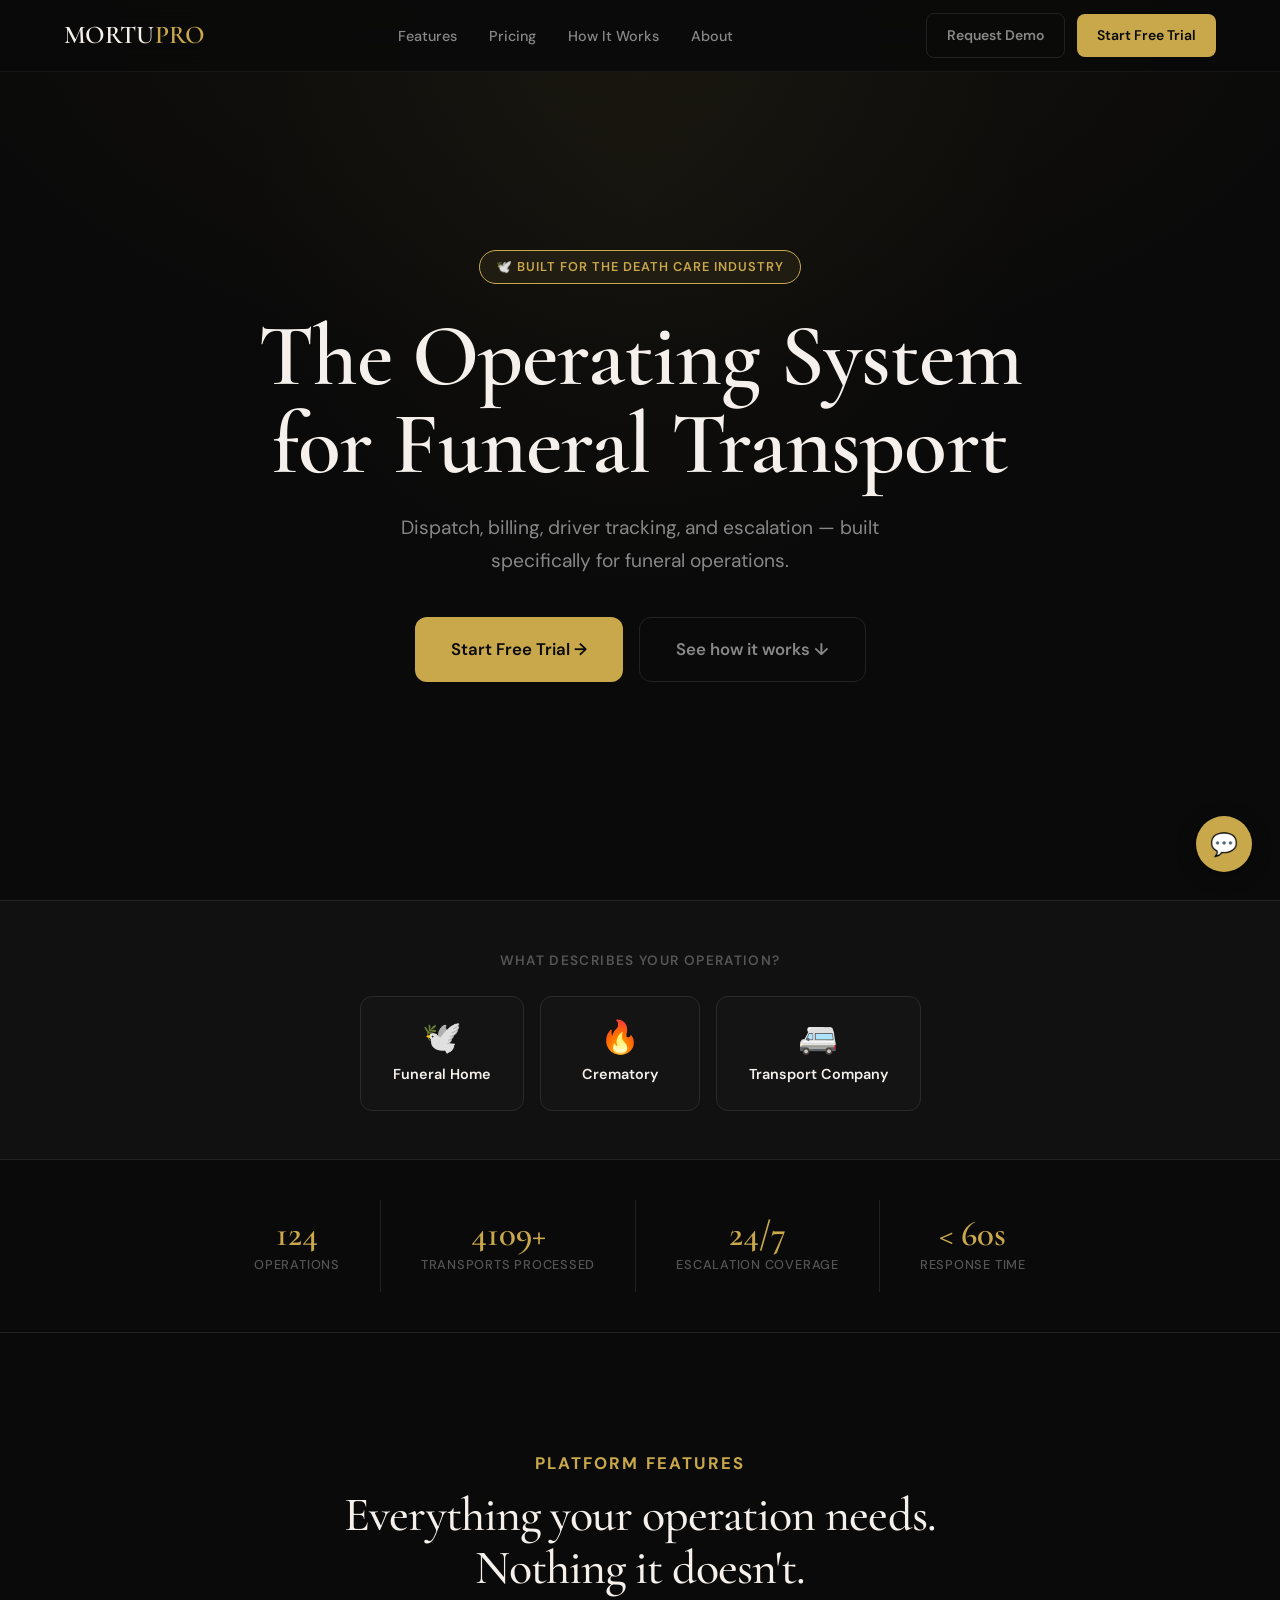
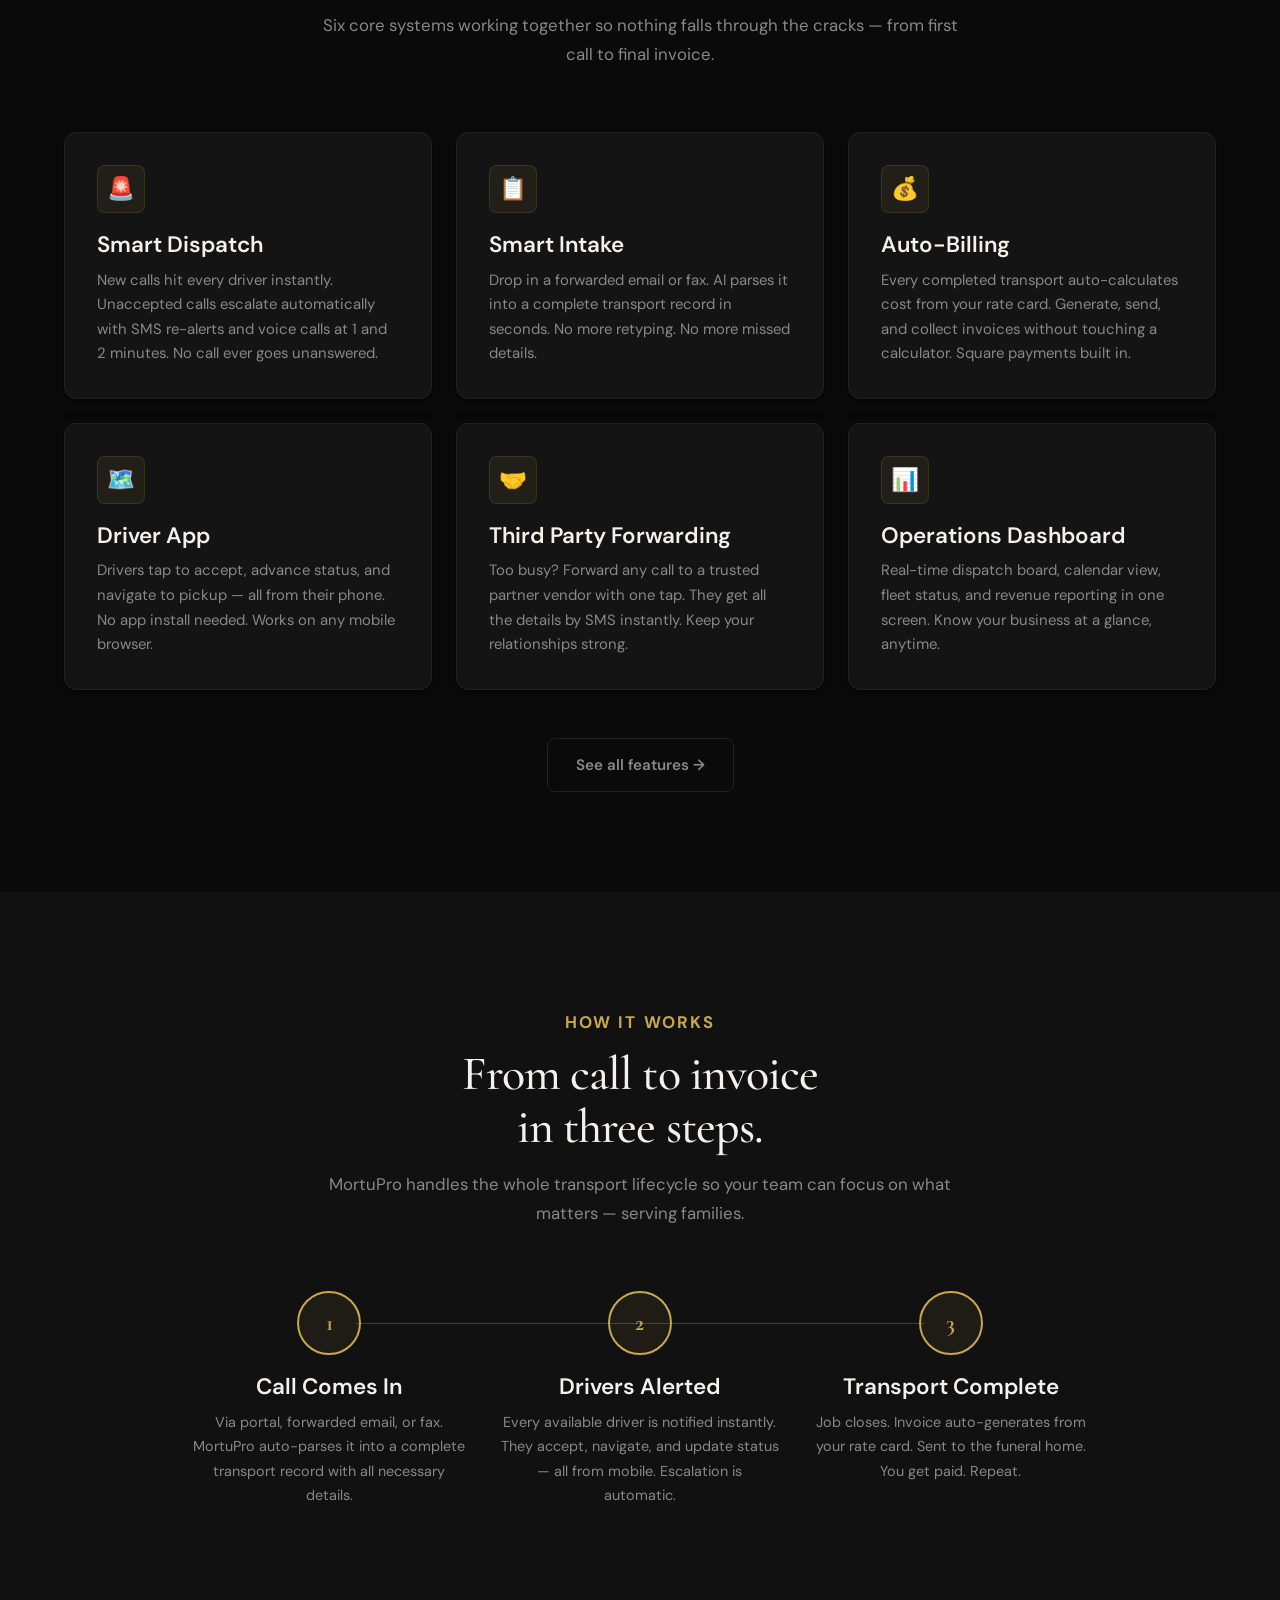
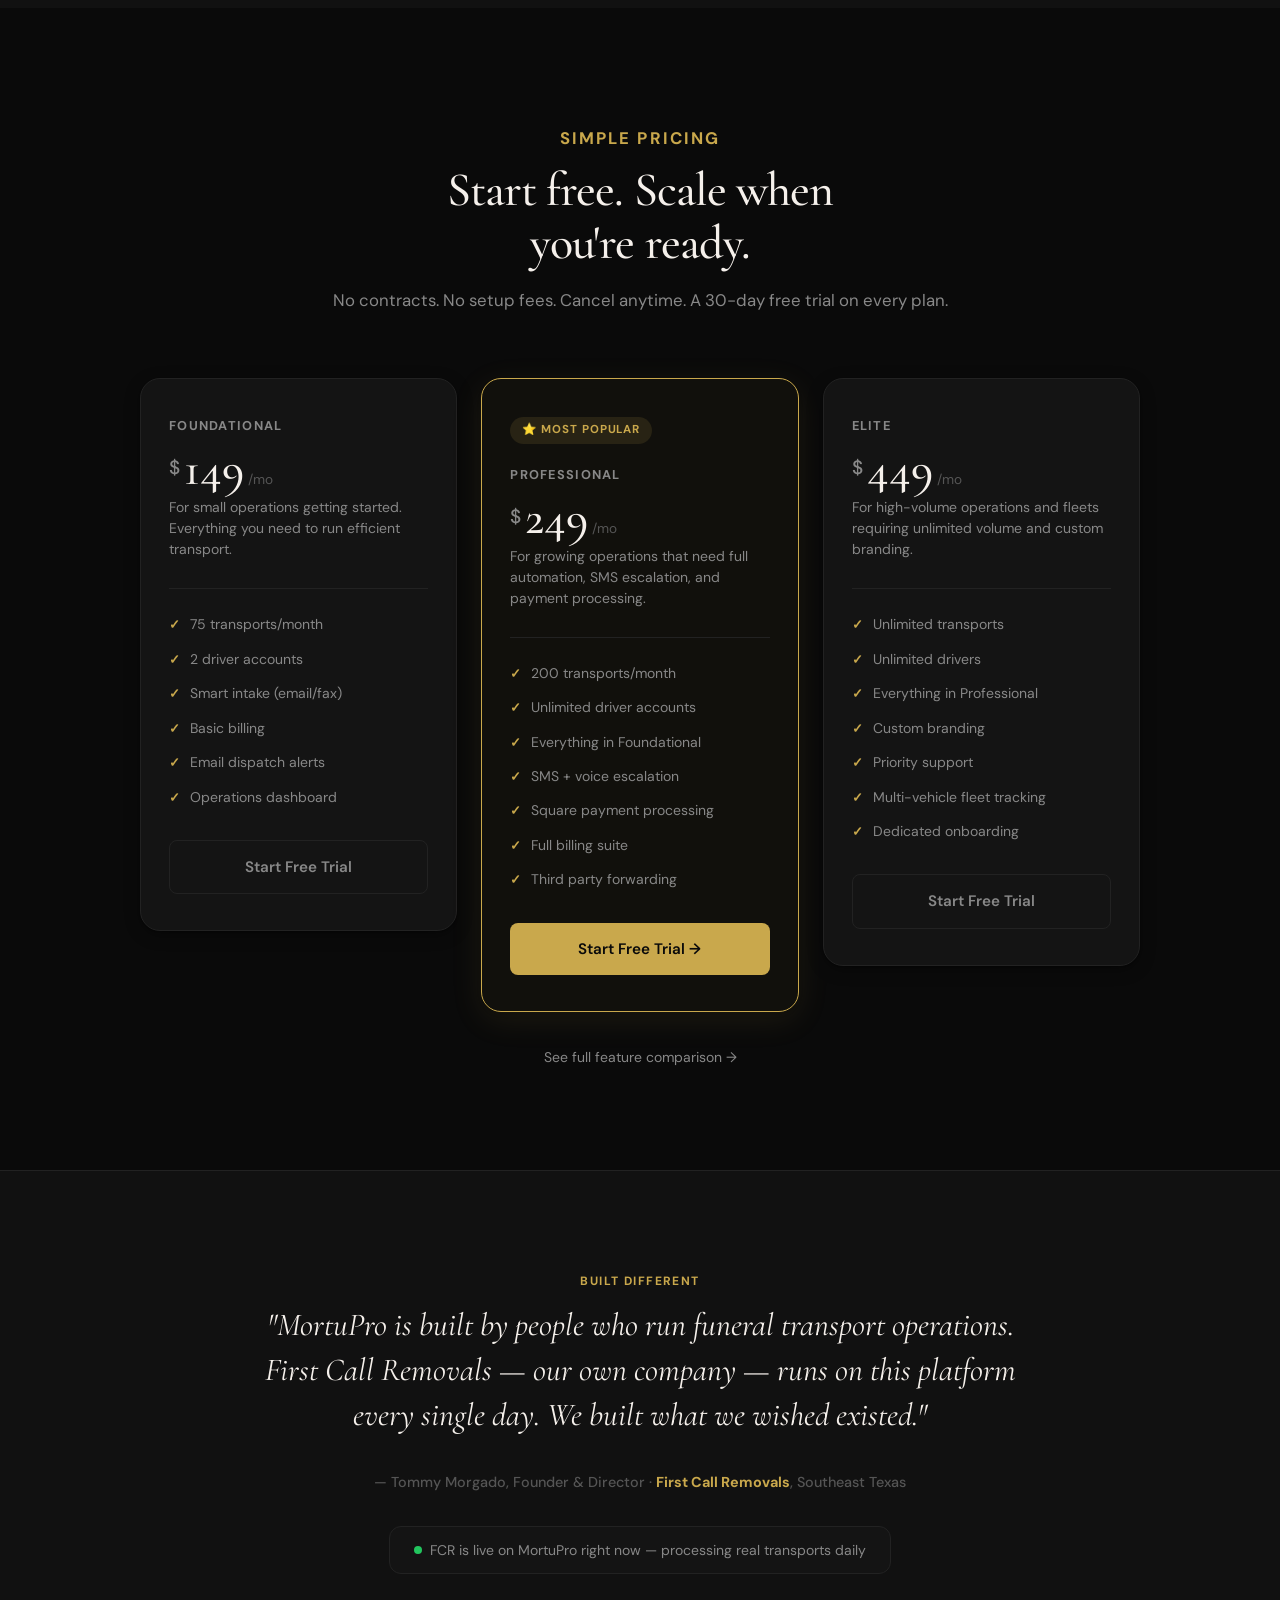
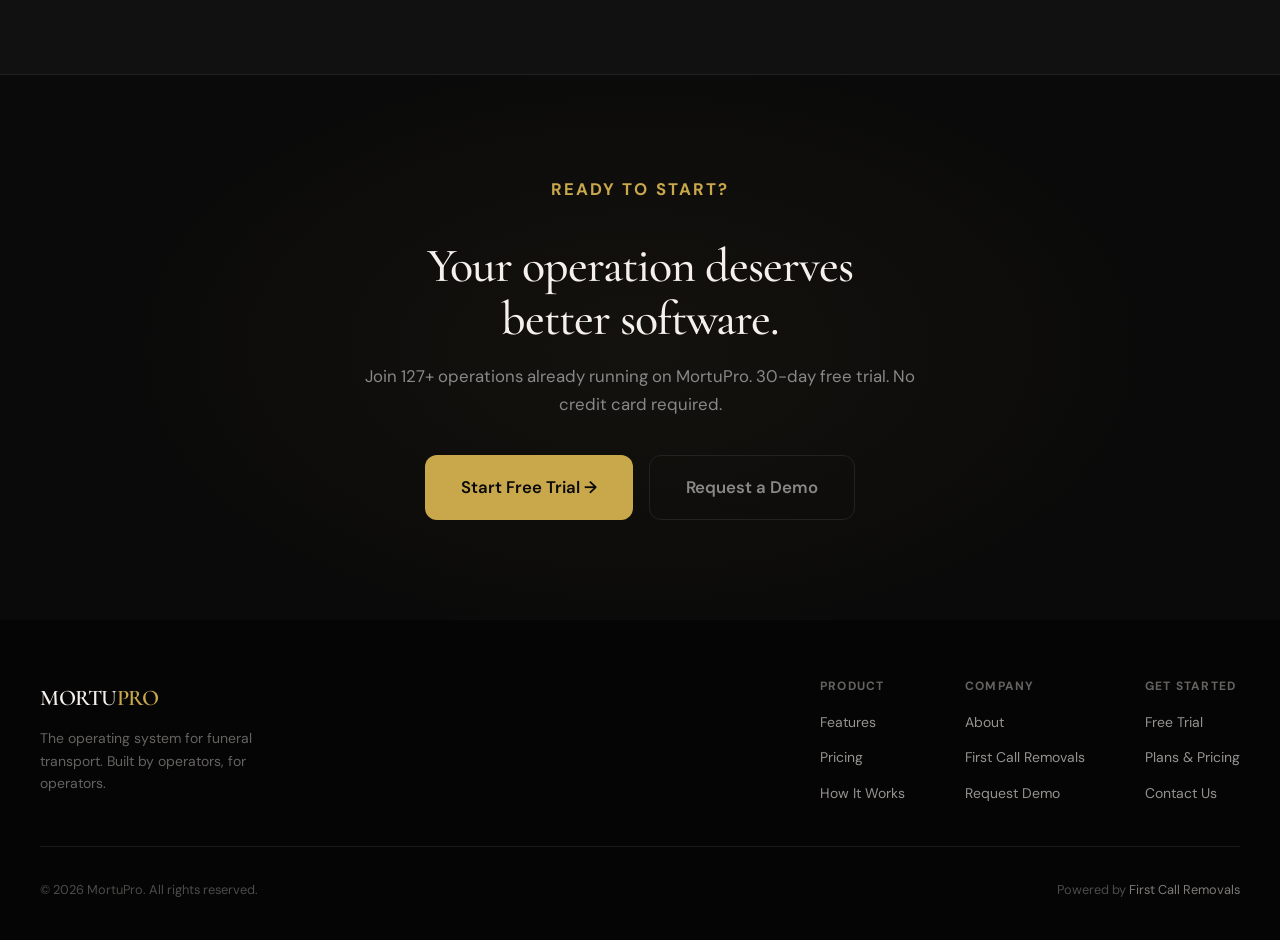
==== index.html @ d4161ab3 "initial: MortuPro dual-theme site — light (mortupro.com) + dark (mortu.pro)" ====
<!DOCTYPE html>
<html lang="en" data-theme="dark">
<head>
  <meta charset="UTF-8">
  <meta name="viewport" content="width=device-width, initial-scale=1.0">
  <title>MortuPro — The Operating System for Funeral Transport</title>
  <meta name="description" content="Dispatch, billing, driver tracking, and escalation — built specifically for funeral homes, crematories, and transport companies. Start your free trial today.">
  <meta property="og:title" content="MortuPro — The Operating System for Funeral Transport">
  <meta property="og:description" content="Built by people who run funeral transport. Smart dispatch, auto-billing, and driver tracking for modern funeral operations.">
  <meta property="og:type" content="website">
  <link rel="icon" type="image/x-icon" href="assets/favicon.ico">
  <link rel="apple-touch-icon" href="assets/apple-touch-icon.png">
  <link rel="stylesheet" href="assets/styles.css">
</head>
<body>

<!-- ── Nav ── -->
<nav class="nav">
  <div class="nav-inner">
    <a href="index.html" class="nav-logo">MORTU<span class="pro">PRO</span></a>
    <ul class="nav-links">
      <li><a href="features.html">Features</a></li>
      <li><a href="pricing.html">Pricing</a></li>
      <li><a href="index.html#how-it-works">How It Works</a></li>
      <li><a href="about.html">About</a></li>
    </ul>
    <div class="nav-cta">
      <a href="#" class="btn btn-ghost btn-sm" data-demo-trigger>Request Demo</a>
      <a href="https://firstcallremovals.com/onboard" class="btn btn-primary btn-sm" target="_blank">Start Free Trial</a>
    </div>
    <button class="nav-hamburger" id="nav-hamburger" aria-label="Menu" aria-expanded="false">
      <span></span><span></span><span></span>
    </button>
  </div>
</nav>

<div class="nav-mobile" id="nav-mobile">
  <a href="features.html">Features</a>
  <a href="pricing.html">Pricing</a>
  <a href="index.html#how-it-works">How It Works</a>
  <a href="about.html">About</a>
  <a href="#" data-demo-trigger>Request Demo</a>
  <a href="https://firstcallremovals.com/onboard" target="_blank" style="color:var(--accent)">Start Free Trial →</a>
</div>

<!-- ── Hero ── -->
<section class="hero">
  <div class="hero-content">
    <span class="hero-eyebrow">🕊️ Built for the Death Care Industry</span>
    <h1>The Operating System<br>for Funeral Transport</h1>
    <p class="hero-sub" id="hero-subline">
      Dispatch, billing, driver tracking, and escalation — built specifically for funeral operations.
    </p>
    <div class="hero-cta">
      <a href="https://firstcallremovals.com/onboard" class="btn btn-primary btn-lg" target="_blank">Start Free Trial →</a>
      <a href="index.html#how-it-works" class="btn btn-ghost btn-lg">See how it works ↓</a>
    </div>
  </div>
</section>

<!-- ── Quiz ── -->
<section class="quiz-section">
  <div class="quiz-inner">
    <p class="quiz-label">What describes your operation?</p>
    <div class="quiz-tiles">
      <div class="quiz-tile" data-type="funeral-home" role="button" tabindex="0" aria-label="Funeral Home">
        <span class="emoji">🕊️</span>
        <span class="label">Funeral Home</span>
      </div>
      <div class="quiz-tile" data-type="crematory" role="button" tabindex="0" aria-label="Crematory">
        <span class="emoji">🔥</span>
        <span class="label">Crematory</span>
      </div>
      <div class="quiz-tile" data-type="transport" role="button" tabindex="0" aria-label="Transport Company">
        <span class="emoji">🚐</span>
        <span class="label">Transport Company</span>
      </div>
    </div>
  </div>
</section>

<!-- ── Stats Bar ── -->
<section class="stats-bar">
  <div class="stats-inner">
    <div class="stat-item fade-up">
      <span class="stat-value" data-count="127">127</span>
      <span class="stat-label">Operations</span>
    </div>
    <div class="stat-item fade-up">
      <span class="stat-value" data-count="4200" data-suffix="+">4,200+</span>
      <span class="stat-label">Transports Processed</span>
    </div>
    <div class="stat-item fade-up">
      <span class="stat-value">24/7</span>
      <span class="stat-label">Escalation Coverage</span>
    </div>
    <div class="stat-item fade-up">
      <span class="stat-value">&lt; 60s</span>
      <span class="stat-label">Response Time</span>
    </div>
  </div>
</section>

<!-- ── Features ── -->
<section class="section" id="features">
  <div class="container">
    <div class="section-header">
      <p class="section-label">Platform Features</p>
      <h2>Everything your operation needs.<br>Nothing it doesn't.</h2>
      <p>Six core systems working together so nothing falls through the cracks — from first call to final invoice.</p>
    </div>
    <div class="features-grid">

      <div class="feature-card fade-up">
        <div class="feature-icon">🚨</div>
        <h3>Smart Dispatch</h3>
        <p>New calls hit every driver instantly. Unaccepted calls escalate automatically with SMS re-alerts and voice calls at 1 and 2 minutes. No call ever goes unanswered.</p>
      </div>

      <div class="feature-card fade-up">
        <div class="feature-icon">📋</div>
        <h3>Smart Intake</h3>
        <p>Drop in a forwarded email or fax. AI parses it into a complete transport record in seconds. No more retyping. No more missed details.</p>
      </div>

      <div class="feature-card fade-up">
        <div class="feature-icon">💰</div>
        <h3>Auto-Billing</h3>
        <p>Every completed transport auto-calculates cost from your rate card. Generate, send, and collect invoices without touching a calculator. Square payments built in.</p>
      </div>

      <div class="feature-card fade-up">
        <div class="feature-icon">🗺️</div>
        <h3>Driver App</h3>
        <p>Drivers tap to accept, advance status, and navigate to pickup — all from their phone. No app install needed. Works on any mobile browser.</p>
      </div>

      <div class="feature-card fade-up">
        <div class="feature-icon">🤝</div>
        <h3>Third Party Forwarding</h3>
        <p>Too busy? Forward any call to a trusted partner vendor with one tap. They get all the details by SMS instantly. Keep your relationships strong.</p>
      </div>

      <div class="feature-card fade-up">
        <div class="feature-icon">📊</div>
        <h3>Operations Dashboard</h3>
        <p>Real-time dispatch board, calendar view, fleet status, and revenue reporting in one screen. Know your business at a glance, anytime.</p>
      </div>

    </div>
    <div style="text-align:center; margin-top:48px">
      <a href="features.html" class="btn btn-ghost">See all features →</a>
    </div>
  </div>
</section>

<!-- ── How It Works ── -->
<section class="section section-alt" id="how-it-works">
  <div class="container">
    <div class="section-header">
      <p class="section-label">How It Works</p>
      <h2>From call to invoice<br>in three steps.</h2>
      <p>MortuPro handles the whole transport lifecycle so your team can focus on what matters — serving families.</p>
    </div>
    <div class="steps-grid">
      <div class="step fade-up">
        <div class="step-num">1</div>
        <h3>Call Comes In</h3>
        <p>Via portal, forwarded email, or fax. MortuPro auto-parses it into a complete transport record with all necessary details.</p>
      </div>
      <div class="step fade-up">
        <div class="step-num">2</div>
        <h3>Drivers Alerted</h3>
        <p>Every available driver is notified instantly. They accept, navigate, and update status — all from mobile. Escalation is automatic.</p>
      </div>
      <div class="step fade-up">
        <div class="step-num">3</div>
        <h3>Transport Complete</h3>
        <p>Job closes. Invoice auto-generates from your rate card. Sent to the funeral home. You get paid. Repeat.</p>
      </div>
    </div>
  </div>
</section>

<!-- ── Pricing Preview ── -->
<section class="section" id="pricing">
  <div class="container">
    <div class="section-header">
      <p class="section-label">Simple Pricing</p>
      <h2>Start free. Scale when<br>you're ready.</h2>
      <p>No contracts. No setup fees. Cancel anytime. A 30-day free trial on every plan.</p>
    </div>
    <div class="pricing-grid">

      <!-- Foundational -->
      <div class="pricing-card fade-up">
        <p class="pricing-tier">Foundational</p>
        <div class="pricing-price">
          <span class="currency">$</span>
          <span class="amount">149</span>
          <span class="period">/mo</span>
        </div>
        <p class="pricing-desc">For small operations getting started. Everything you need to run efficient transport.</p>
        <ul class="pricing-features">
          <li class="pricing-feature"><span class="check">✓</span> 75 transports/month</li>
          <li class="pricing-feature"><span class="check">✓</span> 2 driver accounts</li>
          <li class="pricing-feature"><span class="check">✓</span> Smart intake (email/fax)</li>
          <li class="pricing-feature"><span class="check">✓</span> Basic billing</li>
          <li class="pricing-feature"><span class="check">✓</span> Email dispatch alerts</li>
          <li class="pricing-feature"><span class="check">✓</span> Operations dashboard</li>
        </ul>
        <a href="https://firstcallremovals.com/onboard?plan=foundational" class="btn btn-ghost" target="_blank">Start Free Trial</a>
      </div>

      <!-- Professional -->
      <div class="pricing-card featured fade-up">
        <span class="pricing-badge">⭐ Most Popular</span>
        <p class="pricing-tier">Professional</p>
        <div class="pricing-price">
          <span class="currency">$</span>
          <span class="amount">249</span>
          <span class="period">/mo</span>
        </div>
        <p class="pricing-desc">For growing operations that need full automation, SMS escalation, and payment processing.</p>
        <ul class="pricing-features">
          <li class="pricing-feature"><span class="check">✓</span> 200 transports/month</li>
          <li class="pricing-feature"><span class="check">✓</span> Unlimited driver accounts</li>
          <li class="pricing-feature"><span class="check">✓</span> Everything in Foundational</li>
          <li class="pricing-feature"><span class="check">✓</span> SMS + voice escalation</li>
          <li class="pricing-feature"><span class="check">✓</span> Square payment processing</li>
          <li class="pricing-feature"><span class="check">✓</span> Full billing suite</li>
          <li class="pricing-feature"><span class="check">✓</span> Third party forwarding</li>
        </ul>
        <a href="https://firstcallremovals.com/onboard?plan=professional" class="btn btn-primary" target="_blank">Start Free Trial →</a>
      </div>

      <!-- Elite -->
      <div class="pricing-card fade-up">
        <p class="pricing-tier">Elite</p>
        <div class="pricing-price">
          <span class="currency">$</span>
          <span class="amount">449</span>
          <span class="period">/mo</span>
        </div>
        <p class="pricing-desc">For high-volume operations and fleets requiring unlimited volume and custom branding.</p>
        <ul class="pricing-features">
          <li class="pricing-feature"><span class="check">✓</span> Unlimited transports</li>
          <li class="pricing-feature"><span class="check">✓</span> Unlimited drivers</li>
          <li class="pricing-feature"><span class="check">✓</span> Everything in Professional</li>
          <li class="pricing-feature"><span class="check">✓</span> Custom branding</li>
          <li class="pricing-feature"><span class="check">✓</span> Priority support</li>
          <li class="pricing-feature"><span class="check">✓</span> Multi-vehicle fleet tracking</li>
          <li class="pricing-feature"><span class="check">✓</span> Dedicated onboarding</li>
        </ul>
        <a href="https://firstcallremovals.com/onboard?plan=elite" class="btn btn-ghost" target="_blank">Start Free Trial</a>
      </div>

    </div>
    <div style="text-align:center; margin-top:32px">
      <a href="pricing.html" style="color:var(--text-muted); font-size:0.875rem; font-family:var(--body-font)">See full feature comparison →</a>
    </div>
  </div>
</section>

<!-- ── Trust Section ── -->
<section class="section trust-section">
  <div class="container">
    <div class="trust-inner">
      <p class="section-label">Built Different</p>
      <blockquote class="trust-quote">
        "MortuPro is built by people who run funeral transport operations. First Call Removals — our own company — runs on this platform every single day. We built what we wished existed."
      </blockquote>
      <p class="trust-byline">— Tommy Morgado, Founder &amp; Director · <strong>First Call Removals</strong>, Southeast Texas</p>
      <div class="trust-badge">
        <span class="dot"></span>
        FCR is live on MortuPro right now — processing real transports daily
      </div>
    </div>
  </div>
</section>

<!-- ── Final CTA ── -->
<section class="cta-banner">
  <div class="cta-banner-inner">
    <p class="section-label">Ready to Start?</p>
    <h2>Your operation deserves<br>better software.</h2>
    <p>Join 127+ operations already running on MortuPro. 30-day free trial. No credit card required.</p>
    <div class="hero-cta">
      <a href="https://firstcallremovals.com/onboard" class="btn btn-primary btn-lg" target="_blank">Start Free Trial →</a>
      <a href="#" class="btn btn-ghost btn-lg" data-demo-trigger>Request a Demo</a>
    </div>
  </div>
</section>

<!-- ── Footer ── -->
<footer class="footer">
  <div class="footer-inner">
    <div class="footer-top">
      <div class="footer-brand">
        <a href="index.html" class="nav-logo">MORTU<span class="pro">PRO</span></a>
        <p class="footer-tagline">The operating system for funeral transport. Built by operators, for operators.</p>
      </div>
      <div class="footer-links">
        <div class="footer-col">
          <h4>Product</h4>
          <ul>
            <li><a href="features.html">Features</a></li>
            <li><a href="pricing.html">Pricing</a></li>
            <li><a href="index.html#how-it-works">How It Works</a></li>
          </ul>
        </div>
        <div class="footer-col">
          <h4>Company</h4>
          <ul>
            <li><a href="about.html">About</a></li>
            <li><a href="https://firstcallremovals.com" target="_blank">First Call Removals</a></li>
            <li><a href="#" data-demo-trigger>Request Demo</a></li>
          </ul>
        </div>
        <div class="footer-col">
          <h4>Get Started</h4>
          <ul>
            <li><a href="https://firstcallremovals.com/onboard" target="_blank">Free Trial</a></li>
            <li><a href="pricing.html">Plans &amp; Pricing</a></li>
            <li><a href="about.html#contact">Contact Us</a></li>
          </ul>
        </div>
      </div>
    </div>
    <div class="footer-bottom">
      <p class="footer-copy">© 2026 MortuPro. All rights reserved.</p>
      <p class="footer-powered">Powered by <a href="https://firstcallremovals.com" target="_blank">First Call Removals</a></p>
    </div>
  </div>
</footer>

<!-- ── Chat Bubble ── -->
<button class="chat-bubble-trigger" id="chat-trigger" aria-label="Chat with us">💬</button>
<div class="chat-window" id="chat-window" role="dialog" aria-label="Chat support">
  <div class="chat-header">
    <div class="chat-avatar">🕊️</div>
    <div class="chat-header-info">
      <div class="name">MortuPro Support</div>
      <div class="status">● Online now</div>
    </div>
  </div>
  <div class="chat-messages" id="chat-messages"></div>
  <div class="chat-options" id="chat-options"></div>
</div>

<!-- ── Demo Modal ── -->
<div class="modal-overlay" id="demo-modal">
  <div class="modal">
    <button class="modal-close" id="demo-modal-close" aria-label="Close">✕</button>
    <p class="section-label">Request a Demo</p>
    <h3>See MortuPro in action</h3>
    <p>Tell us about your operation and we'll reach out within a few hours to schedule a personalized walkthrough.</p>
    <form id="demo-form" action="https://formspree.io/f/xlgodrwr" method="POST">
      <div class="form-group">
        <label class="form-label" for="demo-name">Your Name</label>
        <input type="text" id="demo-name" name="name" class="form-control" placeholder="Tommy Morgado" required>
      </div>
      <div class="form-group">
        <label class="form-label" for="demo-email">Email Address</label>
        <input type="email" id="demo-email" name="email" class="form-control" placeholder="tommy@example.com" required>
      </div>
      <div class="form-group">
        <label class="form-label" for="demo-type">Operation Type</label>
        <select id="demo-type" name="operation_type" class="form-control form-select">
          <option value="">Select your operation type</option>
          <option value="funeral-home">Funeral Home</option>
          <option value="crematory">Crematory</option>
          <option value="transport">Transport Company</option>
        </select>
      </div>
      <div class="form-group">
        <label class="form-label" for="demo-company">Company Name</label>
        <input type="text" id="demo-company" name="company" class="form-control" placeholder="First Call Removals" required>
      </div>
      <button type="submit" class="btn btn-primary" style="width:100%;justify-content:center">Request Demo →</button>
    </form>
  </div>
</div>

<script src="assets/app.js"></script>
</body>
</html>
---- assets/styles.css ----
/* ============================================================
   MortuPro — Dual-Theme Stylesheet
   mortupro.com → data-theme="light"
   mortu.pro    → data-theme="dark"
   Zero hardcoded colors. 100% CSS variables.
   ============================================================ */

/* ── Google Fonts ── */
@import url('https://fonts.googleapis.com/css2?family=Cormorant+Garamond:ital,wght@0,300;0,400;0,500;0,600;0,700;1,400;1,600&family=Plus+Jakarta+Sans:wght@400;500;600;700;800&family=Inter:wght@400;500;600;700&family=DM+Sans:ital,opsz,wght@0,9..40,400;0,9..40,500;0,9..40,600;0,9..40,700;1,9..40,400&display=swap');

/* ── Theme Tokens ── */
:root {
  --radius: 12px;
  --radius-sm: 8px;
  --radius-lg: 20px;
  --transition: 0.3s ease;
  --shadow-sm: 0 1px 3px rgba(0,0,0,0.08), 0 1px 2px rgba(0,0,0,0.06);
  --shadow-md: 0 4px 16px rgba(0,0,0,0.1), 0 2px 8px rgba(0,0,0,0.06);
  --shadow-lg: 0 20px 60px rgba(0,0,0,0.15);
  --max-width: 1200px;
  --nav-height: 72px;
}

[data-theme="light"] {
  --bg: #ffffff;
  --bg-alt: #f8f9fa;
  --bg-alt2: #f1f3f5;
  --text: #0a0a0a;
  --text-muted: #6b7280;
  --text-faint: #9ca3af;
  --accent: #2563eb;
  --accent-hover: #1d4ed8;
  --accent-subtle: rgba(37,99,235,0.08);
  --card-bg: #ffffff;
  --card-border: #e5e7eb;
  --nav-bg: rgba(255,255,255,0.92);
  --nav-border: rgba(0,0,0,0.06);
  --headline-font: 'Plus Jakarta Sans', sans-serif;
  --body-font: 'Inter', sans-serif;
  --logo-mortu: #0a0a0a;
  --logo-pro: #2563eb;
  --grain-opacity: 0;
  --hero-overlay: none;
  --stat-border: #e5e7eb;
  --input-bg: #f8f9fa;
  --input-border: #d1d5db;
  --shadow-card: 0 1px 3px rgba(0,0,0,0.06), 0 4px 16px rgba(0,0,0,0.04);
  --shadow-card-hover: 0 8px 32px rgba(37,99,235,0.12), 0 2px 8px rgba(0,0,0,0.06);
  --quiz-tile-bg: #ffffff;
  --quiz-tile-border: #e5e7eb;
  --quiz-tile-active: #2563eb;
  --chat-bg: #ffffff;
  --chat-shadow: 0 8px 40px rgba(0,0,0,0.14);
  --footer-bg: #0a0a0a;
  --footer-text: #f5f0eb;
  --pricing-highlight: rgba(37,99,235,0.05);
  --pricing-highlight-border: #2563eb;
  --badge-bg: #dbeafe;
  --badge-text: #1d4ed8;
}

[data-theme="dark"] {
  --bg: #0a0a0a;
  --bg-alt: #111111;
  --bg-alt2: #161616;
  --text: #f5f0eb;
  --text-muted: #888888;
  --text-faint: #555555;
  --accent: #c9a84c;
  --accent-hover: #b8963d;
  --accent-subtle: rgba(201,168,76,0.08);
  --card-bg: #141414;
  --card-border: #222222;
  --nav-bg: rgba(10,10,10,0.92);
  --nav-border: rgba(255,255,255,0.06);
  --headline-font: 'Cormorant Garamond', serif;
  --body-font: 'DM Sans', sans-serif;
  --logo-mortu: #f5f0eb;
  --logo-pro: #c9a84c;
  --grain-opacity: 0.035;
  --hero-overlay: radial-gradient(ellipse 80% 60% at 50% 0%, rgba(201,168,76,0.06) 0%, transparent 70%);
  --stat-border: #222222;
  --input-bg: #141414;
  --input-border: #333333;
  --shadow-card: 0 1px 3px rgba(0,0,0,0.4), 0 4px 16px rgba(0,0,0,0.3);
  --shadow-card-hover: 0 8px 32px rgba(201,168,76,0.1), 0 2px 8px rgba(0,0,0,0.4);
  --quiz-tile-bg: #141414;
  --quiz-tile-border: #2a2a2a;
  --quiz-tile-active: #c9a84c;
  --chat-bg: #141414;
  --chat-shadow: 0 8px 40px rgba(0,0,0,0.6);
  --footer-bg: #050505;
  --footer-text: #888888;
  --pricing-highlight: rgba(201,168,76,0.04);
  --pricing-highlight-border: #c9a84c;
  --badge-bg: rgba(201,168,76,0.12);
  --badge-text: #c9a84c;
}

/* ── Reset ── */
*, *::before, *::after { box-sizing: border-box; margin: 0; padding: 0; }
html { scroll-behavior: smooth; -webkit-font-smoothing: antialiased; }
body {
  font-family: var(--body-font);
  background: var(--bg);
  color: var(--text);
  line-height: 1.6;
  overflow-x: hidden;
}

/* ── Dark theme grain texture ── */
[data-theme="dark"] body::before {
  content: '';
  position: fixed;
  inset: 0;
  background-image: url("data:image/svg+xml,%3Csvg viewBox='0 0 256 256' xmlns='http://www.w3.org/2000/svg'%3E%3Cfilter id='noise'%3E%3CfeTurbulence type='fractalNoise' baseFrequency='0.9' numOctaves='4' stitchTiles='stitch'/%3E%3C/filter%3E%3Crect width='100%25' height='100%25' filter='url(%23noise)' opacity='1'/%3E%3C/svg%3E");
  opacity: var(--grain-opacity);
  pointer-events: none;
  z-index: 0;
}

/* ── Typography ── */
h1, h2, h3, h4 {
  font-family: var(--headline-font);
  color: var(--text);
  line-height: 1.1;
}
h1 { font-size: clamp(2.4rem, 6vw, 5rem); font-weight: 700; letter-spacing: -0.02em; }
h2 { font-size: clamp(1.8rem, 4vw, 3rem); font-weight: 700; letter-spacing: -0.02em; }
h3 { font-size: clamp(1.1rem, 2vw, 1.4rem); font-weight: 600; }
p { color: var(--text-muted); font-size: 1rem; line-height: 1.7; }

[data-theme="dark"] h1 { font-weight: 600; letter-spacing: -0.01em; }
[data-theme="dark"] h2 { font-weight: 500; }
[data-theme="dark"] h3 { font-family: var(--body-font); font-weight: 600; }

a { color: var(--accent); text-decoration: none; transition: color var(--transition); }
a:hover { color: var(--accent-hover); }
img { max-width: 100%; }
ul { list-style: none; }

/* ── Container ── */
.container {
  max-width: var(--max-width);
  margin: 0 auto;
  padding: 0 24px;
}

/* ── Buttons ── */
.btn {
  display: inline-flex;
  align-items: center;
  gap: 8px;
  padding: 14px 28px;
  border-radius: var(--radius-sm);
  font-family: var(--body-font);
  font-size: 0.95rem;
  font-weight: 600;
  cursor: pointer;
  border: none;
  transition: all var(--transition);
  text-decoration: none;
  white-space: nowrap;
}
.btn-primary {
  background: var(--accent);
  color: #fff;
}
[data-theme="dark"] .btn-primary { color: #0a0a0a; }
.btn-primary:hover {
  background: var(--accent-hover);
  transform: translateY(-1px);
  box-shadow: 0 8px 24px rgba(0,0,0,0.2);
  color: #fff;
}
[data-theme="dark"] .btn-primary:hover { color: #0a0a0a; }
.btn-ghost {
  background: transparent;
  color: var(--text-muted);
  border: 1px solid var(--card-border);
}
.btn-ghost:hover {
  background: var(--bg-alt);
  color: var(--text);
  border-color: var(--text-muted);
}
.btn-lg { padding: 18px 36px; font-size: 1.05rem; border-radius: var(--radius); }
.btn-sm { padding: 10px 20px; font-size: 0.875rem; }

/* ── Nav ── */
.nav {
  position: fixed;
  top: 0;
  left: 0;
  right: 0;
  height: var(--nav-height);
  background: var(--nav-bg);
  border-bottom: 1px solid var(--nav-border);
  backdrop-filter: blur(16px);
  -webkit-backdrop-filter: blur(16px);
  z-index: 1000;
  transition: all var(--transition);
}
.nav-inner {
  max-width: var(--max-width);
  margin: 0 auto;
  padding: 0 24px;
  height: 100%;
  display: flex;
  align-items: center;
  justify-content: space-between;
}
.nav-logo {
  font-family: var(--headline-font);
  font-size: 1.5rem;
  font-weight: 700;
  letter-spacing: -0.02em;
  color: var(--logo-mortu);
  text-decoration: none;
  display: flex;
  align-items: center;
  gap: 2px;
}
[data-theme="dark"] .nav-logo { font-size: 1.6rem; font-weight: 600; }
.nav-logo .pro { color: var(--logo-pro); }
.nav-links {
  display: flex;
  align-items: center;
  gap: 32px;
}
.nav-links a {
  color: var(--text-muted);
  font-size: 0.9rem;
  font-weight: 500;
  transition: color var(--transition);
  font-family: var(--body-font);
}
.nav-links a:hover { color: var(--text); }
.nav-cta { display: flex; align-items: center; gap: 12px; }
.nav-hamburger {
  display: none;
  flex-direction: column;
  gap: 5px;
  cursor: pointer;
  padding: 8px;
  background: none;
  border: none;
}
.nav-hamburger span {
  display: block;
  width: 22px;
  height: 2px;
  background: var(--text);
  border-radius: 2px;
  transition: all var(--transition);
}
.nav-mobile {
  display: none;
  position: fixed;
  top: var(--nav-height);
  left: 0;
  right: 0;
  background: var(--bg);
  border-bottom: 1px solid var(--card-border);
  padding: 20px 24px;
  flex-direction: column;
  gap: 16px;
  z-index: 999;
}
.nav-mobile.open { display: flex; }
.nav-mobile a {
  color: var(--text);
  font-size: 1rem;
  font-weight: 500;
  font-family: var(--body-font);
  padding: 8px 0;
  border-bottom: 1px solid var(--card-border);
}
.nav-mobile a:last-child { border-bottom: none; }

/* ── Hero ── */
.hero {
  min-height: 100vh;
  display: flex;
  flex-direction: column;
  justify-content: center;
  padding-top: var(--nav-height);
  position: relative;
  overflow: hidden;
  background: var(--bg);
}
.hero::before {
  content: '';
  position: absolute;
  inset: 0;
  background: var(--hero-overlay);
  pointer-events: none;
}

/* Light theme: subtle grid */
[data-theme="light"] .hero::after {
  content: '';
  position: absolute;
  inset: 0;
  background-image:
    linear-gradient(rgba(37,99,235,0.04) 1px, transparent 1px),
    linear-gradient(90deg, rgba(37,99,235,0.04) 1px, transparent 1px);
  background-size: 60px 60px;
  pointer-events: none;
  mask-image: linear-gradient(to bottom, transparent 0%, rgba(0,0,0,0.5) 30%, rgba(0,0,0,0.5) 70%, transparent 100%);
}

/* Dark theme: glow orb */
[data-theme="dark"] .hero::after {
  content: '';
  position: absolute;
  top: -200px;
  left: 50%;
  transform: translateX(-50%);
  width: 800px;
  height: 800px;
  background: radial-gradient(circle, rgba(201,168,76,0.04) 0%, transparent 70%);
  pointer-events: none;
}

.hero-content {
  position: relative;
  z-index: 1;
  max-width: var(--max-width);
  margin: 0 auto;
  padding: 80px 24px 60px;
  text-align: center;
}
.hero-eyebrow {
  display: inline-flex;
  align-items: center;
  gap: 8px;
  background: var(--accent-subtle);
  color: var(--accent);
  border: 1px solid;
  border-color: var(--accent);
  border-opacity: 0.2;
  padding: 6px 16px;
  border-radius: 100px;
  font-size: 0.8rem;
  font-weight: 600;
  letter-spacing: 0.08em;
  text-transform: uppercase;
  margin-bottom: 28px;
  font-family: var(--body-font);
}
.hero h1 {
  max-width: 800px;
  margin: 0 auto 24px;
}
[data-theme="dark"] .hero h1 {
  font-size: clamp(3rem, 7vw, 5.5rem);
  line-height: 1.0;
}
.hero-sub {
  font-size: clamp(1rem, 2vw, 1.2rem);
  color: var(--text-muted);
  max-width: 560px;
  margin: 0 auto 40px;
  line-height: 1.7;
  font-family: var(--body-font);
}
.hero-cta {
  display: flex;
  gap: 16px;
  justify-content: center;
  flex-wrap: wrap;
  margin-bottom: 60px;
}

/* ── Quiz ── */
.quiz-section {
  background: var(--bg-alt);
  border-top: 1px solid var(--card-border);
  border-bottom: 1px solid var(--card-border);
  padding: 48px 24px;
}
.quiz-inner {
  max-width: var(--max-width);
  margin: 0 auto;
  text-align: center;
}
.quiz-label {
  font-size: 0.85rem;
  font-weight: 600;
  letter-spacing: 0.1em;
  text-transform: uppercase;
  color: var(--text-faint);
  margin-bottom: 24px;
  font-family: var(--body-font);
}
.quiz-tiles {
  display: flex;
  gap: 16px;
  justify-content: center;
  flex-wrap: wrap;
}
.quiz-tile {
  display: flex;
  flex-direction: column;
  align-items: center;
  gap: 10px;
  padding: 24px 32px;
  background: var(--quiz-tile-bg);
  border: 1.5px solid var(--quiz-tile-border);
  border-radius: var(--radius);
  cursor: pointer;
  transition: all 0.2s ease;
  min-width: 160px;
  user-select: none;
  -webkit-tap-highlight-color: transparent;
}
.quiz-tile:hover {
  border-color: var(--quiz-tile-active);
  background: var(--accent-subtle);
  transform: translateY(-2px);
  box-shadow: var(--shadow-card-hover);
}
.quiz-tile.active {
  border-color: var(--quiz-tile-active);
  background: var(--accent-subtle);
  box-shadow: var(--shadow-card-hover);
}
.quiz-tile .emoji { font-size: 2rem; line-height: 1; }
.quiz-tile .label {
  font-size: 0.9rem;
  font-weight: 600;
  color: var(--text);
  font-family: var(--body-font);
}
.quiz-tile.active .label { color: var(--accent); }

/* ── Stats Bar ── */
.stats-bar {
  padding: 40px 24px;
  border-bottom: 1px solid var(--stat-border);
}
.stats-inner {
  max-width: var(--max-width);
  margin: 0 auto;
  display: flex;
  justify-content: center;
  align-items: center;
  gap: 0;
  flex-wrap: wrap;
}
.stat-item {
  display: flex;
  flex-direction: column;
  align-items: center;
  padding: 16px 40px;
  border-right: 1px solid var(--stat-border);
}
.stat-item:last-child { border-right: none; }
.stat-value {
  font-family: var(--headline-font);
  font-size: clamp(1.6rem, 3vw, 2.2rem);
  font-weight: 700;
  color: var(--accent);
  line-height: 1;
  margin-bottom: 4px;
}
[data-theme="dark"] .stat-value { font-weight: 600; }
.stat-label {
  font-size: 0.8rem;
  color: var(--text-faint);
  font-weight: 500;
  text-transform: uppercase;
  letter-spacing: 0.06em;
  font-family: var(--body-font);
}

/* ── Section ── */
.section {
  padding: 100px 24px;
}
.section-alt { background: var(--bg-alt); }
.section-header {
  text-align: center;
  max-width: 640px;
  margin: 0 auto 64px;
}
.section-header p { font-size: 1.05rem; margin-top: 16px; }
.section-label {
  font-size: 0.75rem;
  font-weight: 700;
  letter-spacing: 0.12em;
  text-transform: uppercase;
  color: var(--accent);
  margin-bottom: 12px;
  font-family: var(--body-font);
}

/* ── Feature Grid ── */
.features-grid {
  max-width: var(--max-width);
  margin: 0 auto;
  display: grid;
  grid-template-columns: repeat(auto-fit, minmax(320px, 1fr));
  gap: 24px;
}
.feature-card {
  background: var(--card-bg);
  border: 1px solid var(--card-border);
  border-radius: var(--radius);
  padding: 32px;
  transition: all var(--transition);
  box-shadow: var(--shadow-card);
}
.feature-card:hover {
  border-color: var(--accent);
  box-shadow: var(--shadow-card-hover);
  transform: translateY(-3px);
}
.feature-icon {
  width: 48px;
  height: 48px;
  border-radius: var(--radius-sm);
  background: var(--accent-subtle);
  display: flex;
  align-items: center;
  justify-content: center;
  font-size: 1.4rem;
  margin-bottom: 20px;
  border: 1px solid;
  border-color: rgba(0,0,0,0.06);
}
[data-theme="dark"] .feature-icon {
  border-color: rgba(201,168,76,0.15);
}
.feature-card h3 { margin-bottom: 10px; color: var(--text); }
.feature-card p { font-size: 0.93rem; line-height: 1.65; }

/* ── How It Works ── */
.steps-grid {
  max-width: 900px;
  margin: 0 auto;
  display: grid;
  grid-template-columns: repeat(3, 1fr);
  gap: 32px;
  position: relative;
}
.steps-grid::before {
  content: '';
  position: absolute;
  top: 32px;
  left: calc(16.66% + 16px);
  right: calc(16.66% + 16px);
  height: 1px;
  background: linear-gradient(to right, var(--accent), var(--accent));
  opacity: 0.3;
}
.step {
  text-align: center;
  position: relative;
  z-index: 1;
}
.step-num {
  width: 64px;
  height: 64px;
  border-radius: 50%;
  background: var(--accent-subtle);
  border: 2px solid var(--accent);
  display: flex;
  align-items: center;
  justify-content: center;
  font-family: var(--headline-font);
  font-size: 1.4rem;
  font-weight: 700;
  color: var(--accent);
  margin: 0 auto 20px;
}
.step h3 { margin-bottom: 10px; }
.step p { font-size: 0.9rem; }

/* ── Pricing ── */
.pricing-grid {
  max-width: 1000px;
  margin: 0 auto;
  display: grid;
  grid-template-columns: repeat(3, 1fr);
  gap: 24px;
  align-items: start;
}
.pricing-card {
  background: var(--card-bg);
  border: 1px solid var(--card-border);
  border-radius: var(--radius-lg);
  padding: 36px 28px;
  position: relative;
  transition: all var(--transition);
  box-shadow: var(--shadow-card);
}
.pricing-card:hover {
  box-shadow: var(--shadow-card-hover);
  transform: translateY(-2px);
}
.pricing-card.featured {
  border-color: var(--pricing-highlight-border);
  background: var(--pricing-highlight);
  transform: scale(1.03);
  box-shadow: var(--shadow-card-hover);
}
.pricing-card.featured:hover { transform: scale(1.03) translateY(-2px); }
.pricing-badge {
  display: inline-flex;
  align-items: center;
  gap: 4px;
  background: var(--badge-bg);
  color: var(--badge-text);
  font-size: 0.72rem;
  font-weight: 700;
  letter-spacing: 0.08em;
  text-transform: uppercase;
  padding: 4px 12px;
  border-radius: 100px;
  margin-bottom: 20px;
  font-family: var(--body-font);
}
.pricing-tier {
  font-size: 0.8rem;
  font-weight: 700;
  letter-spacing: 0.1em;
  text-transform: uppercase;
  color: var(--text-muted);
  margin-bottom: 8px;
  font-family: var(--body-font);
}
.pricing-price {
  display: flex;
  align-items: baseline;
  gap: 4px;
  margin-bottom: 4px;
}
.pricing-price .amount {
  font-family: var(--headline-font);
  font-size: 3rem;
  font-weight: 700;
  color: var(--text);
  line-height: 1;
}
[data-theme="dark"] .pricing-price .amount { font-weight: 500; }
.pricing-price .currency {
  font-size: 1.2rem;
  color: var(--text-muted);
  font-weight: 500;
  align-self: flex-start;
  padding-top: 8px;
  font-family: var(--body-font);
}
.pricing-price .period {
  font-size: 0.85rem;
  color: var(--text-faint);
  font-family: var(--body-font);
}
.pricing-desc {
  font-size: 0.875rem;
  color: var(--text-muted);
  margin-bottom: 28px;
  line-height: 1.5;
  font-family: var(--body-font);
}
.pricing-features {
  border-top: 1px solid var(--card-border);
  padding-top: 24px;
  display: flex;
  flex-direction: column;
  gap: 12px;
  margin-bottom: 32px;
}
.pricing-feature {
  display: flex;
  align-items: flex-start;
  gap: 10px;
  font-size: 0.875rem;
  color: var(--text-muted);
  font-family: var(--body-font);
}
.pricing-feature .check {
  color: var(--accent);
  font-size: 0.8rem;
  flex-shrink: 0;
  margin-top: 2px;
  font-weight: 700;
}
.pricing-card .btn { width: 100%; justify-content: center; }

/* ── Trust Section ── */
.trust-section {
  background: var(--bg-alt);
  border-top: 1px solid var(--card-border);
  border-bottom: 1px solid var(--card-border);
}
.trust-inner {
  max-width: 800px;
  margin: 0 auto;
  text-align: center;
}
.trust-quote {
  font-family: var(--headline-font);
  font-size: clamp(1.3rem, 3vw, 2rem);
  color: var(--text);
  line-height: 1.4;
  margin-bottom: 32px;
}
[data-theme="dark"] .trust-quote { font-style: italic; font-weight: 400; }
.trust-byline {
  font-size: 0.9rem;
  color: var(--text-faint);
  font-family: var(--body-font);
  font-weight: 500;
}
.trust-byline strong { color: var(--accent); }
.trust-badge {
  display: inline-flex;
  align-items: center;
  gap: 8px;
  margin-top: 32px;
  padding: 12px 24px;
  background: var(--card-bg);
  border: 1px solid var(--card-border);
  border-radius: var(--radius);
  font-size: 0.875rem;
  color: var(--text-muted);
  font-family: var(--body-font);
}
.trust-badge .dot {
  width: 8px;
  height: 8px;
  border-radius: 50%;
  background: #22c55e;
  animation: pulse 2s infinite;
}
@keyframes pulse {
  0%, 100% { opacity: 1; transform: scale(1); }
  50% { opacity: 0.6; transform: scale(0.8); }
}

/* ── CTA Banner ── */
.cta-banner {
  padding: 100px 24px;
  text-align: center;
  background: var(--bg);
  position: relative;
  overflow: hidden;
}
[data-theme="dark"] .cta-banner::before {
  content: '';
  position: absolute;
  inset: 0;
  background: radial-gradient(ellipse 60% 80% at 50% 50%, rgba(201,168,76,0.05) 0%, transparent 70%);
  pointer-events: none;
}
.cta-banner-inner { position: relative; z-index: 1; max-width: 600px; margin: 0 auto; }
.cta-banner h2 { margin-bottom: 16px; }
.cta-banner p { font-size: 1.05rem; margin-bottom: 36px; }
.cta-banner .hero-cta { margin-bottom: 0; }

/* ── Footer ── */
.footer {
  background: var(--footer-bg);
  padding: 60px 24px 40px;
}
.footer-inner {
  max-width: var(--max-width);
  margin: 0 auto;
}
.footer-top {
  display: flex;
  justify-content: space-between;
  align-items: flex-start;
  gap: 40px;
  padding-bottom: 40px;
  border-bottom: 1px solid rgba(255,255,255,0.08);
  flex-wrap: wrap;
}
.footer-brand .nav-logo {
  color: #f5f0eb;
  font-size: 1.4rem;
  display: inline-block;
  margin-bottom: 12px;
}
.footer-brand .nav-logo .pro { color: #c9a84c; }
.footer-tagline {
  font-size: 0.875rem;
  color: rgba(245,240,235,0.4);
  max-width: 260px;
  line-height: 1.6;
  font-family: var(--body-font);
}
.footer-links {
  display: flex;
  gap: 60px;
  flex-wrap: wrap;
}
.footer-col h4 {
  font-family: var(--body-font);
  font-size: 0.75rem;
  font-weight: 700;
  letter-spacing: 0.1em;
  text-transform: uppercase;
  color: rgba(245,240,235,0.4);
  margin-bottom: 16px;
}
.footer-col ul { display: flex; flex-direction: column; gap: 10px; }
.footer-col a {
  color: rgba(245,240,235,0.6);
  font-size: 0.875rem;
  font-family: var(--body-font);
  transition: color var(--transition);
}
.footer-col a:hover { color: #f5f0eb; }
.footer-bottom {
  display: flex;
  justify-content: space-between;
  align-items: center;
  padding-top: 32px;
  flex-wrap: wrap;
  gap: 12px;
}
.footer-copy {
  font-size: 0.8rem;
  color: rgba(245,240,235,0.3);
  font-family: var(--body-font);
}
.footer-powered {
  font-size: 0.8rem;
  color: rgba(245,240,235,0.3);
  font-family: var(--body-font);
}
.footer-powered a { color: rgba(245,240,235,0.5); }
.footer-powered a:hover { color: rgba(245,240,235,0.8); }

/* ── Chat Bubble ── */
.chat-bubble-trigger {
  position: fixed;
  bottom: 28px;
  right: 28px;
  width: 56px;
  height: 56px;
  border-radius: 50%;
  background: var(--accent);
  border: none;
  cursor: pointer;
  display: flex;
  align-items: center;
  justify-content: center;
  font-size: 1.4rem;
  z-index: 900;
  box-shadow: 0 4px 20px rgba(0,0,0,0.3);
  transition: all var(--transition);
  opacity: 0;
  transform: translateY(20px) scale(0.8);
}
.chat-bubble-trigger.visible {
  opacity: 1;
  transform: translateY(0) scale(1);
}
.chat-bubble-trigger:hover {
  transform: translateY(-2px) scale(1.05);
  box-shadow: 0 8px 32px rgba(0,0,0,0.4);
}
.chat-bubble-trigger.open { font-size: 1.1rem; }
.chat-window {
  position: fixed;
  bottom: 96px;
  right: 28px;
  width: 340px;
  max-height: 500px;
  background: var(--chat-bg);
  border: 1px solid var(--card-border);
  border-radius: var(--radius-lg);
  box-shadow: var(--chat-shadow);
  z-index: 900;
  display: flex;
  flex-direction: column;
  opacity: 0;
  transform: translateY(20px) scale(0.95);
  pointer-events: none;
  transition: all 0.25s cubic-bezier(0.34, 1.56, 0.64, 1);
}
.chat-window.open {
  opacity: 1;
  transform: translateY(0) scale(1);
  pointer-events: all;
}
.chat-header {
  padding: 16px 20px;
  border-bottom: 1px solid var(--card-border);
  display: flex;
  align-items: center;
  gap: 10px;
}
.chat-avatar {
  width: 36px;
  height: 36px;
  border-radius: 50%;
  background: var(--accent-subtle);
  border: 1px solid var(--accent);
  display: flex;
  align-items: center;
  justify-content: center;
  font-size: 1rem;
}
.chat-header-info .name {
  font-size: 0.875rem;
  font-weight: 600;
  color: var(--text);
  font-family: var(--body-font);
}
.chat-header-info .status {
  font-size: 0.72rem;
  color: #22c55e;
  font-family: var(--body-font);
}
.chat-messages {
  flex: 1;
  overflow-y: auto;
  padding: 16px;
  display: flex;
  flex-direction: column;
  gap: 10px;
  scroll-behavior: smooth;
}
.chat-msg {
  font-size: 0.875rem;
  line-height: 1.5;
  animation: msgIn 0.2s ease;
  font-family: var(--body-font);
}
@keyframes msgIn {
  from { opacity: 0; transform: translateY(8px); }
  to { opacity: 1; transform: translateY(0); }
}
.chat-msg.bot {
  background: var(--bg-alt);
  border: 1px solid var(--card-border);
  border-radius: 12px 12px 12px 4px;
  padding: 10px 14px;
  max-width: 90%;
  color: var(--text);
  align-self: flex-start;
}
.chat-options {
  display: flex;
  flex-direction: column;
  gap: 8px;
  padding: 0 16px 16px;
}
.chat-option {
  background: var(--bg-alt);
  border: 1px solid var(--card-border);
  border-radius: var(--radius-sm);
  padding: 10px 14px;
  font-size: 0.85rem;
  color: var(--text);
  cursor: pointer;
  text-align: left;
  transition: all 0.15s ease;
  font-family: var(--body-font);
  font-weight: 500;
}
.chat-option:hover {
  border-color: var(--accent);
  color: var(--accent);
  background: var(--accent-subtle);
}
.chat-demo-form {
  padding: 12px 16px 16px;
  display: flex;
  flex-direction: column;
  gap: 8px;
}
.chat-input {
  background: var(--input-bg);
  border: 1px solid var(--input-border);
  border-radius: var(--radius-sm);
  padding: 10px 14px;
  font-size: 0.85rem;
  color: var(--text);
  font-family: var(--body-font);
  width: 100%;
  outline: none;
  transition: border-color var(--transition);
}
.chat-input:focus { border-color: var(--accent); }
.chat-input::placeholder { color: var(--text-faint); }
.chat-submit {
  background: var(--accent);
  color: #fff;
  border: none;
  border-radius: var(--radius-sm);
  padding: 11px 16px;
  font-size: 0.875rem;
  font-weight: 600;
  cursor: pointer;
  font-family: var(--body-font);
  transition: background var(--transition);
}
[data-theme="dark"] .chat-submit { color: #0a0a0a; }
.chat-submit:hover { background: var(--accent-hover); }

/* ── Scroll Animation ── */
.fade-up {
  opacity: 0;
  transform: translateY(32px);
  transition: opacity 0.6s ease, transform 0.6s ease;
}
.fade-up.visible {
  opacity: 1;
  transform: translateY(0);
}
[data-theme="dark"] .fade-up {
  transition: opacity 0.8s ease, transform 0.8s ease;
}
.fade-up:nth-child(2) { transition-delay: 0.1s; }
.fade-up:nth-child(3) { transition-delay: 0.2s; }
.fade-up:nth-child(4) { transition-delay: 0.3s; }
.fade-up:nth-child(5) { transition-delay: 0.4s; }
.fade-up:nth-child(6) { transition-delay: 0.5s; }

/* ── Page Header (inner pages) ── */
.page-hero {
  padding: 140px 24px 80px;
  text-align: center;
  background: var(--bg);
  border-bottom: 1px solid var(--card-border);
  position: relative;
  overflow: hidden;
}
[data-theme="dark"] .page-hero::after {
  content: '';
  position: absolute;
  top: -100px;
  left: 50%;
  transform: translateX(-50%);
  width: 600px;
  height: 400px;
  background: radial-gradient(circle, rgba(201,168,76,0.05) 0%, transparent 70%);
  pointer-events: none;
}
.page-hero-inner { position: relative; z-index: 1; max-width: 640px; margin: 0 auto; }
.page-hero h1 { font-size: clamp(2rem, 5vw, 3.5rem); margin-bottom: 16px; }
.page-hero p { font-size: 1.05rem; }

/* ── About page ── */
.about-grid {
  max-width: var(--max-width);
  margin: 0 auto;
  display: grid;
  grid-template-columns: 1fr 1fr;
  gap: 80px;
  align-items: center;
}
.about-text h2 { margin-bottom: 20px; }
.about-text p { margin-bottom: 16px; }
.about-text p:last-child { margin-bottom: 0; }
.about-visual {
  background: var(--card-bg);
  border: 1px solid var(--card-border);
  border-radius: var(--radius-lg);
  padding: 40px;
  text-align: center;
}
.about-stat { margin-bottom: 32px; }
.about-stat .num {
  font-family: var(--headline-font);
  font-size: 3.5rem;
  font-weight: 700;
  color: var(--accent);
  display: block;
}
[data-theme="dark"] .about-stat .num { font-weight: 500; }
.about-stat .desc {
  font-size: 0.875rem;
  color: var(--text-muted);
  font-family: var(--body-font);
}

/* ── 404 ── */
.not-found {
  min-height: 100vh;
  display: flex;
  align-items: center;
  justify-content: center;
  text-align: center;
  padding: 40px 24px;
}
.not-found-code {
  font-family: var(--headline-font);
  font-size: clamp(6rem, 20vw, 14rem);
  font-weight: 700;
  color: var(--accent);
  line-height: 0.85;
  margin-bottom: 24px;
  opacity: 0.15;
}
.not-found-inner h1 { font-size: clamp(1.8rem, 4vw, 3rem); margin-bottom: 16px; }
.not-found-inner p { max-width: 400px; margin: 0 auto 36px; }

/* ── Form ── */
.form-group { margin-bottom: 20px; }
.form-label {
  display: block;
  font-size: 0.85rem;
  font-weight: 600;
  color: var(--text);
  margin-bottom: 8px;
  font-family: var(--body-font);
}
.form-control {
  width: 100%;
  background: var(--input-bg);
  border: 1px solid var(--input-border);
  border-radius: var(--radius-sm);
  padding: 12px 16px;
  font-size: 0.95rem;
  color: var(--text);
  font-family: var(--body-font);
  outline: none;
  transition: border-color var(--transition);
}
.form-control:focus { border-color: var(--accent); }
.form-control::placeholder { color: var(--text-faint); }
.form-select { appearance: none; cursor: pointer; }

/* ── Demo Modal ── */
.modal-overlay {
  position: fixed;
  inset: 0;
  background: rgba(0,0,0,0.7);
  backdrop-filter: blur(4px);
  z-index: 2000;
  display: flex;
  align-items: center;
  justify-content: center;
  padding: 24px;
  opacity: 0;
  pointer-events: none;
  transition: opacity var(--transition);
}
.modal-overlay.open { opacity: 1; pointer-events: all; }
.modal {
  background: var(--bg);
  border: 1px solid var(--card-border);
  border-radius: var(--radius-lg);
  padding: 40px;
  max-width: 480px;
  width: 100%;
  position: relative;
  transform: scale(0.95) translateY(20px);
  transition: transform var(--transition);
}
.modal-overlay.open .modal { transform: scale(1) translateY(0); }
.modal-close {
  position: absolute;
  top: 16px;
  right: 16px;
  background: none;
  border: none;
  font-size: 1.2rem;
  color: var(--text-muted);
  cursor: pointer;
  padding: 8px;
  border-radius: var(--radius-sm);
  transition: all var(--transition);
}
.modal-close:hover { background: var(--bg-alt); color: var(--text); }
.modal h3 { margin-bottom: 8px; }
.modal > p { font-size: 0.9rem; margin-bottom: 24px; }

/* ── Responsive ── */
@media (max-width: 768px) {
  .nav-links, .nav-cta { display: none; }
  .nav-hamburger { display: flex; }

  h1 { font-size: clamp(2rem, 8vw, 3rem); }
  h2 { font-size: clamp(1.6rem, 6vw, 2.4rem); }
  [data-theme="dark"] .hero h1 { font-size: clamp(2.4rem, 9vw, 4rem); }

  .hero-cta { flex-direction: column; align-items: center; }
  .stats-inner { flex-direction: column; gap: 0; }
  .stat-item { border-right: none; border-bottom: 1px solid var(--stat-border); width: 100%; padding: 20px 0; }
  .stat-item:last-child { border-bottom: none; }
  .features-grid { grid-template-columns: 1fr; }
  .steps-grid { grid-template-columns: 1fr; gap: 32px; }
  .steps-grid::before { display: none; }
  .pricing-grid { grid-template-columns: 1fr; }
  .pricing-card.featured { transform: none; }
  .about-grid { grid-template-columns: 1fr; gap: 40px; }
  .footer-top { flex-direction: column; }
  .footer-links { gap: 40px; }
  .chat-window { width: calc(100vw - 56px); right: 16px; bottom: 88px; }
  .chat-bubble-trigger { bottom: 20px; right: 16px; }
  .quiz-tiles { gap: 12px; }
  .quiz-tile { min-width: 120px; padding: 18px 20px; }
}

@media (max-width: 480px) {
  .quiz-tiles { flex-direction: column; align-items: center; }
  .quiz-tile { width: 100%; max-width: 280px; flex-direction: row; justify-content: center; }
}
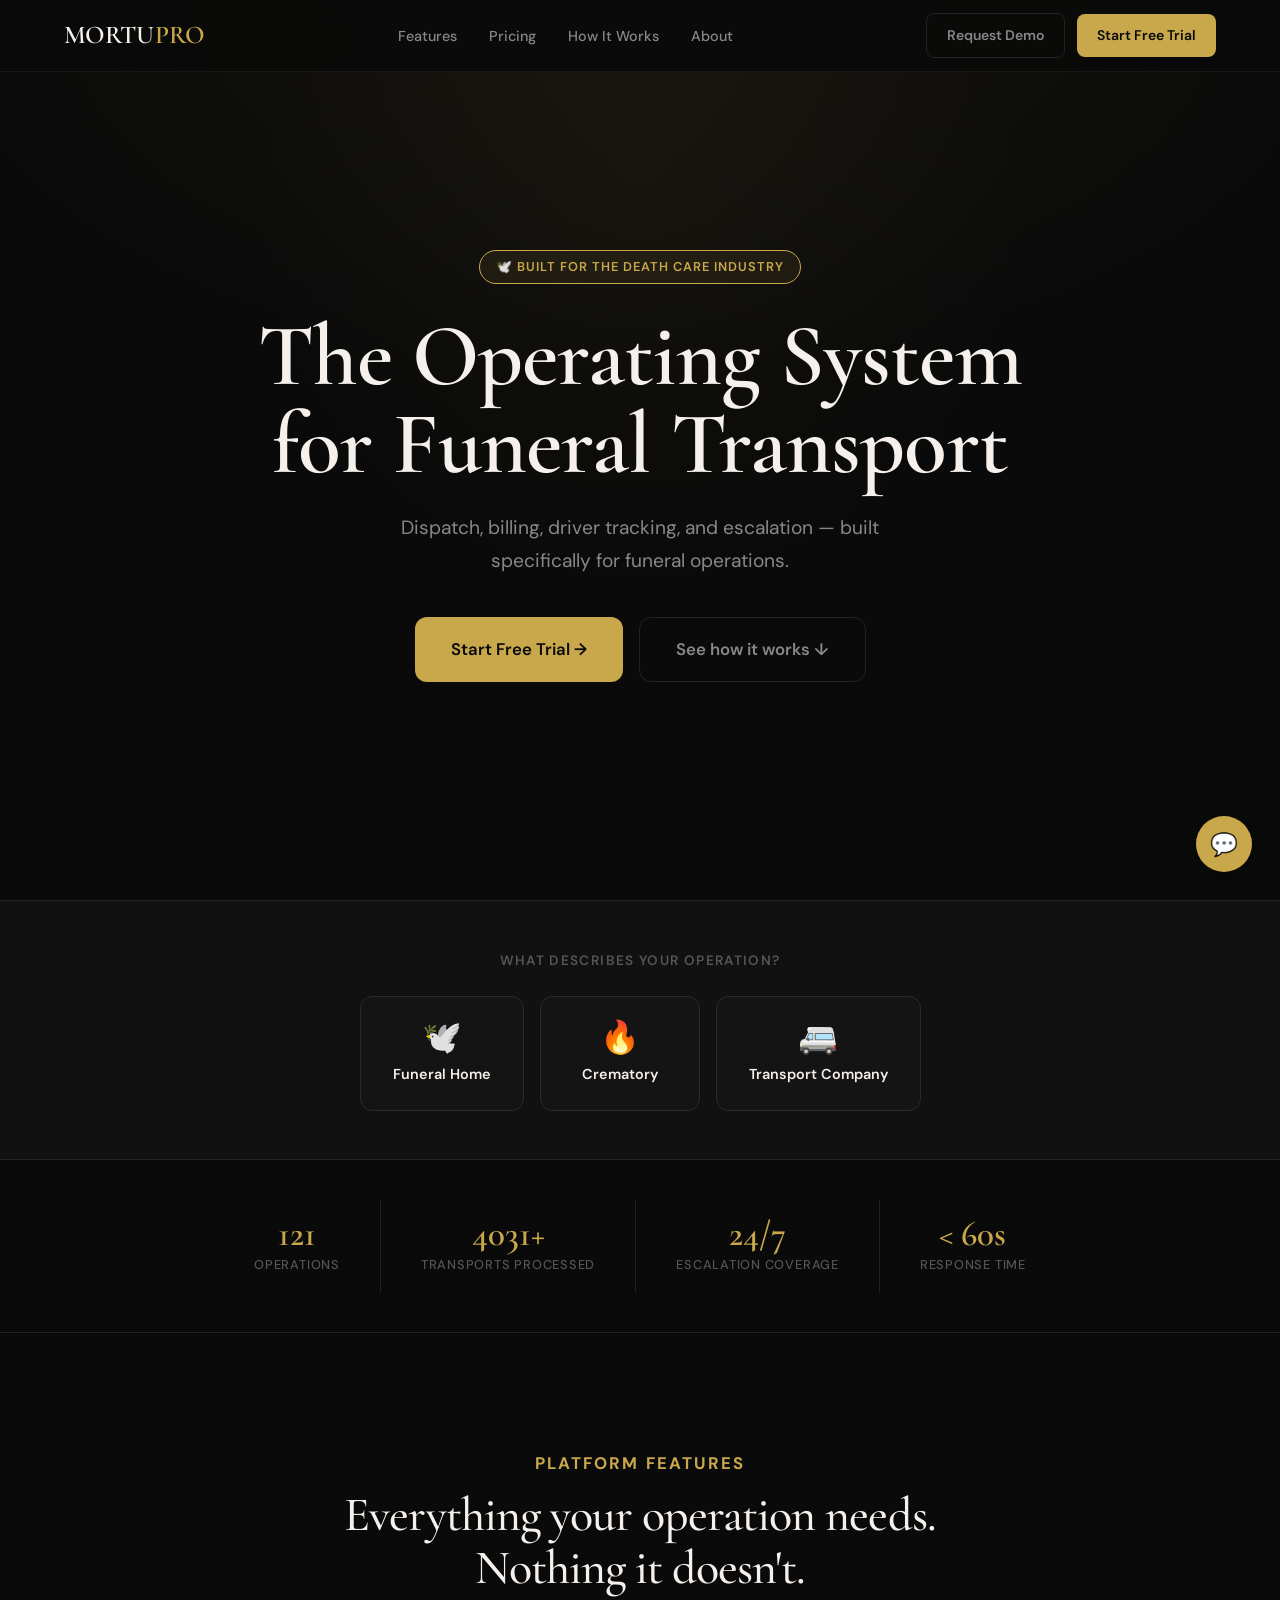
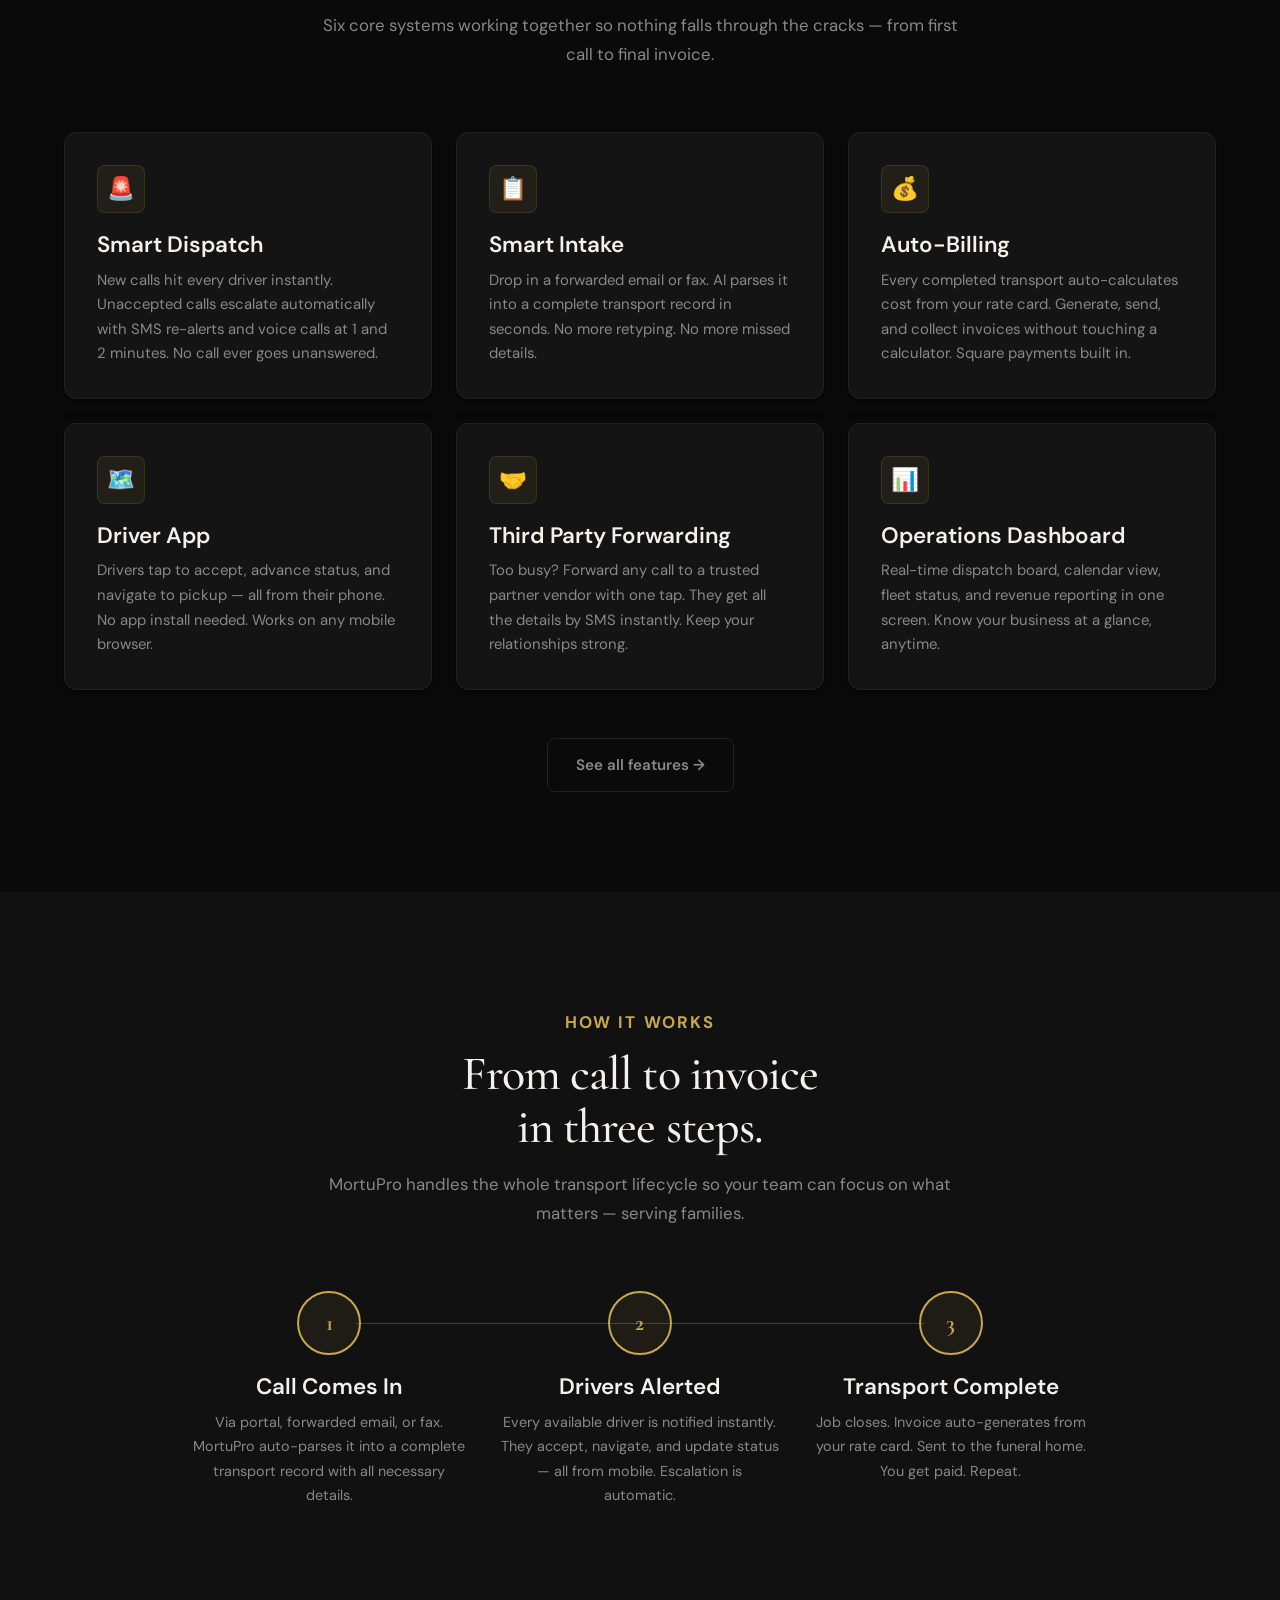
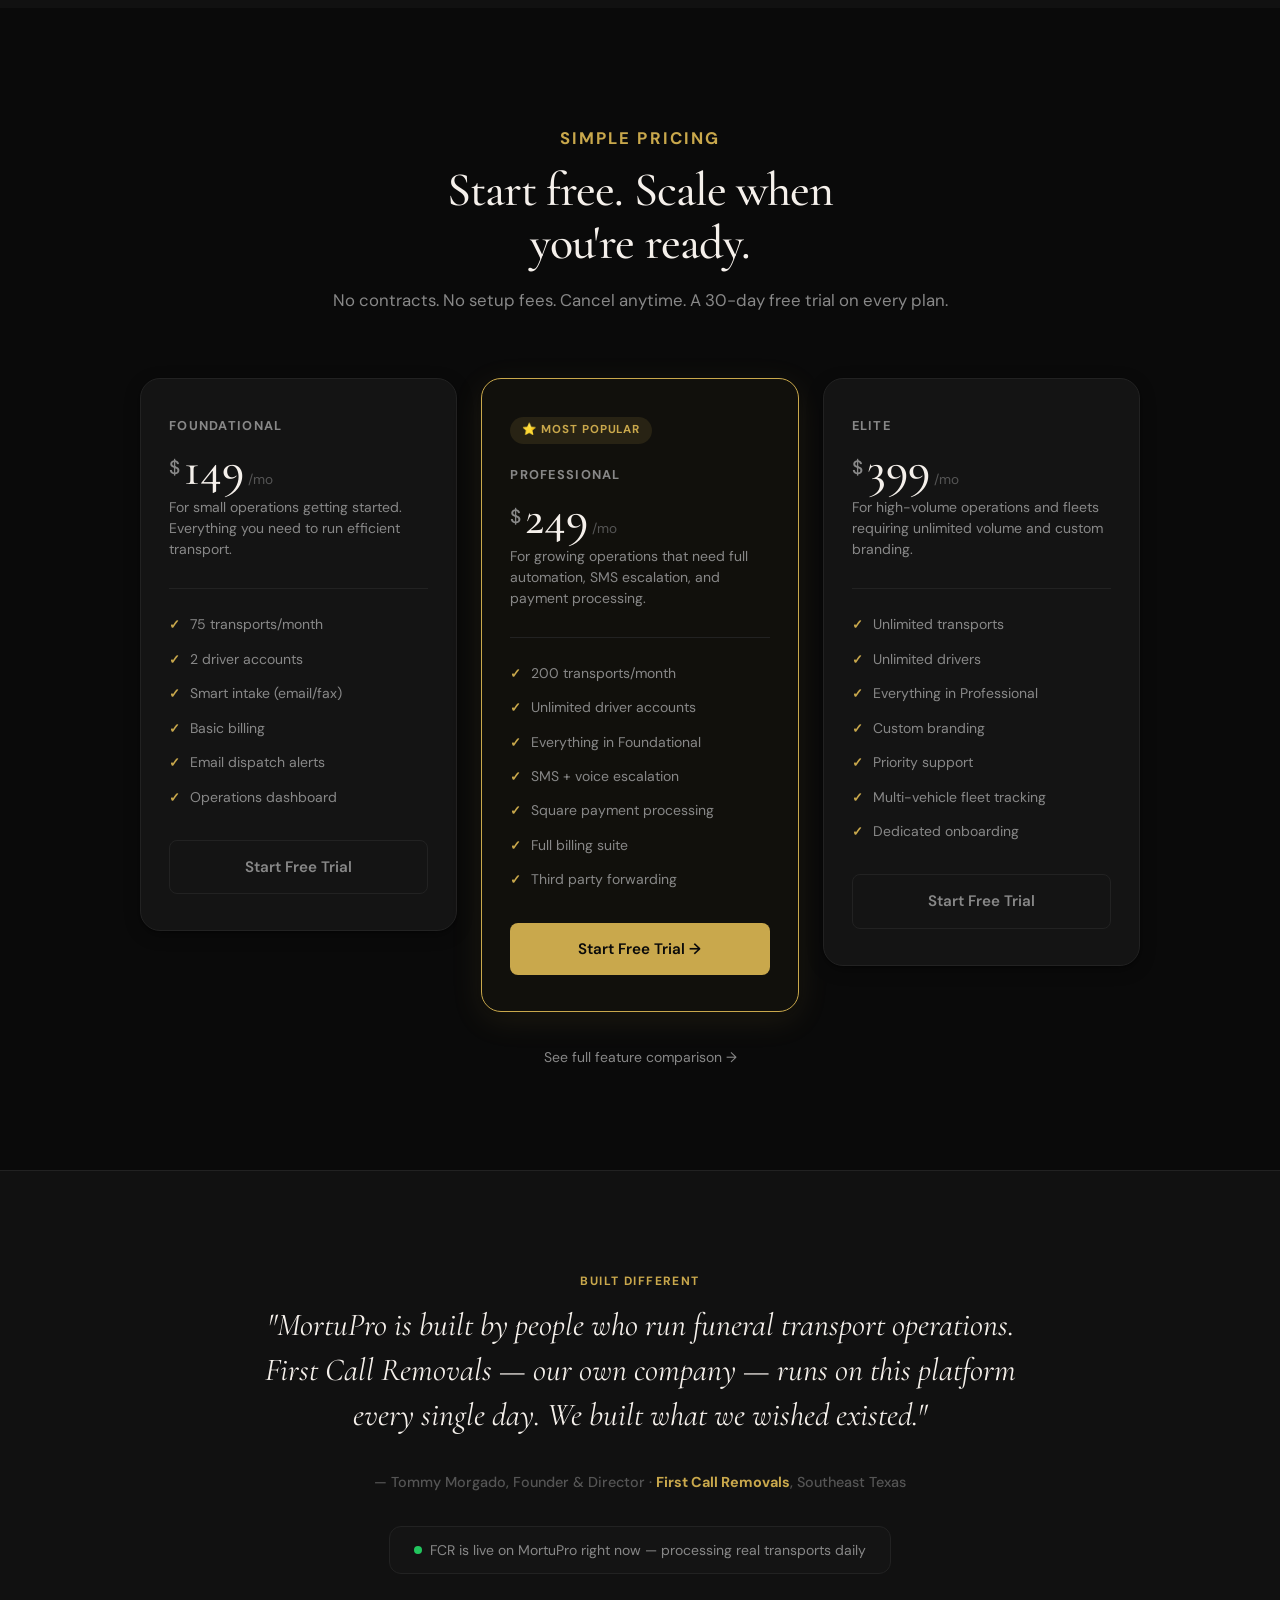
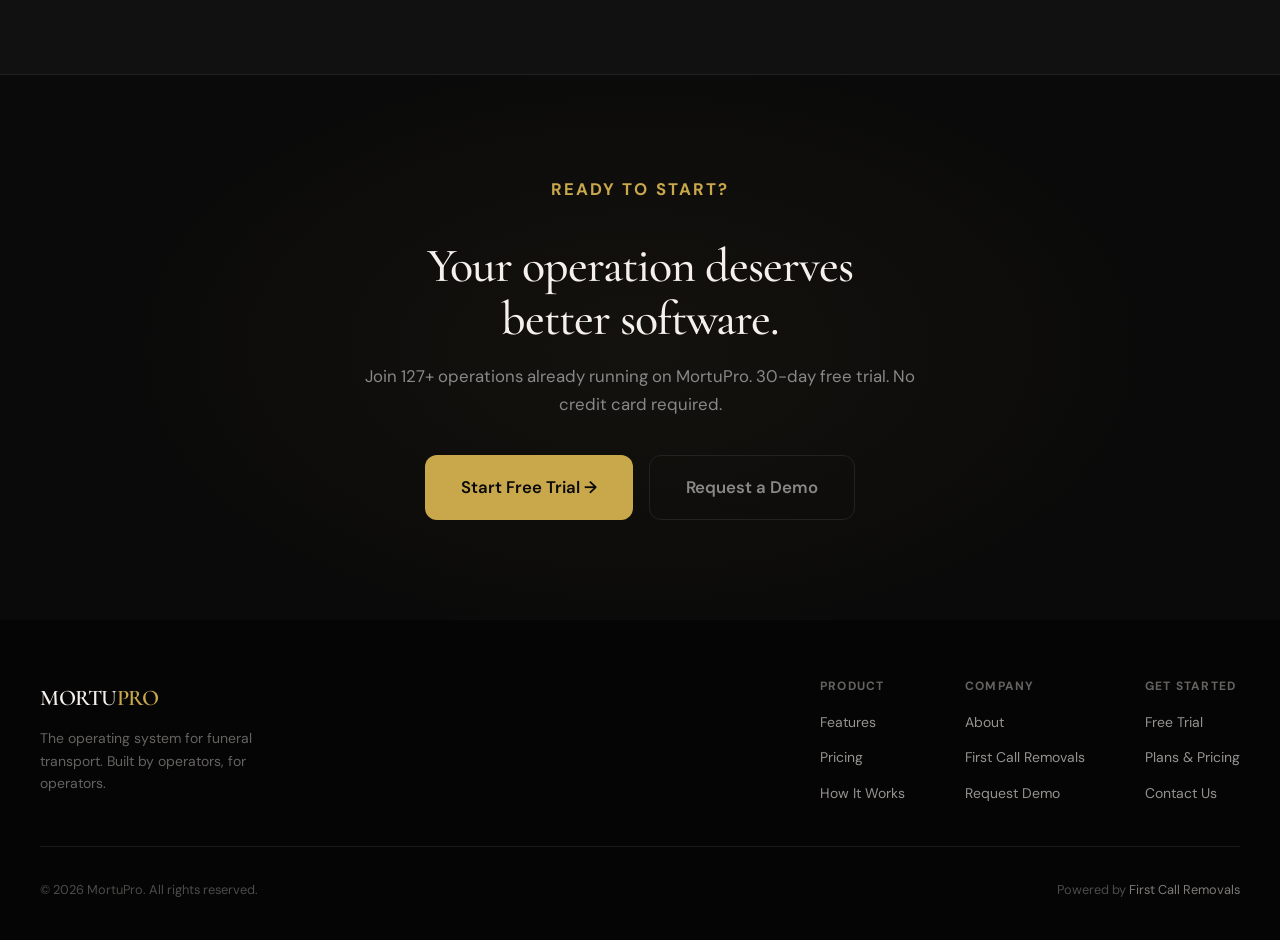
==== commit 7deb9954: "fix: Elite tier price  →" ====
--- a/index.html
+++ b/index.html
@@ -239,7 +239,7 @@
         <p class="pricing-tier">Elite</p>
         <div class="pricing-price">
           <span class="currency">$</span>
-          <span class="amount">449</span>
+          <span class="amount">399</span>
           <span class="period">/mo</span>
         </div>
         <p class="pricing-desc">For high-volume operations and fleets requiring unlimited volume and custom branding.</p>
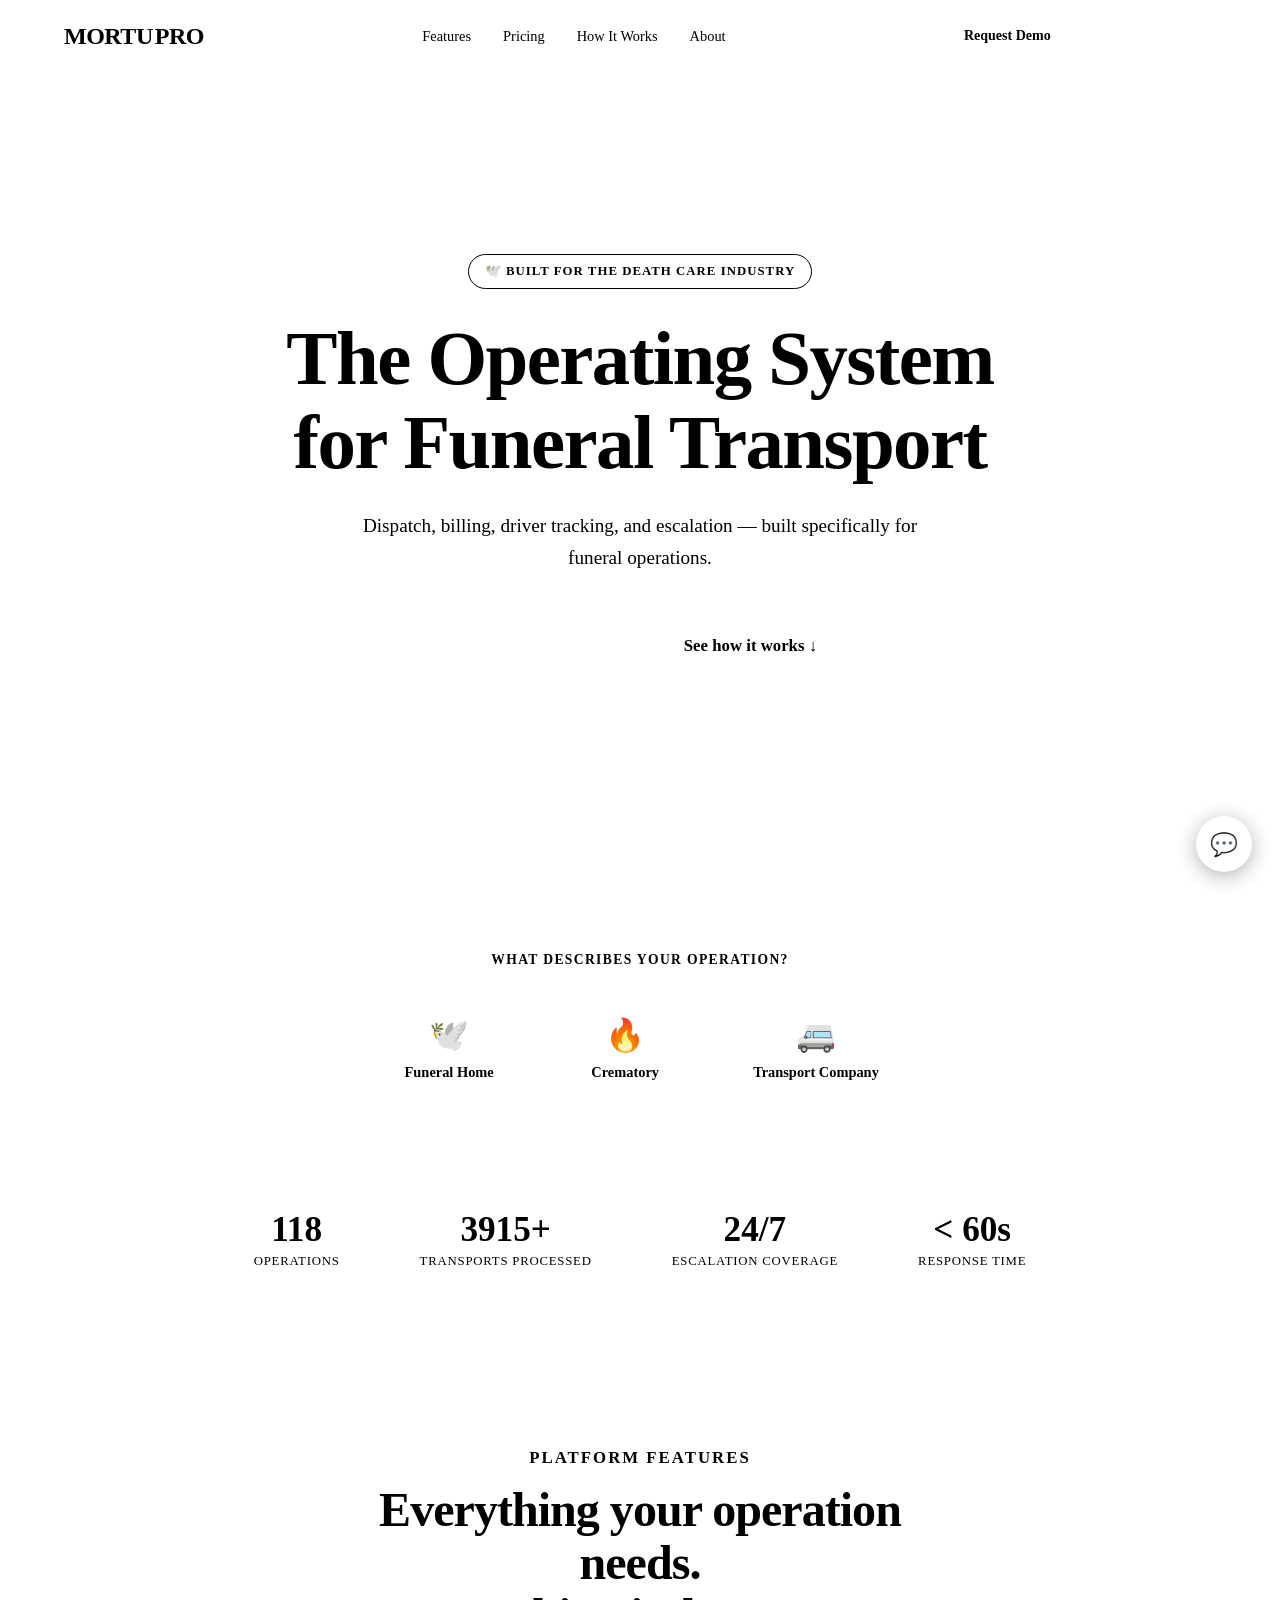
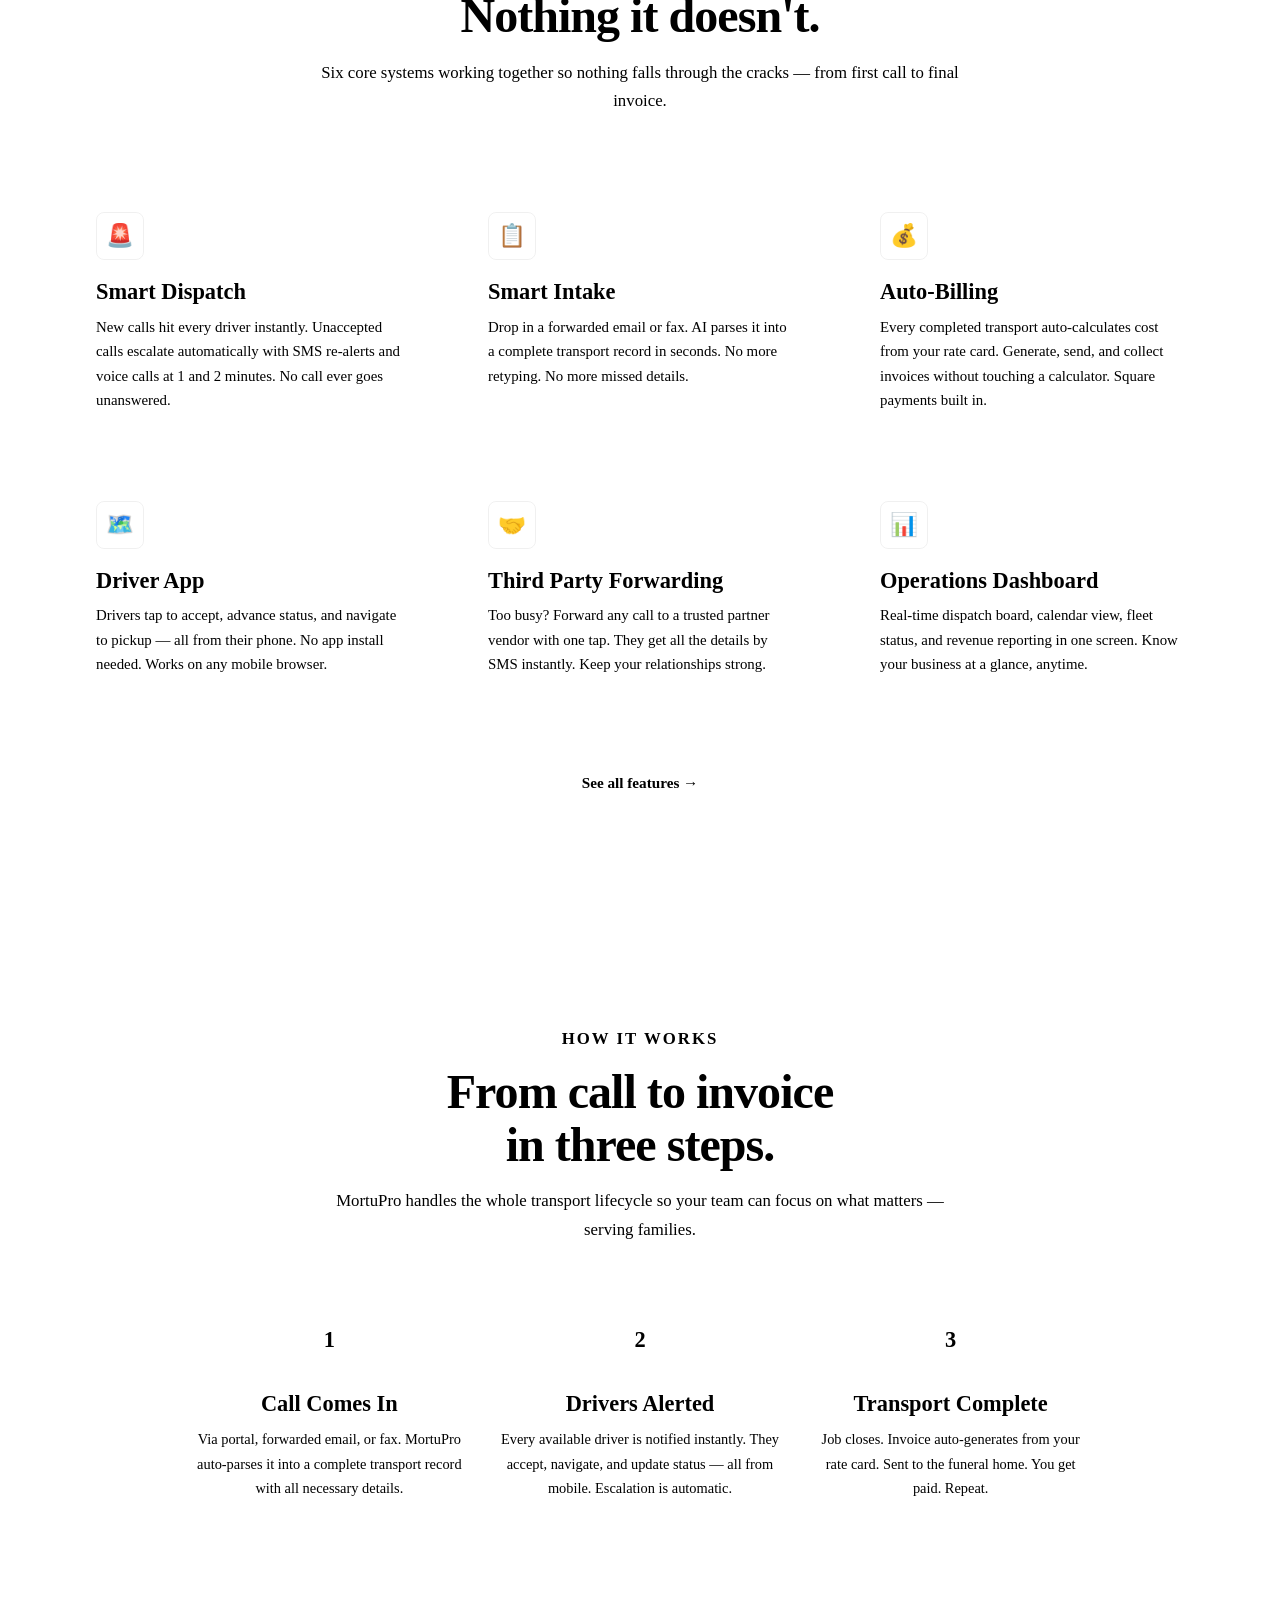
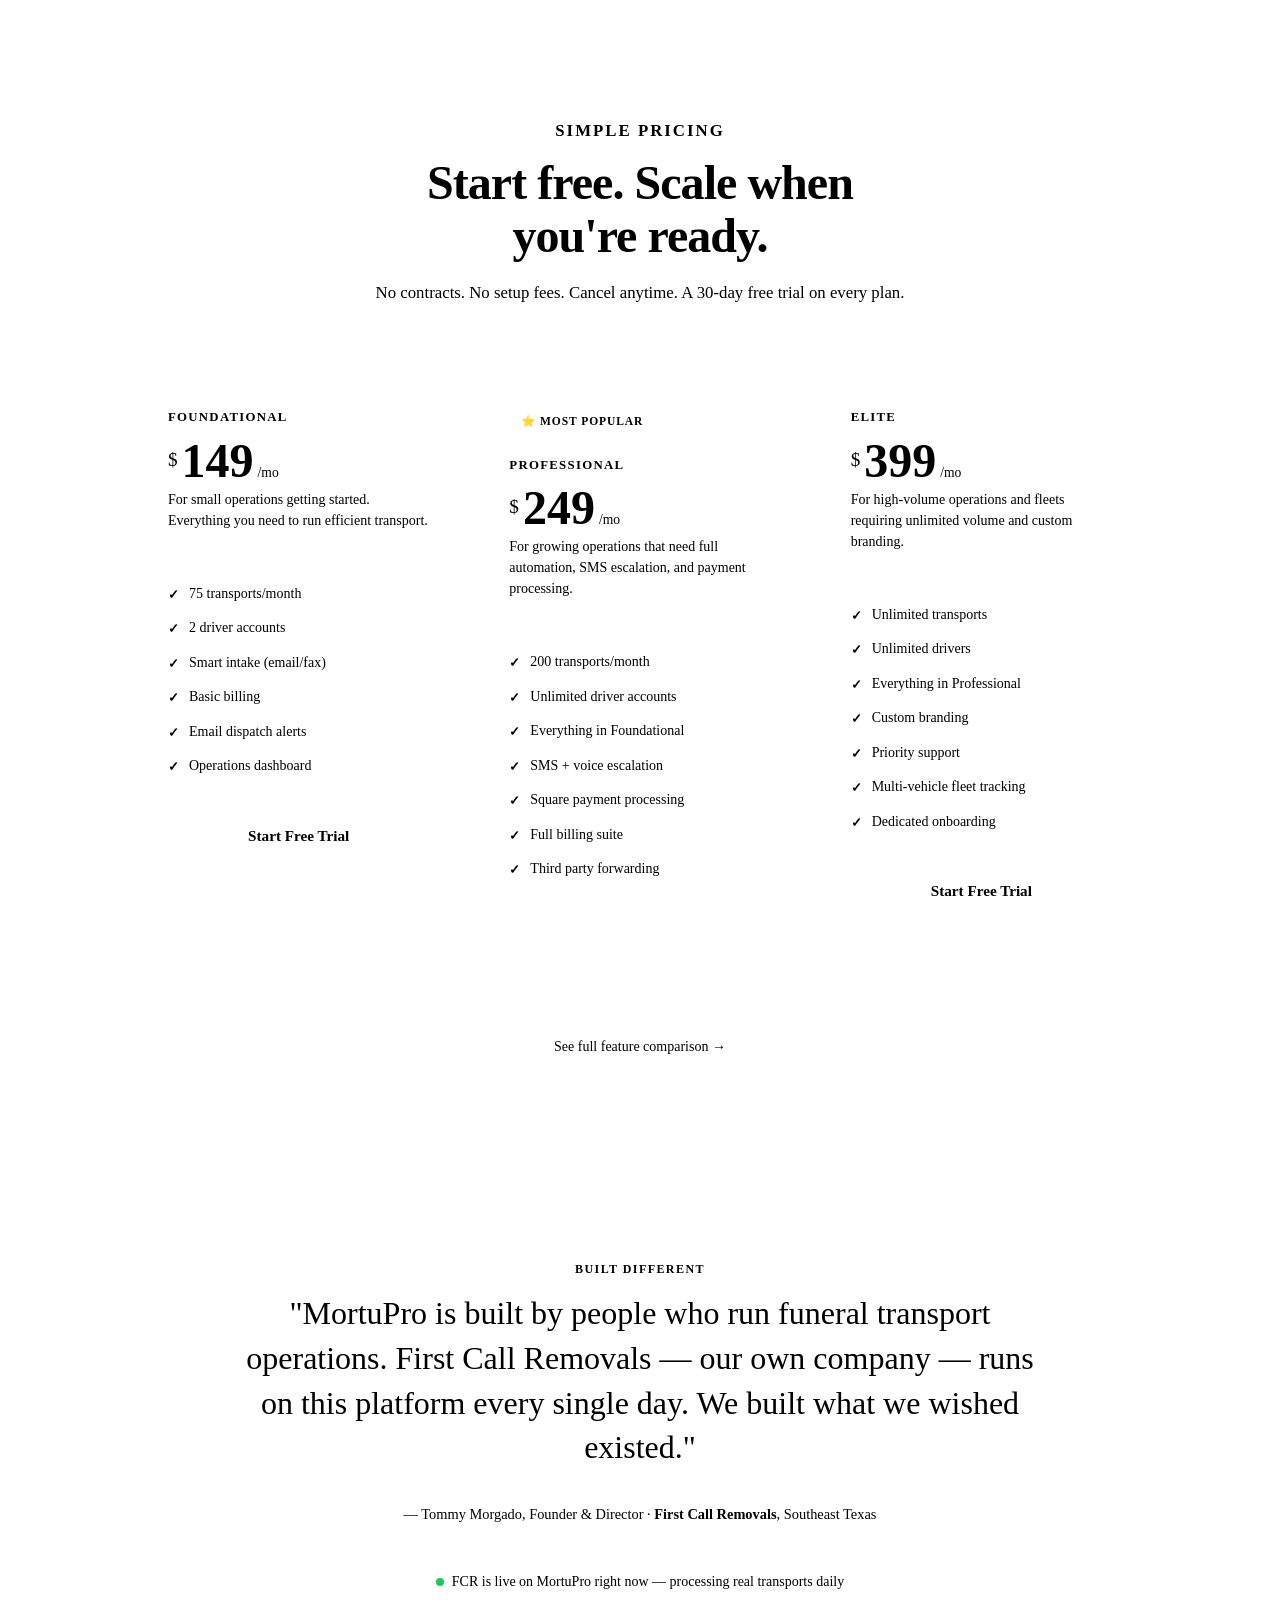
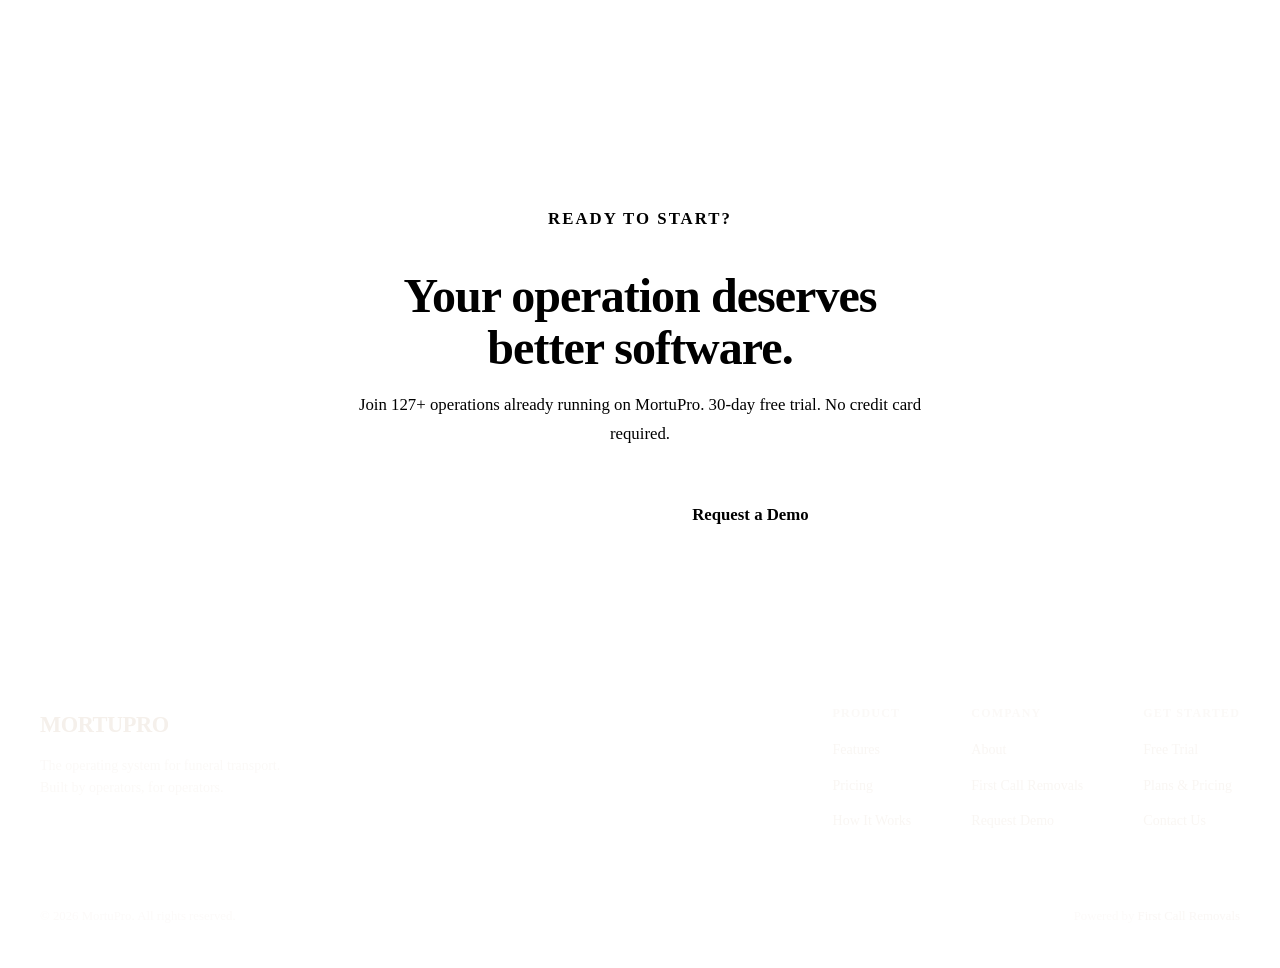
==== commit 02ba6290: "seo: meta tags, schema markup, sitemap, robots.txt, og-image" ====
--- a/index.html
+++ b/index.html
@@ -11,6 +11,15 @@
   <link rel="icon" type="image/x-icon" href="assets/favicon.ico">
   <link rel="apple-touch-icon" href="assets/apple-touch-icon.png">
   <link rel="stylesheet" href="assets/styles.css">
+
+  <meta property="og:site_name" content="MortuPro" />
+  <meta property="og:image" content="https://mortupro.com/assets/og-image.png" />
+  <meta name="robots" content="index, follow" />
+  <meta name="author" content="MortuPro" />
+  <meta name="keywords" content="funeral transport software, mortuary dispatch system, funeral home management software, crematory operations software, first call removal software, funeral transport dispatch, mortuary transport management" />
+  <meta name="twitter:card" content="summary_large_image" />
+  <meta name="twitter:site" content="@mortupro" />
+  <meta name="twitter:image" content="https://mortupro.com/assets/og-image.png" />
 </head>
 <body>
 
@@ -383,5 +392,22 @@
 </div>
 
 <script src="assets/app.js"></script>
+<script type="application/ld+json">
+{
+  "@context": "https://schema.org",
+  "@type": "SoftwareApplication",
+  "name": "MortuPro",
+  "applicationCategory": "BusinessApplication",
+  "operatingSystem": "Web",
+  "description": "The operating system for funeral transport operations. Smart dispatch, auto-billing, driver tracking, and voice escalation built for funeral homes, crematories, and transport companies.",
+  "offers": [
+    {"@type": "Offer", "name": "Foundational", "price": "149", "priceCurrency": "USD"},
+    {"@type": "Offer", "name": "Professional", "price": "249", "priceCurrency": "USD"},
+    {"@type": "Offer", "name": "Elite", "price": "399", "priceCurrency": "USD"}
+  ],
+  "url": "https://mortupro.com",
+  "sameAs": ["https://mortu.pro", "https://firstcallremovals.com"]
+}
+</script>
 </body>
 </html>
--- a/assets/styles.css
+++ b/assets/styles.css
@@ -1,12 +1,12 @@
 /* ============================================================
    MortuPro — Dual-Theme Stylesheet
    mortupro.com → data-theme="light"
-   mortu.pro    → data-theme="dark"
+   mortu.pro    → data-theme="warm"
    Zero hardcoded colors. 100% CSS variables.
    ============================================================ */
 
 /* ── Google Fonts ── */
-@import url('https://fonts.googleapis.com/css2?family=Cormorant+Garamond:ital,wght@0,300;0,400;0,500;0,600;0,700;1,400;1,600&family=Plus+Jakarta+Sans:wght@400;500;600;700;800&family=Inter:wght@400;500;600;700&family=DM+Sans:ital,opsz,wght@0,9..40,400;0,9..40,500;0,9..40,600;0,9..40,700;1,9..40,400&display=swap');
+@import url('https://fonts.googleapis.com/css2?family=Cormorant+Garamond:ital,wght@0,300;0,400;0,500;0,600;0,700;1,400;1,600&family=Plus+Jakarta+Sans:wght@400;500;600;700;800&family=Inter:wght@400;500;600;700&family=DM+Sans:ital,opsz,wght@0,9..40,400;0,9..40,500;0,9..40,600;0,9..40,700;1,9..40,400&family=Playfair+Display:wght@400;600;700;900&family=Lato:wght@300;400;700&display=swap');
 
 /* ── Theme Tokens ── */
 :root {
@@ -59,42 +59,42 @@
   --badge-text: #1d4ed8;
 }
 
-[data-theme="dark"] {
-  --bg: #0a0a0a;
-  --bg-alt: #111111;
-  --bg-alt2: #161616;
-  --text: #f5f0eb;
-  --text-muted: #888888;
-  --text-faint: #555555;
-  --accent: #c9a84c;
-  --accent-hover: #b8963d;
-  --accent-subtle: rgba(201,168,76,0.08);
-  --card-bg: #141414;
-  --card-border: #222222;
-  --nav-bg: rgba(10,10,10,0.92);
-  --nav-border: rgba(255,255,255,0.06);
-  --headline-font: 'Cormorant Garamond', serif;
-  --body-font: 'DM Sans', sans-serif;
-  --logo-mortu: #f5f0eb;
-  --logo-pro: #c9a84c;
-  --grain-opacity: 0.035;
-  --hero-overlay: radial-gradient(ellipse 80% 60% at 50% 0%, rgba(201,168,76,0.06) 0%, transparent 70%);
-  --stat-border: #222222;
-  --input-bg: #141414;
-  --input-border: #333333;
-  --shadow-card: 0 1px 3px rgba(0,0,0,0.4), 0 4px 16px rgba(0,0,0,0.3);
-  --shadow-card-hover: 0 8px 32px rgba(201,168,76,0.1), 0 2px 8px rgba(0,0,0,0.4);
-  --quiz-tile-bg: #141414;
-  --quiz-tile-border: #2a2a2a;
-  --quiz-tile-active: #c9a84c;
-  --chat-bg: #141414;
-  --chat-shadow: 0 8px 40px rgba(0,0,0,0.6);
-  --footer-bg: #050505;
-  --footer-text: #888888;
-  --pricing-highlight: rgba(201,168,76,0.04);
-  --pricing-highlight-border: #c9a84c;
-  --badge-bg: rgba(201,168,76,0.12);
-  --badge-text: #c9a84c;
+[data-theme="warm"] {
+  --bg: #faf7f2;
+  --bg-alt: #f0ebe3;
+  --bg-alt2: #e8e0d5;
+  --text: #2c2420;
+  --text-muted: #8a7060;
+  --text-faint: #b8a090;
+  --accent: #b85c38;
+  --accent-hover: #9e4d2f;
+  --accent-subtle: rgba(184,92,56,0.08);
+  --card-bg: #fdfaf6;
+  --card-border: #e0d6ca;
+  --nav-bg: rgba(250,247,242,0.92);
+  --nav-border: rgba(44,36,32,0.08);
+  --headline-font: 'Playfair Display', serif;
+  --body-font: 'Lato', sans-serif;
+  --logo-mortu: #2c2420;
+  --logo-pro: #b85c38;
+  --grain-opacity: 0.04;
+  --hero-overlay: radial-gradient(ellipse 80% 60% at 50% 0%, rgba(184,92,56,0.05) 0%, transparent 70%);
+  --stat-border: #e0d6ca;
+  --input-bg: #fdfaf6;
+  --input-border: #e0d6ca;
+  --shadow-card: 0 1px 3px rgba(44,36,32,0.06), 0 4px 16px rgba(44,36,32,0.04);
+  --shadow-card-hover: 0 8px 32px rgba(184,92,56,0.12), 0 2px 8px rgba(44,36,32,0.08);
+  --quiz-tile-bg: #fdfaf6;
+  --quiz-tile-border: #e0d6ca;
+  --quiz-tile-active: #b85c38;
+  --chat-bg: #fdfaf6;
+  --chat-shadow: 0 8px 40px rgba(44,36,32,0.12);
+  --footer-bg: #2c2420;
+  --footer-text: #c8b4a0;
+  --pricing-highlight: rgba(184,92,56,0.05);
+  --pricing-highlight-border: #b85c38;
+  --badge-bg: rgba(184,92,56,0.10);
+  --badge-text: #9e4d2f;
 }
 
 /* ── Reset ── */
@@ -108,12 +108,12 @@
   overflow-x: hidden;
 }
 
-/* ── Dark theme grain texture ── */
-[data-theme="dark"] body::before {
+/* ── Warm theme grain texture ── */
+[data-theme="warm"] body::before {
   content: '';
   position: fixed;
   inset: 0;
-  background-image: url("data:image/svg+xml,%3Csvg viewBox='0 0 256 256' xmlns='http://www.w3.org/2000/svg'%3E%3Cfilter id='noise'%3E%3CfeTurbulence type='fractalNoise' baseFrequency='0.9' numOctaves='4' stitchTiles='stitch'/%3E%3C/filter%3E%3Crect width='100%25' height='100%25' filter='url(%23noise)' opacity='1'/%3E%3C/svg%3E");
+  background-image: url("data:image/svg+xml,%3Csvg viewBox='0 0 256 256' xmlns='http://www.w3.org/2000/svg'%3E%3Cfilter id='noise'%3E%3CfeTurbulence type='fractalNoise' baseFrequency='0.9' numOctaves='4' stitchTiles='stitch'/%3E%3CfeColorMatrix type='saturate' values='0.3'/%3E%3C/filter%3E%3Crect width='100%25' height='100%25' filter='url(%23noise)' opacity='1' fill='%23b48c64'/%3E%3C/svg%3E");
   opacity: var(--grain-opacity);
   pointer-events: none;
   z-index: 0;
@@ -130,9 +130,9 @@
 h3 { font-size: clamp(1.1rem, 2vw, 1.4rem); font-weight: 600; }
 p { color: var(--text-muted); font-size: 1rem; line-height: 1.7; }
 
-[data-theme="dark"] h1 { font-weight: 600; letter-spacing: -0.01em; }
-[data-theme="dark"] h2 { font-weight: 500; }
-[data-theme="dark"] h3 { font-family: var(--body-font); font-weight: 600; }
+[data-theme="warm"] h1 { font-weight: 600; letter-spacing: -0.01em; }
+[data-theme="warm"] h2 { font-weight: 500; }
+[data-theme="warm"] h3 { font-family: var(--body-font); font-weight: 600; }
 
 a { color: var(--accent); text-decoration: none; transition: color var(--transition); }
 a:hover { color: var(--accent-hover); }
@@ -166,14 +166,14 @@
   background: var(--accent);
   color: #fff;
 }
-[data-theme="dark"] .btn-primary { color: #0a0a0a; }
+[data-theme="warm"] .btn-primary { color: #ffffff; }
 .btn-primary:hover {
   background: var(--accent-hover);
   transform: translateY(-1px);
   box-shadow: 0 8px 24px rgba(0,0,0,0.2);
   color: #fff;
 }
-[data-theme="dark"] .btn-primary:hover { color: #0a0a0a; }
+[data-theme="warm"] .btn-primary:hover { color: #ffffff; }
 .btn-ghost {
   background: transparent;
   color: var(--text-muted);
@@ -221,7 +221,7 @@
   align-items: center;
   gap: 2px;
 }
-[data-theme="dark"] .nav-logo { font-size: 1.6rem; font-weight: 600; }
+[data-theme="warm"] .nav-logo { font-size: 1.6rem; font-weight: 600; }
 .nav-logo .pro { color: var(--logo-pro); }
 .nav-links {
   display: flex;
@@ -310,8 +310,8 @@
   mask-image: linear-gradient(to bottom, transparent 0%, rgba(0,0,0,0.5) 30%, rgba(0,0,0,0.5) 70%, transparent 100%);
 }
 
-/* Dark theme: glow orb */
-[data-theme="dark"] .hero::after {
+/* Warm theme: soft terracotta glow */
+[data-theme="warm"] .hero::after {
   content: '';
   position: absolute;
   top: -200px;
@@ -319,7 +319,7 @@
   transform: translateX(-50%);
   width: 800px;
   height: 800px;
-  background: radial-gradient(circle, rgba(201,168,76,0.04) 0%, transparent 70%);
+  background: radial-gradient(circle, rgba(184,92,56,0.06) 0%, transparent 70%);
   pointer-events: none;
 }
 
@@ -353,7 +353,7 @@
   max-width: 800px;
   margin: 0 auto 24px;
 }
-[data-theme="dark"] .hero h1 {
+[data-theme="warm"] .hero h1 {
   font-size: clamp(3rem, 7vw, 5.5rem);
   line-height: 1.0;
 }
@@ -465,7 +465,7 @@
   line-height: 1;
   margin-bottom: 4px;
 }
-[data-theme="dark"] .stat-value { font-weight: 600; }
+[data-theme="warm"] .stat-value { font-weight: 600; }
 .stat-label {
   font-size: 0.8rem;
   color: var(--text-faint);
@@ -530,8 +530,8 @@
   border: 1px solid;
   border-color: rgba(0,0,0,0.06);
 }
-[data-theme="dark"] .feature-icon {
-  border-color: rgba(201,168,76,0.15);
+[data-theme="warm"] .feature-icon {
+  border-color: rgba(184,92,56,0.20);
 }
 .feature-card h3 { margin-bottom: 10px; color: var(--text); }
 .feature-card p { font-size: 0.93rem; line-height: 1.65; }
@@ -644,7 +644,7 @@
   color: var(--text);
   line-height: 1;
 }
-[data-theme="dark"] .pricing-price .amount { font-weight: 500; }
+[data-theme="warm"] .pricing-price .amount { font-weight: 500; }
 .pricing-price .currency {
   font-size: 1.2rem;
   color: var(--text-muted);
@@ -708,7 +708,7 @@
   line-height: 1.4;
   margin-bottom: 32px;
 }
-[data-theme="dark"] .trust-quote { font-style: italic; font-weight: 400; }
+[data-theme="warm"] .trust-quote { font-style: italic; font-weight: 400; }
 .trust-byline {
   font-size: 0.9rem;
   color: var(--text-faint);
@@ -749,11 +749,11 @@
   position: relative;
   overflow: hidden;
 }
-[data-theme="dark"] .cta-banner::before {
+[data-theme="warm"] .cta-banner::before {
   content: '';
   position: absolute;
   inset: 0;
-  background: radial-gradient(ellipse 60% 80% at 50% 50%, rgba(201,168,76,0.05) 0%, transparent 70%);
+  background: radial-gradient(ellipse 60% 80% at 50% 50%, rgba(184,92,56,0.06) 0%, transparent 70%);
   pointer-events: none;
 }
 .cta-banner-inner { position: relative; z-index: 1; max-width: 600px; margin: 0 auto; }
@@ -785,7 +785,7 @@
   display: inline-block;
   margin-bottom: 12px;
 }
-.footer-brand .nav-logo .pro { color: #c9a84c; }
+.footer-brand .nav-logo .pro { color: var(--logo-pro); }
 .footer-tagline {
   font-size: 0.875rem;
   color: rgba(245,240,235,0.4);
@@ -1002,7 +1002,7 @@
   font-family: var(--body-font);
   transition: background var(--transition);
 }
-[data-theme="dark"] .chat-submit { color: #0a0a0a; }
+[data-theme="warm"] .chat-submit { color: #ffffff; }
 .chat-submit:hover { background: var(--accent-hover); }
 
 /* ── Scroll Animation ── */
@@ -1015,7 +1015,7 @@
   opacity: 1;
   transform: translateY(0);
 }
-[data-theme="dark"] .fade-up {
+[data-theme="warm"] .fade-up {
   transition: opacity 0.8s ease, transform 0.8s ease;
 }
 .fade-up:nth-child(2) { transition-delay: 0.1s; }
@@ -1033,7 +1033,7 @@
   position: relative;
   overflow: hidden;
 }
-[data-theme="dark"] .page-hero::after {
+[data-theme="warm"] .page-hero::after {
   content: '';
   position: absolute;
   top: -100px;
@@ -1041,7 +1041,7 @@
   transform: translateX(-50%);
   width: 600px;
   height: 400px;
-  background: radial-gradient(circle, rgba(201,168,76,0.05) 0%, transparent 70%);
+  background: radial-gradient(circle, rgba(184,92,56,0.06) 0%, transparent 70%);
   pointer-events: none;
 }
 .page-hero-inner { position: relative; z-index: 1; max-width: 640px; margin: 0 auto; }
@@ -1075,7 +1075,7 @@
   color: var(--accent);
   display: block;
 }
-[data-theme="dark"] .about-stat .num { font-weight: 500; }
+[data-theme="warm"] .about-stat .num { font-weight: 500; }
 .about-stat .desc {
   font-size: 0.875rem;
   color: var(--text-muted);
@@ -1181,7 +1181,7 @@
 
   h1 { font-size: clamp(2rem, 8vw, 3rem); }
   h2 { font-size: clamp(1.6rem, 6vw, 2.4rem); }
-  [data-theme="dark"] .hero h1 { font-size: clamp(2.4rem, 9vw, 4rem); }
+  [data-theme="warm"] .hero h1 { font-size: clamp(2.4rem, 9vw, 4rem); }
 
   .hero-cta { flex-direction: column; align-items: center; }
   .stats-inner { flex-direction: column; gap: 0; }
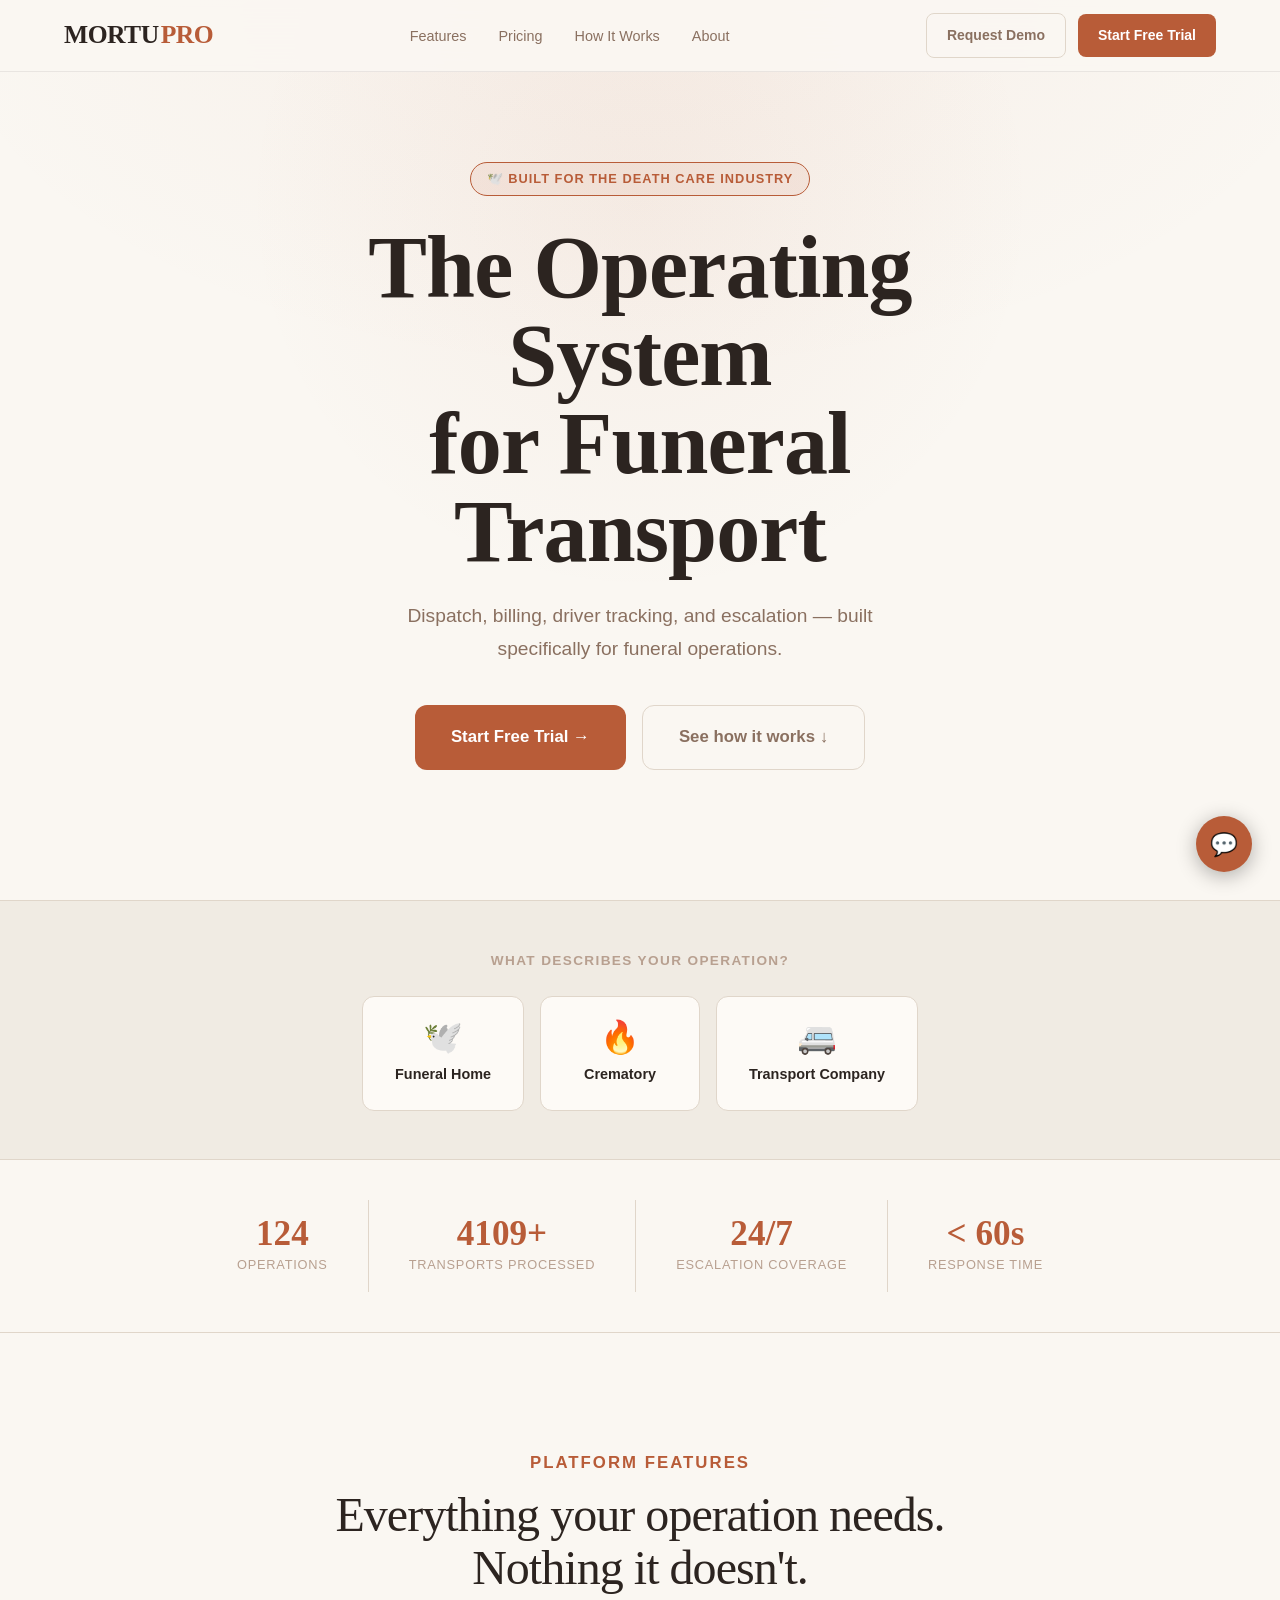
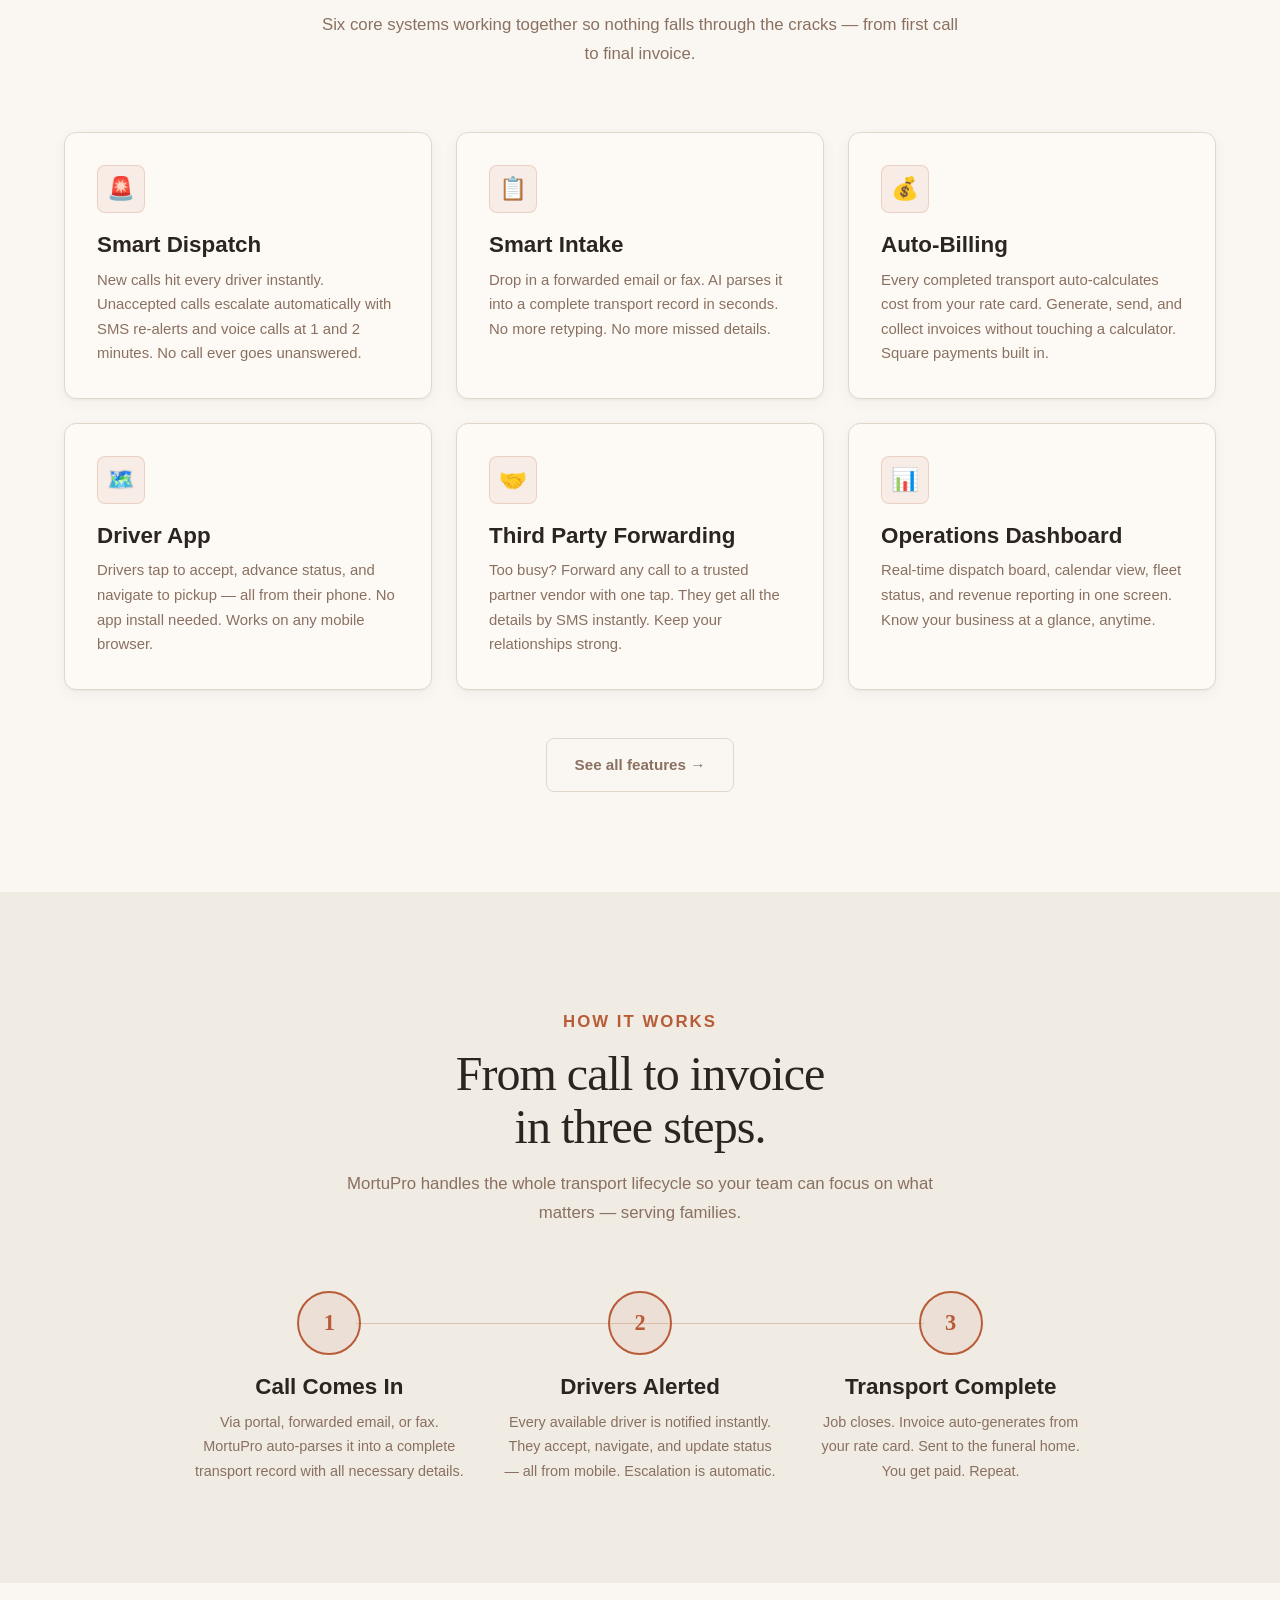
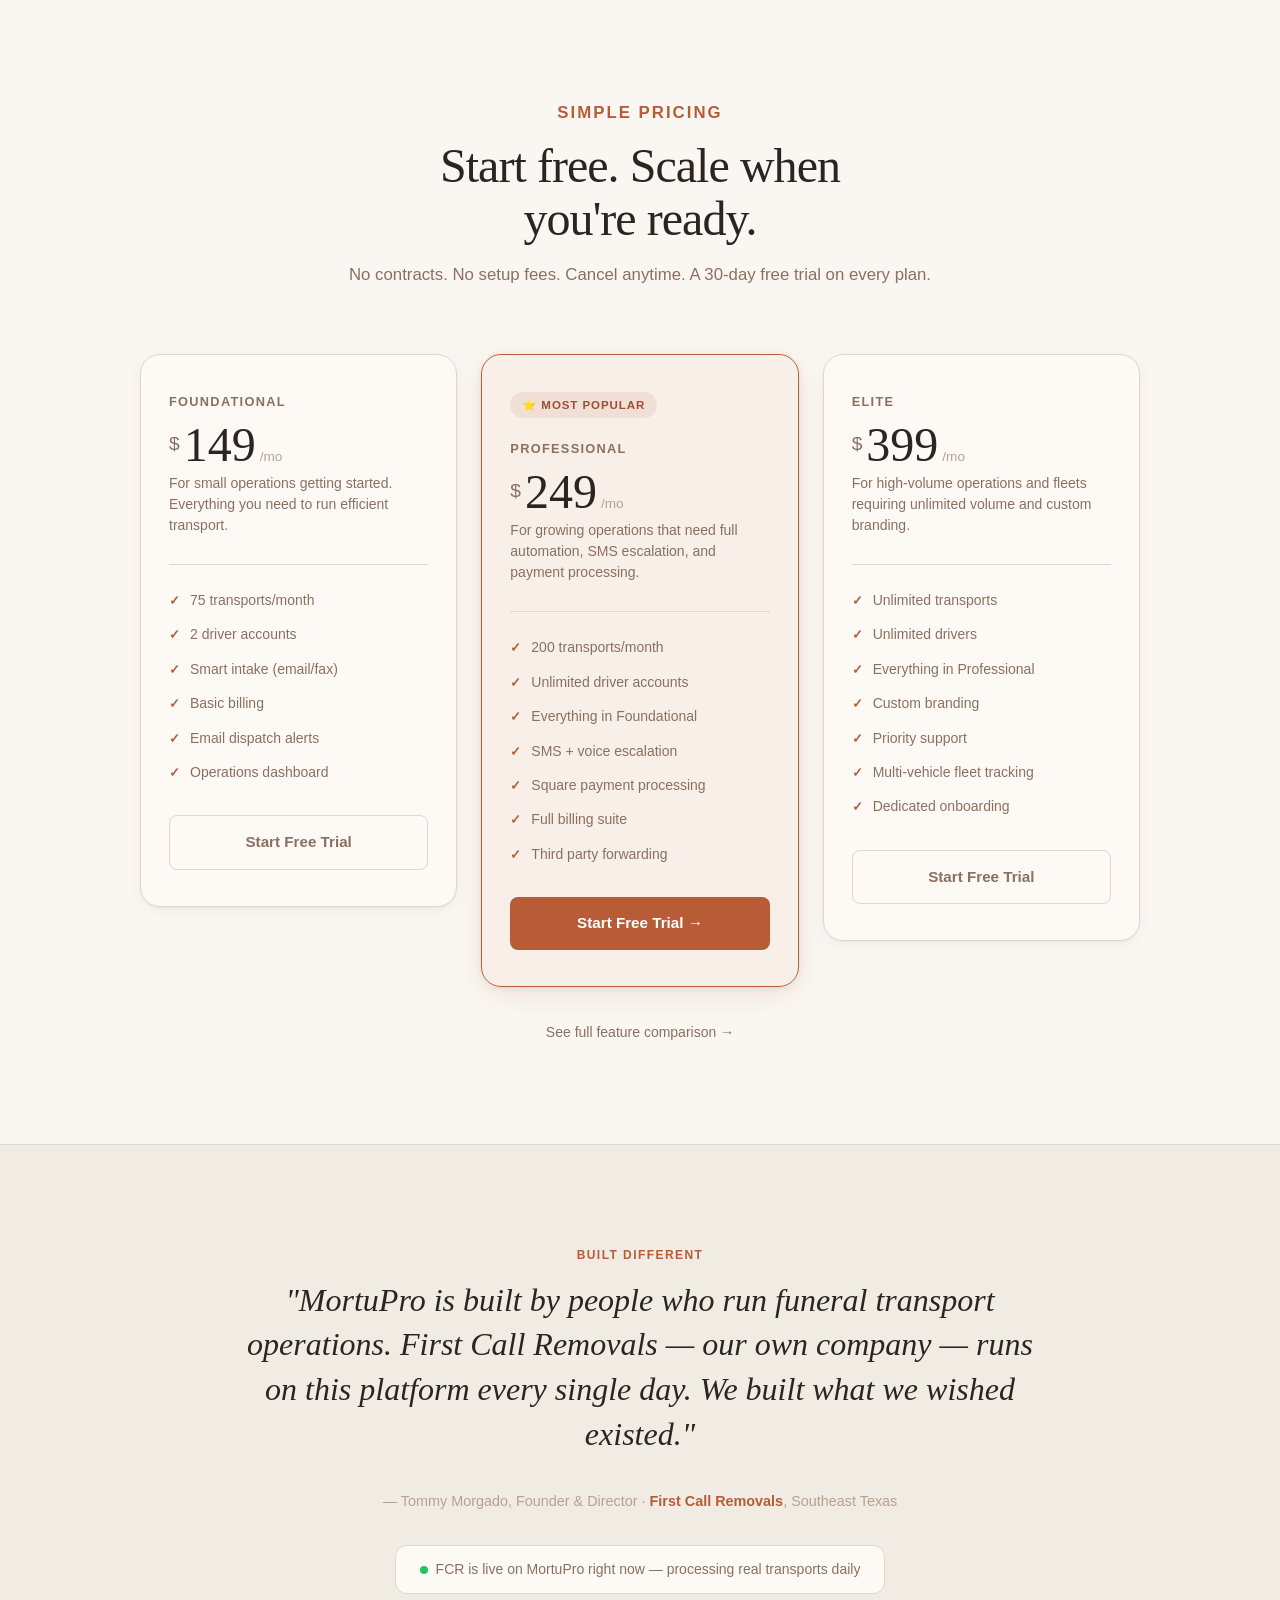
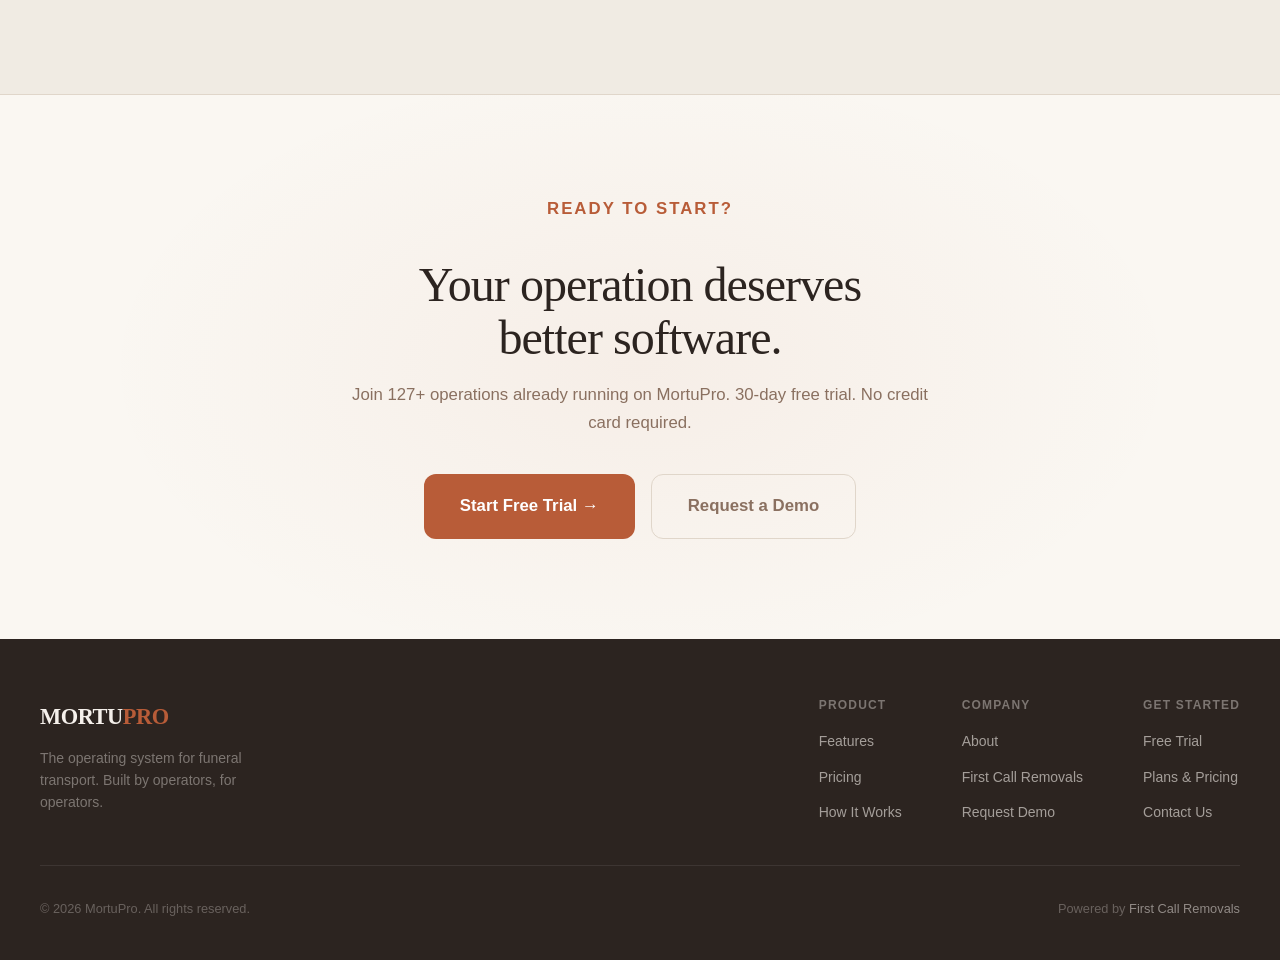
==== commit 1715d226: "feat: replace dark theme with warm cream/terracotta palette on mortu.pro" ====
--- a/index.html
+++ b/index.html
@@ -1,5 +1,5 @@
 <!DOCTYPE html>
-<html lang="en" data-theme="dark">
+<html lang="en" data-theme="warm">
 <head>
   <meta charset="UTF-8">
   <meta name="viewport" content="width=device-width, initial-scale=1.0">
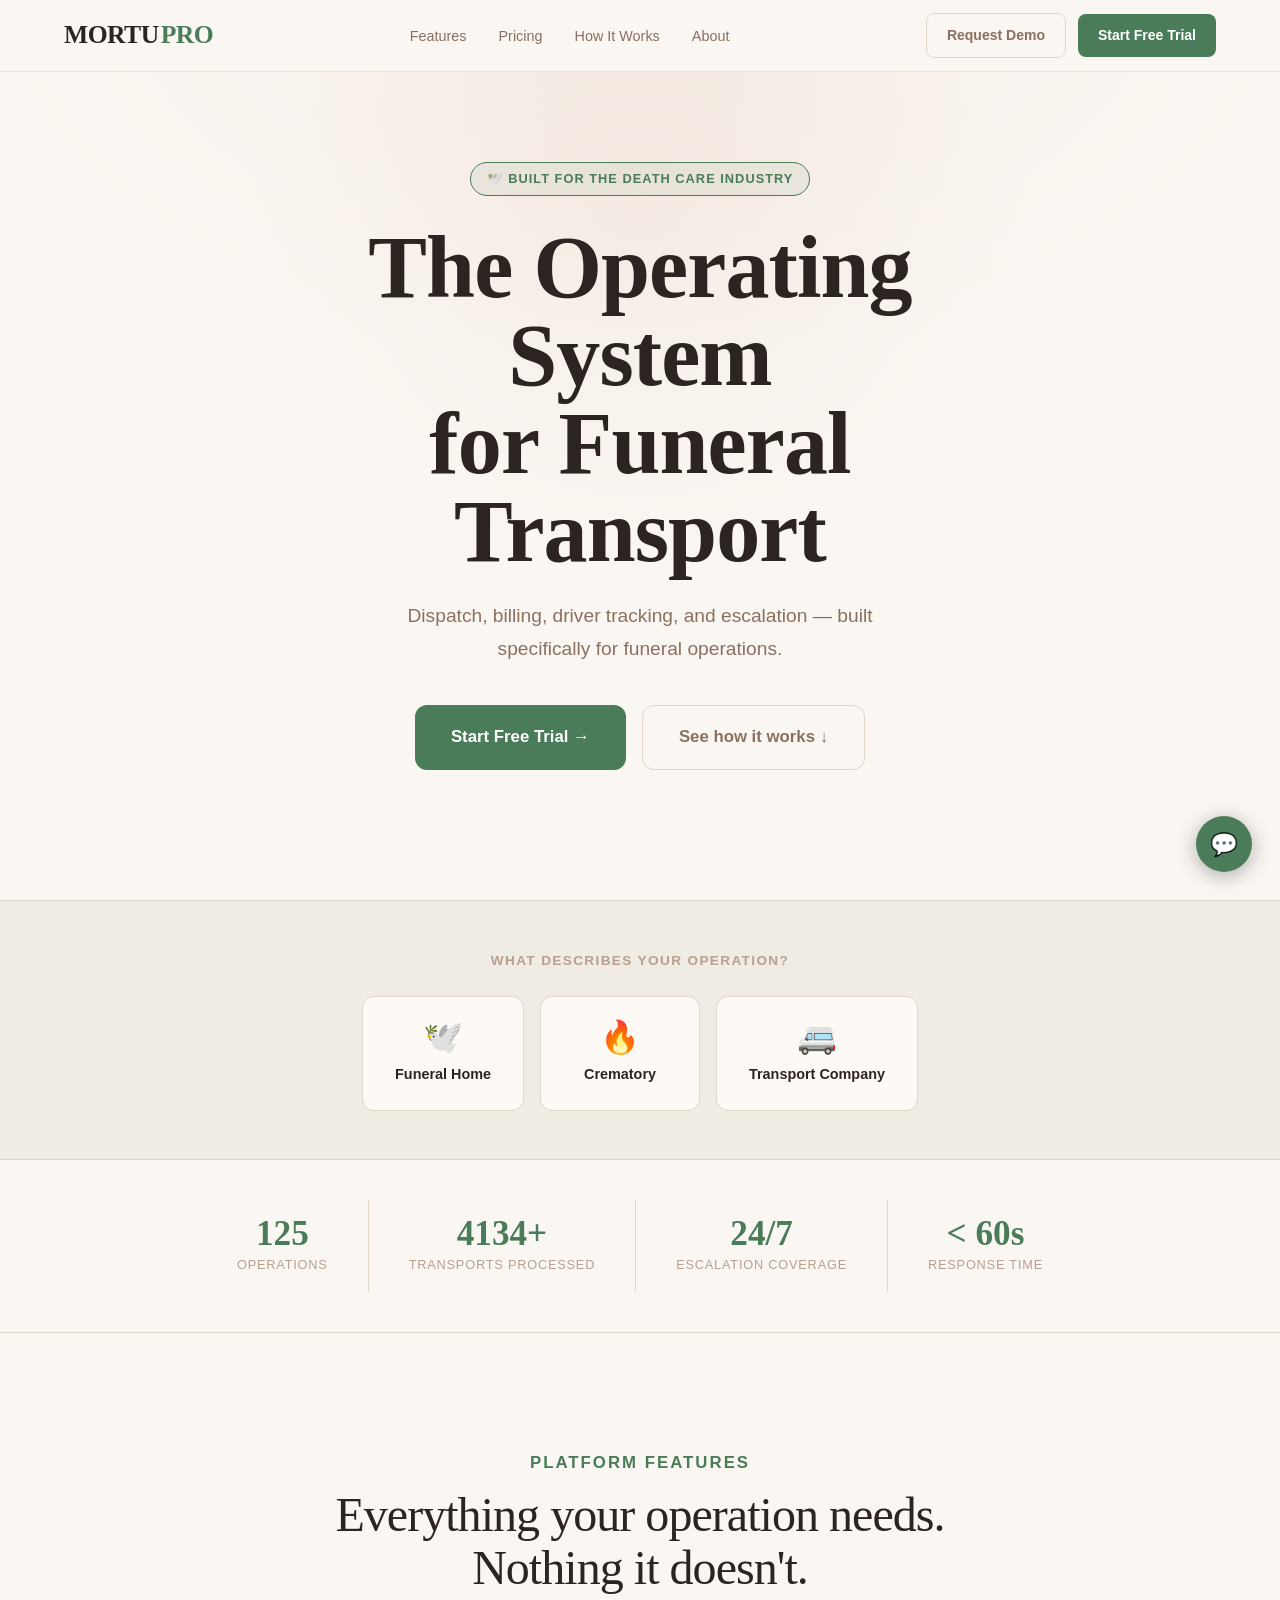
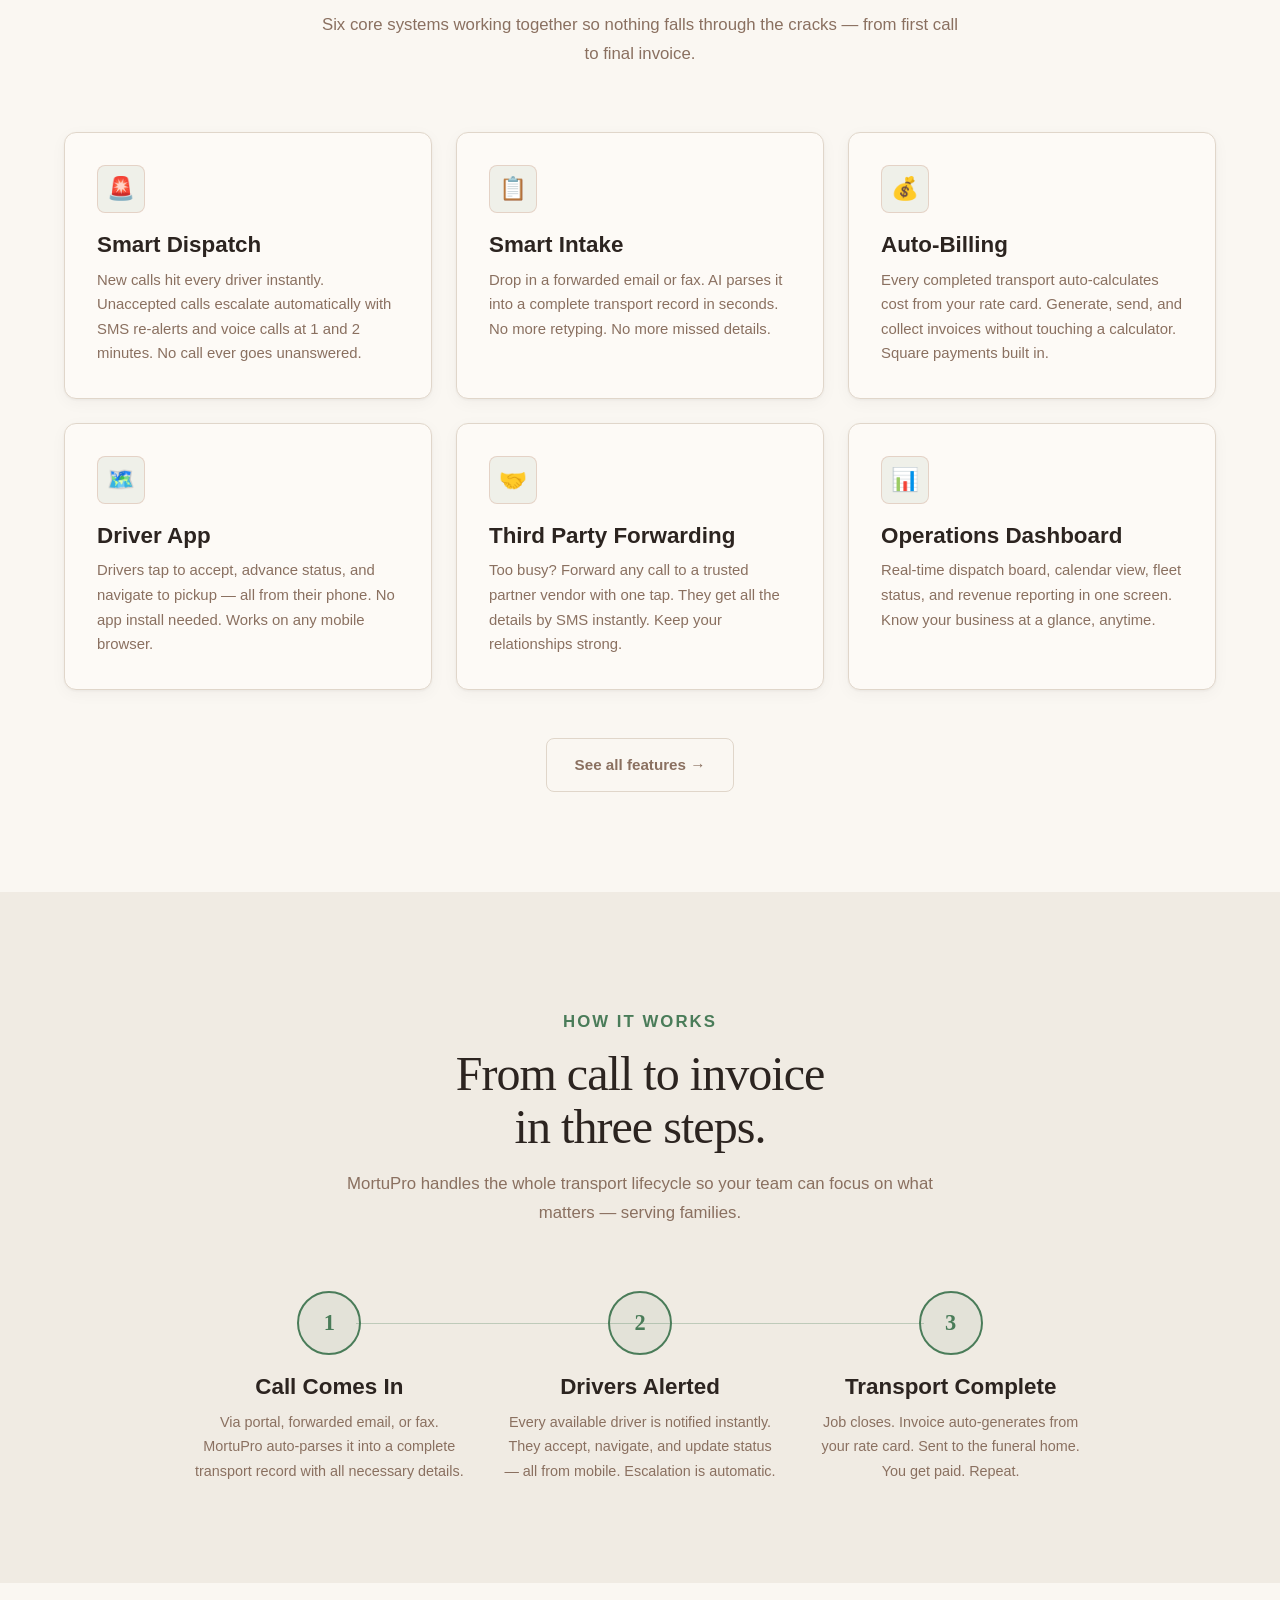
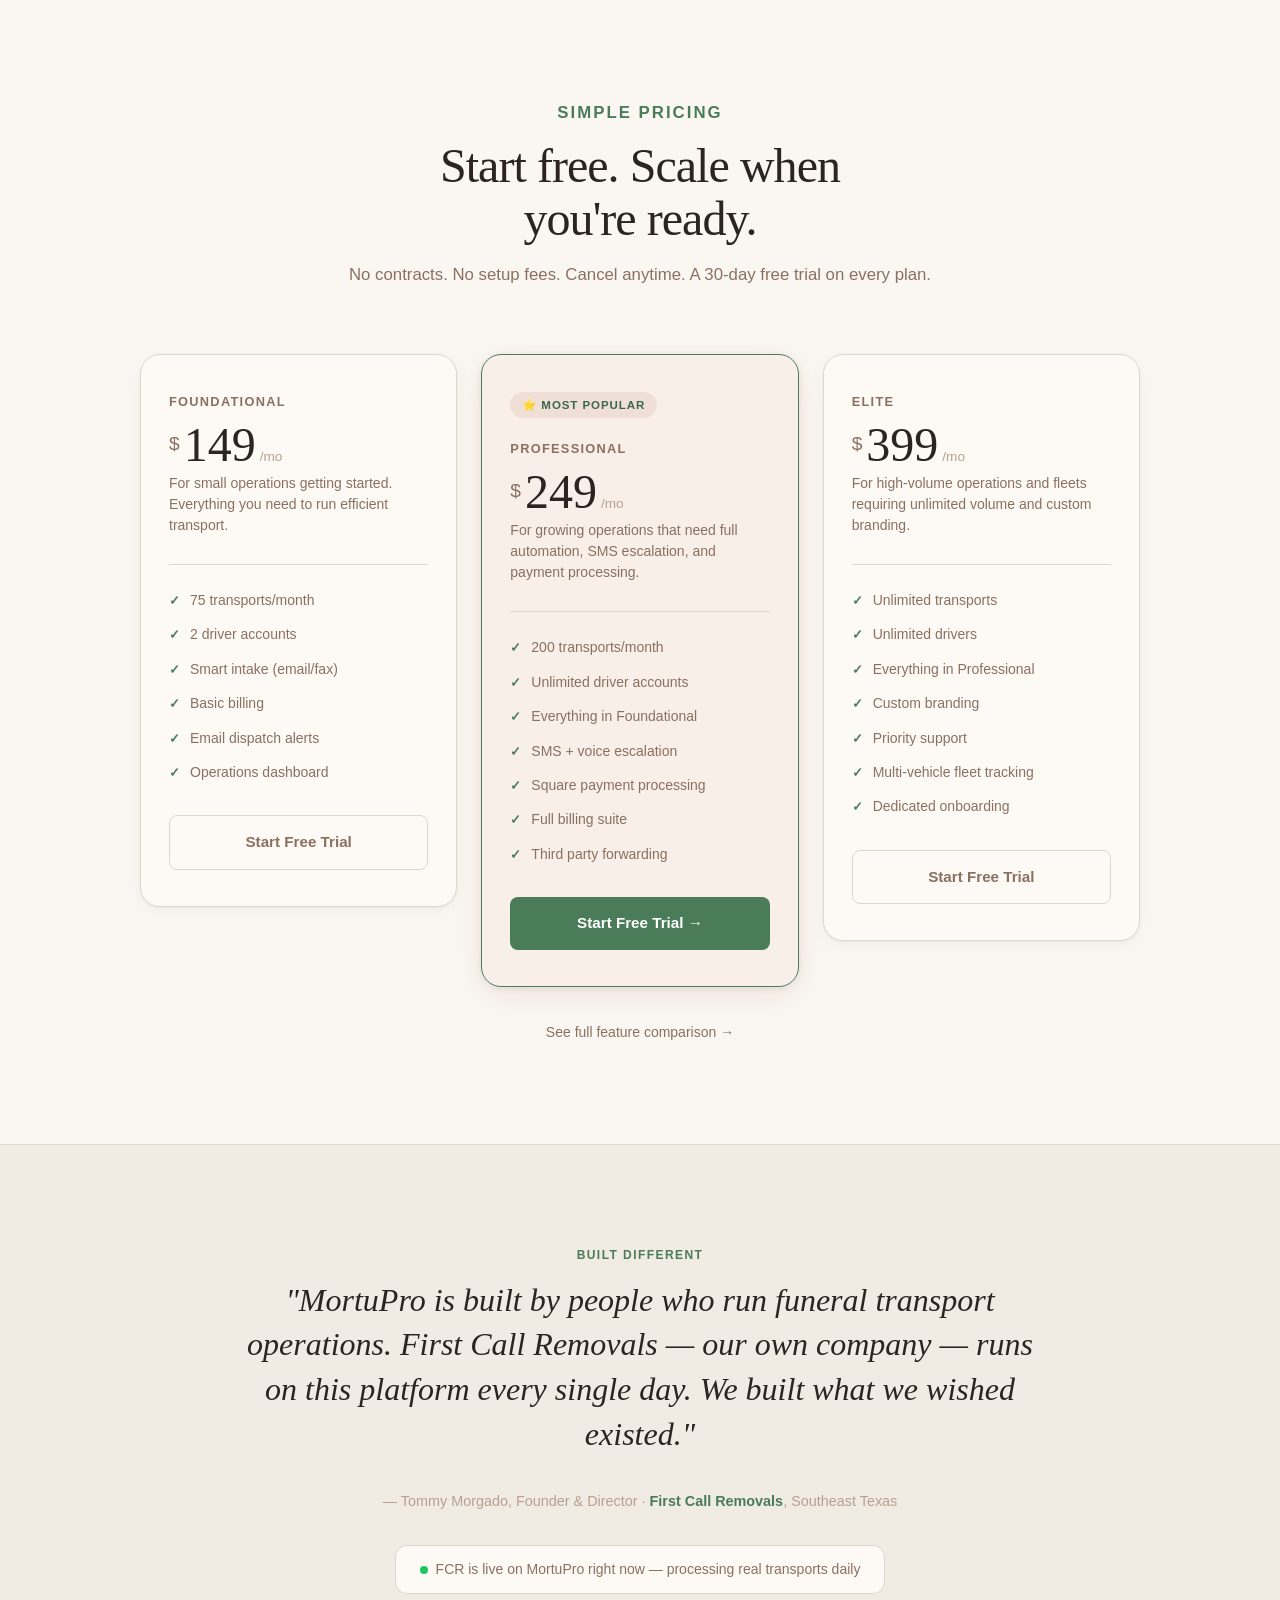
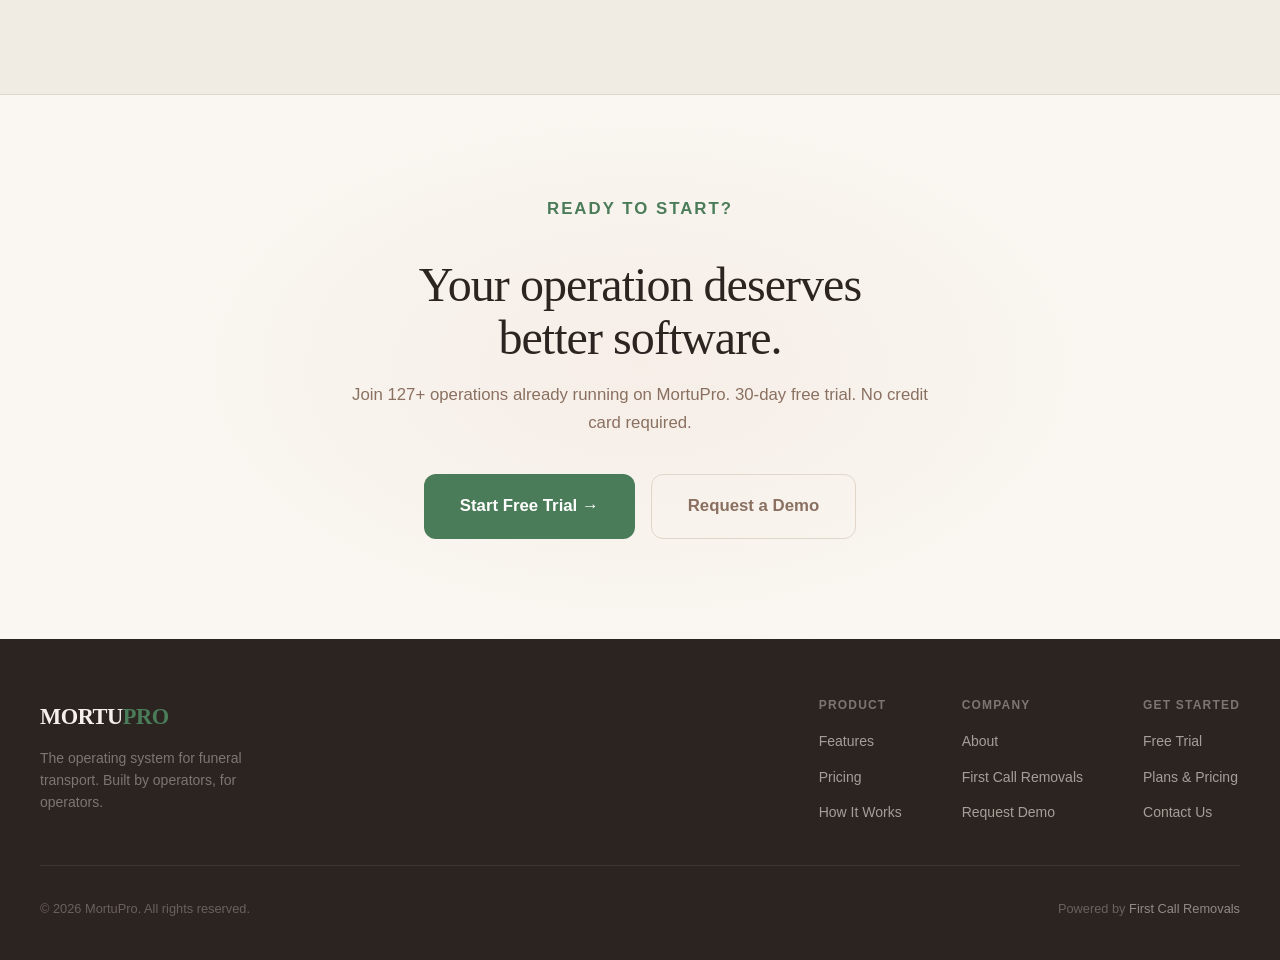
==== commit 1384f5d8: "launch: analytics beacon, social posts written, PH listing drafted" ====
--- a/index.html
+++ b/index.html
@@ -409,5 +409,7 @@
   "sameAs": ["https://mortu.pro", "https://firstcallremovals.com"]
 }
 </script>
+<!-- Cloudflare Web Analytics -->
+<script defer src='https://static.cloudflareinsights.com/beacon.min.js' data-cf-beacon='{"token": "236a43db1f14408fb77d86868e5464ba"}'></script>
 </body>
 </html>
--- a/assets/styles.css
+++ b/assets/styles.css
@@ -66,9 +66,9 @@
   --text: #2c2420;
   --text-muted: #8a7060;
   --text-faint: #b8a090;
-  --accent: #b85c38;
-  --accent-hover: #9e4d2f;
-  --accent-subtle: rgba(184,92,56,0.08);
+  --accent: #4a7c59;
+  --accent-hover: #3a6849;
+  --accent-subtle: rgba(74,124,89,0.08);
   --card-bg: #fdfaf6;
   --card-border: #e0d6ca;
   --nav-bg: rgba(250,247,242,0.92);
@@ -76,7 +76,7 @@
   --headline-font: 'Playfair Display', serif;
   --body-font: 'Lato', sans-serif;
   --logo-mortu: #2c2420;
-  --logo-pro: #b85c38;
+  --logo-pro: #4a7c59;
   --grain-opacity: 0.04;
   --hero-overlay: radial-gradient(ellipse 80% 60% at 50% 0%, rgba(184,92,56,0.05) 0%, transparent 70%);
   --stat-border: #e0d6ca;
@@ -86,15 +86,15 @@
   --shadow-card-hover: 0 8px 32px rgba(184,92,56,0.12), 0 2px 8px rgba(44,36,32,0.08);
   --quiz-tile-bg: #fdfaf6;
   --quiz-tile-border: #e0d6ca;
-  --quiz-tile-active: #b85c38;
+  --quiz-tile-active: #4a7c59;
   --chat-bg: #fdfaf6;
   --chat-shadow: 0 8px 40px rgba(44,36,32,0.12);
   --footer-bg: #2c2420;
   --footer-text: #c8b4a0;
   --pricing-highlight: rgba(184,92,56,0.05);
-  --pricing-highlight-border: #b85c38;
+  --pricing-highlight-border: #4a7c59;
   --badge-bg: rgba(184,92,56,0.10);
-  --badge-text: #9e4d2f;
+  --badge-text: #3a6849;
 }
 
 /* ── Reset ── */
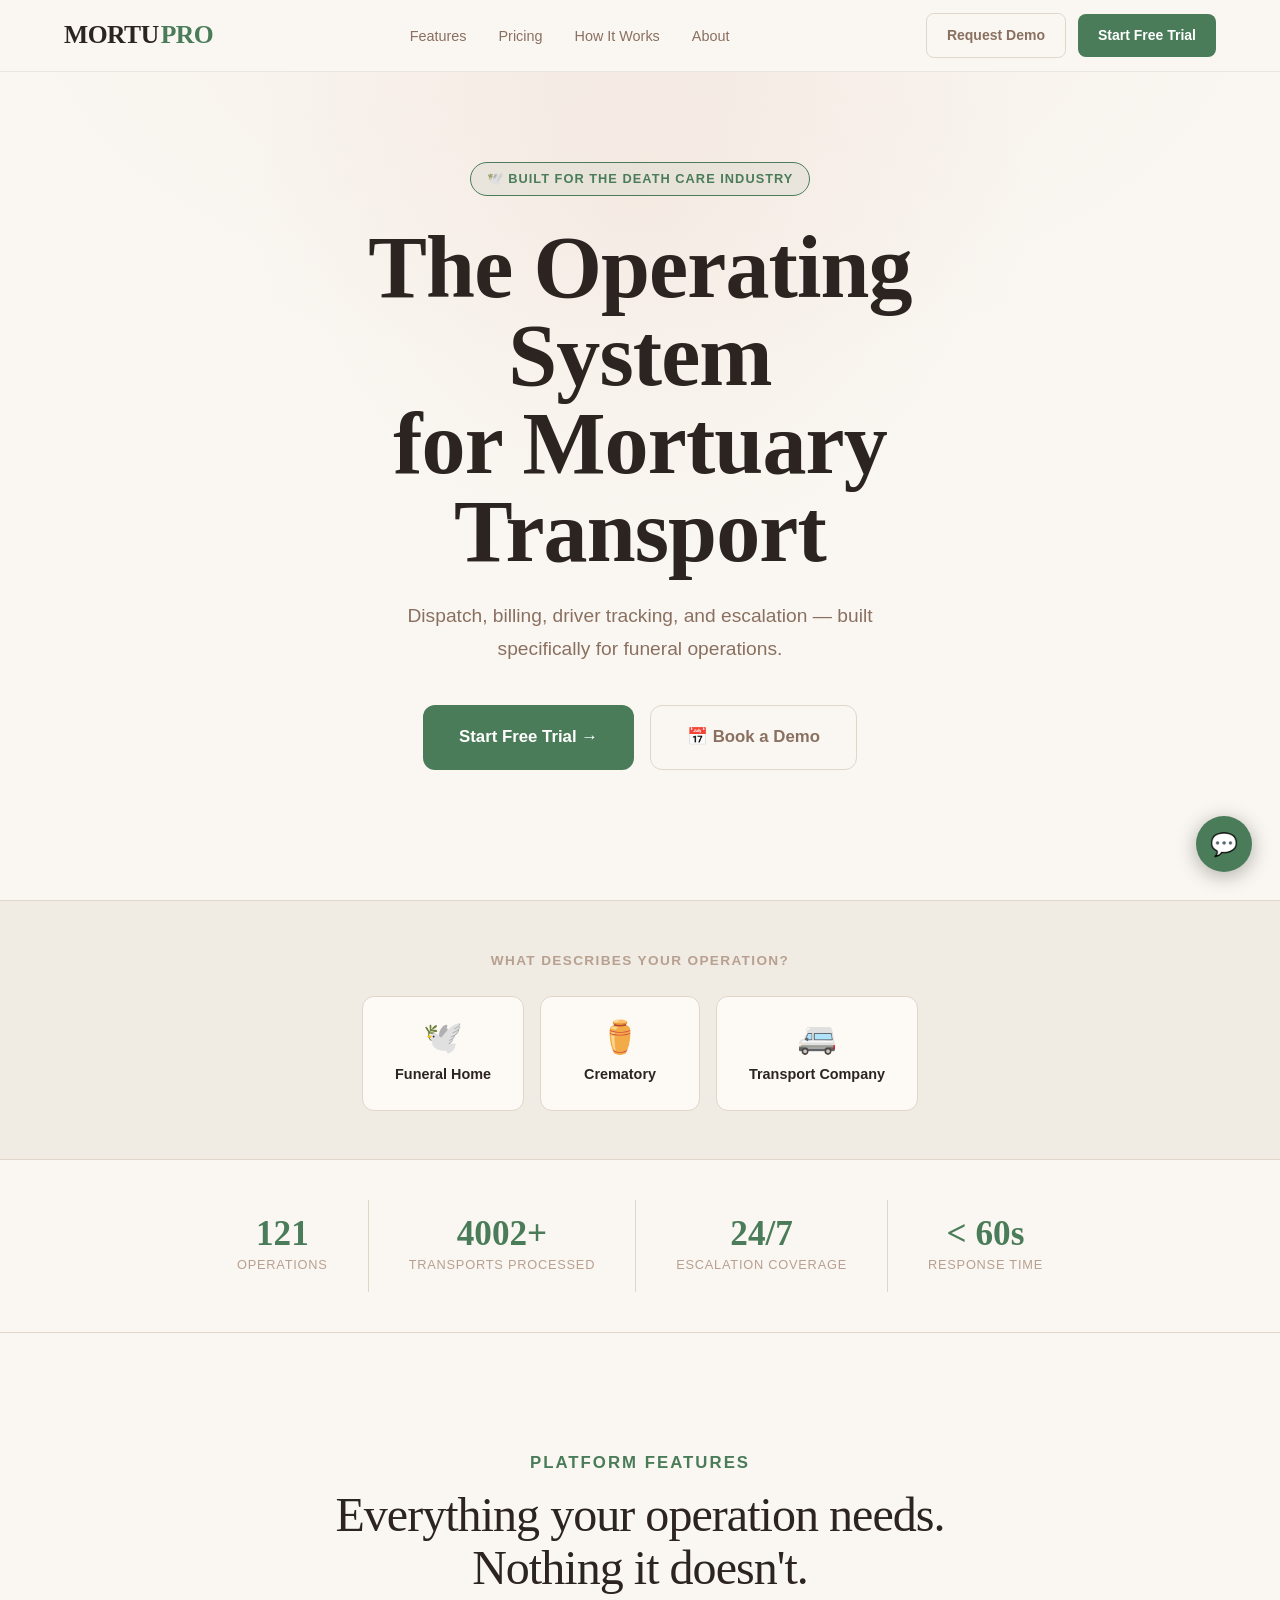
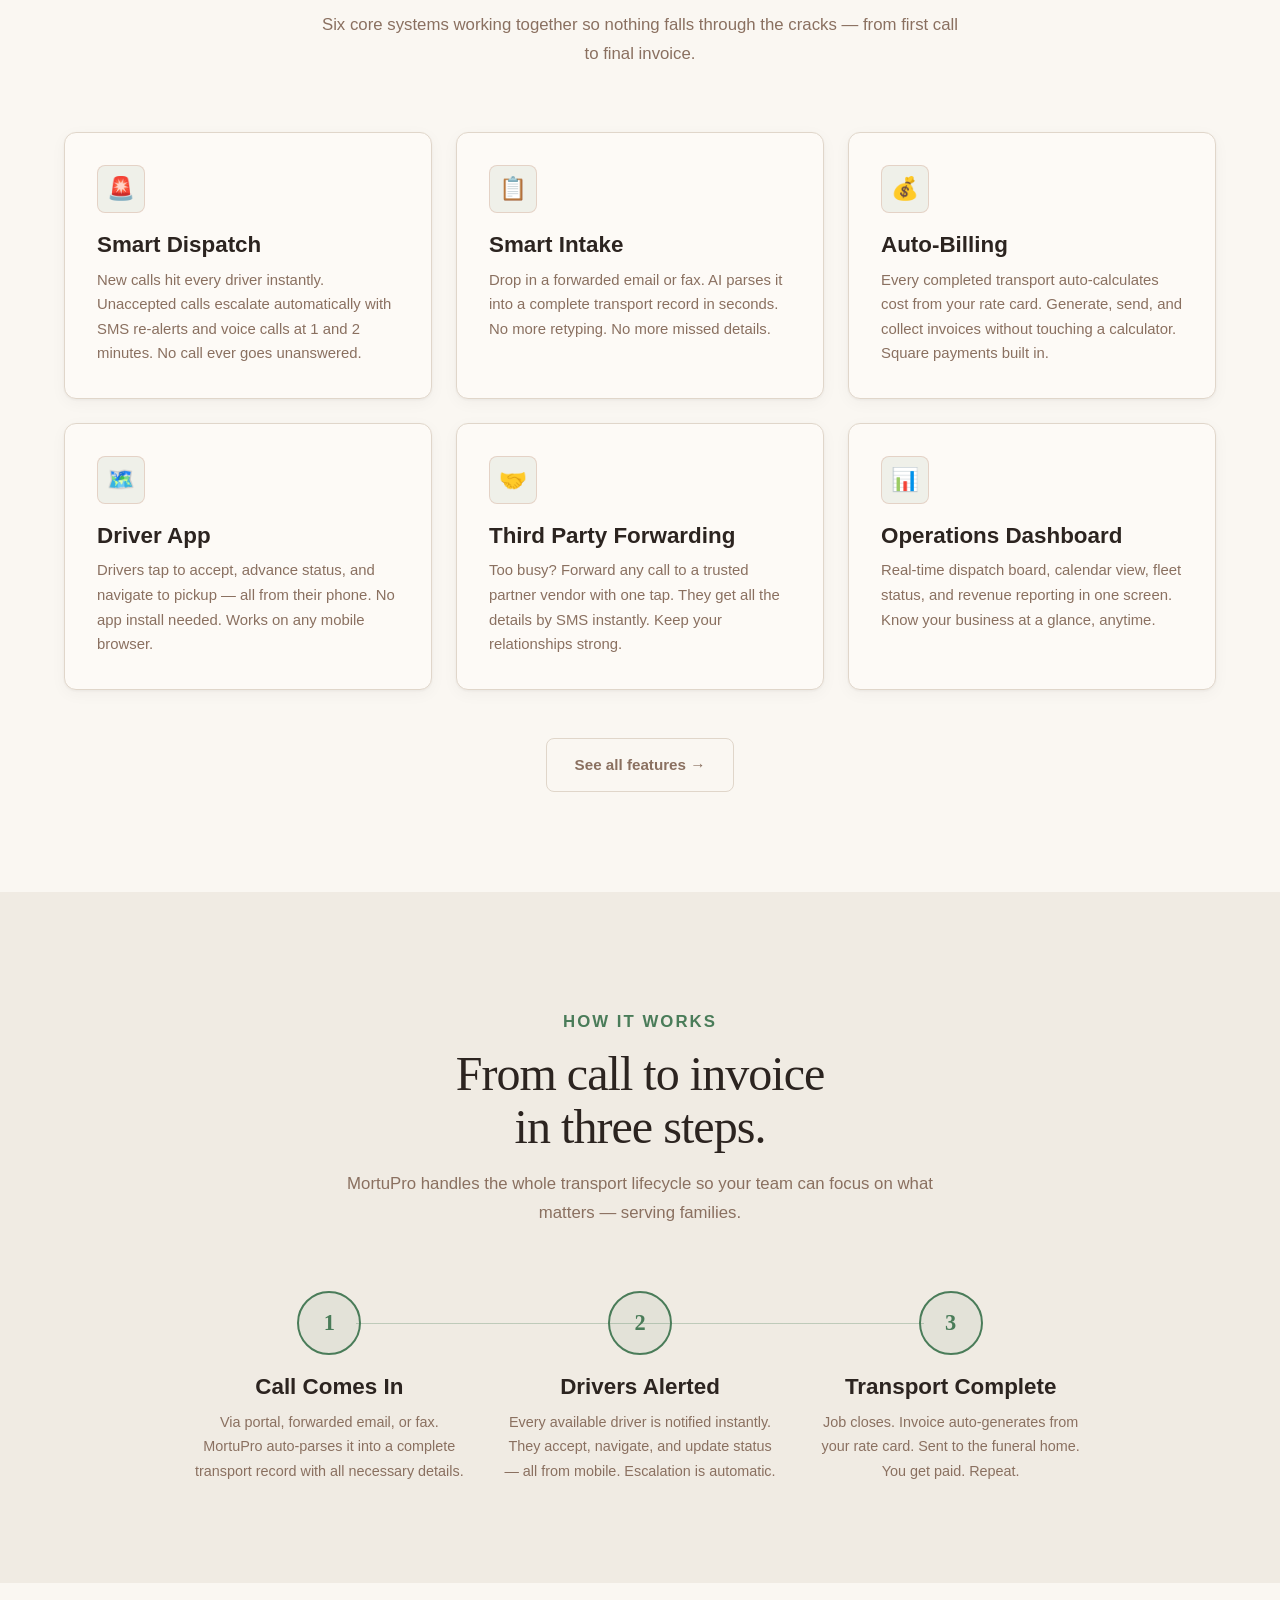
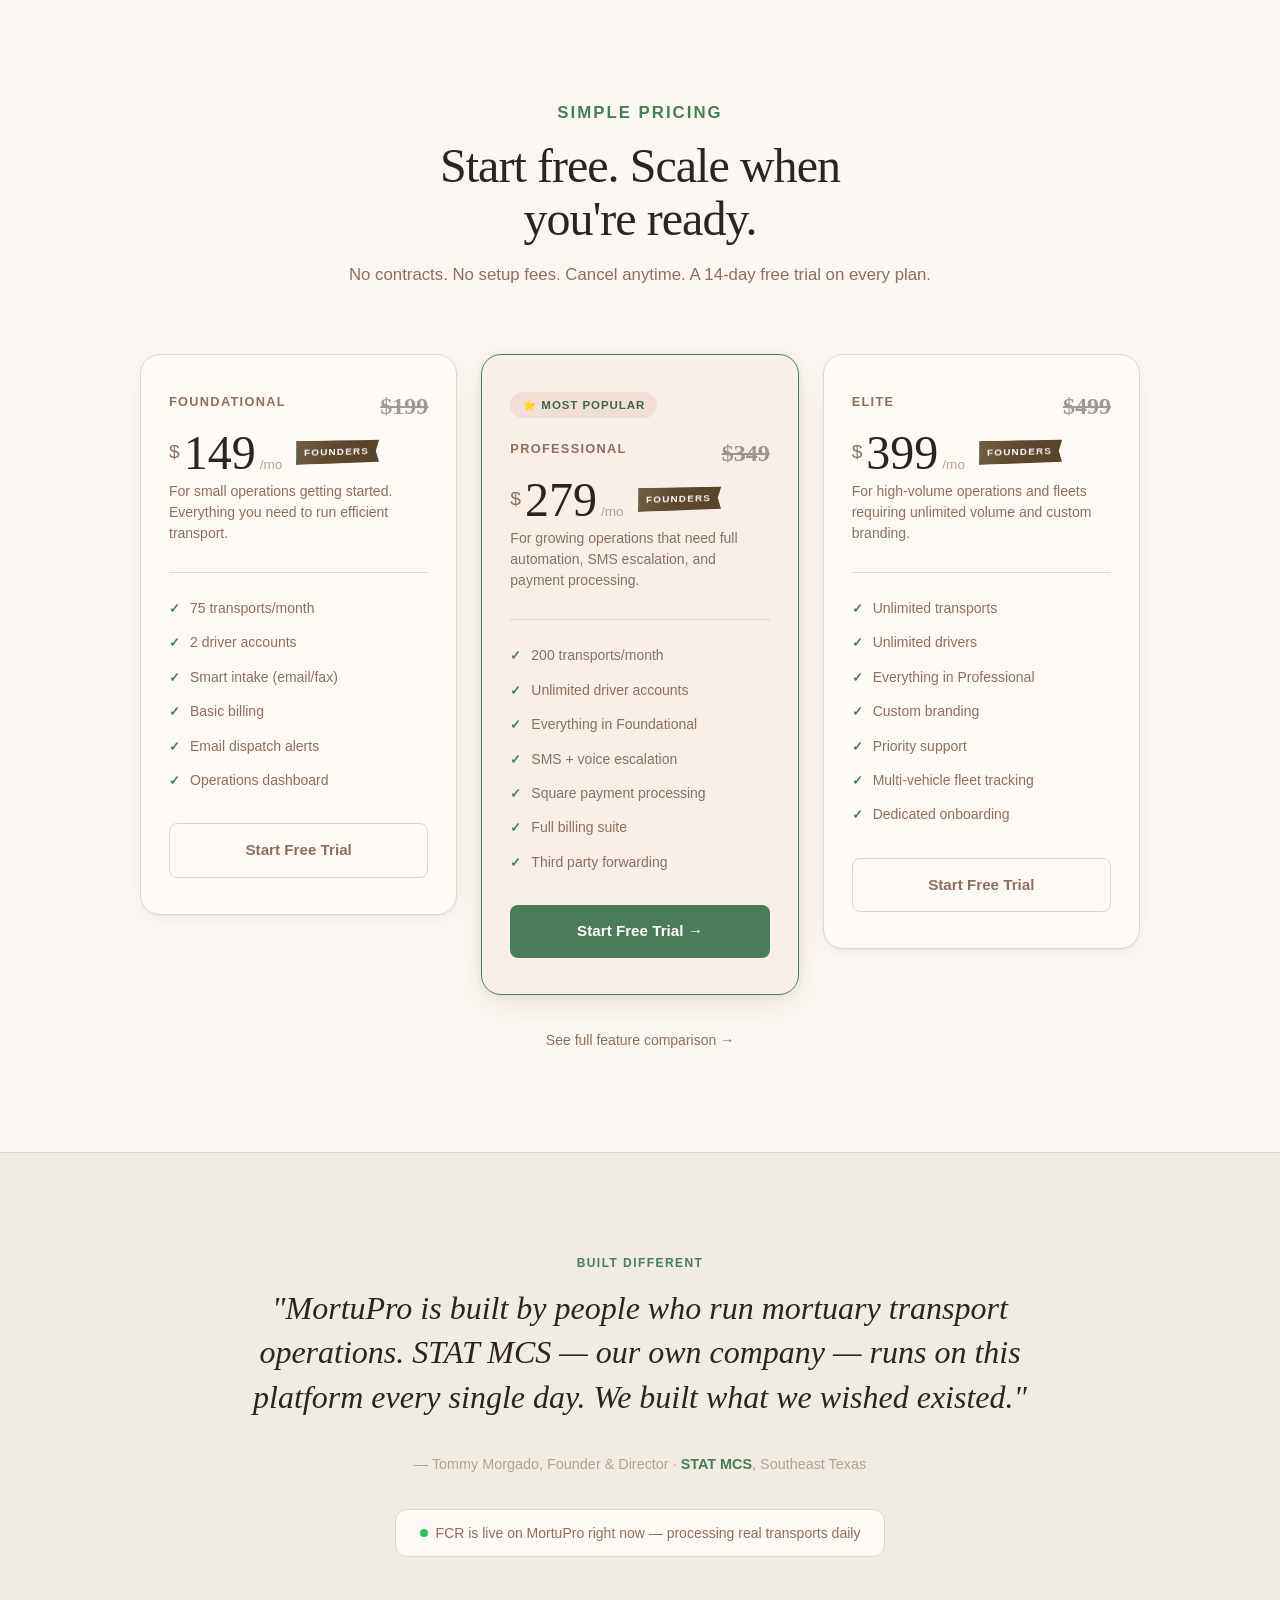
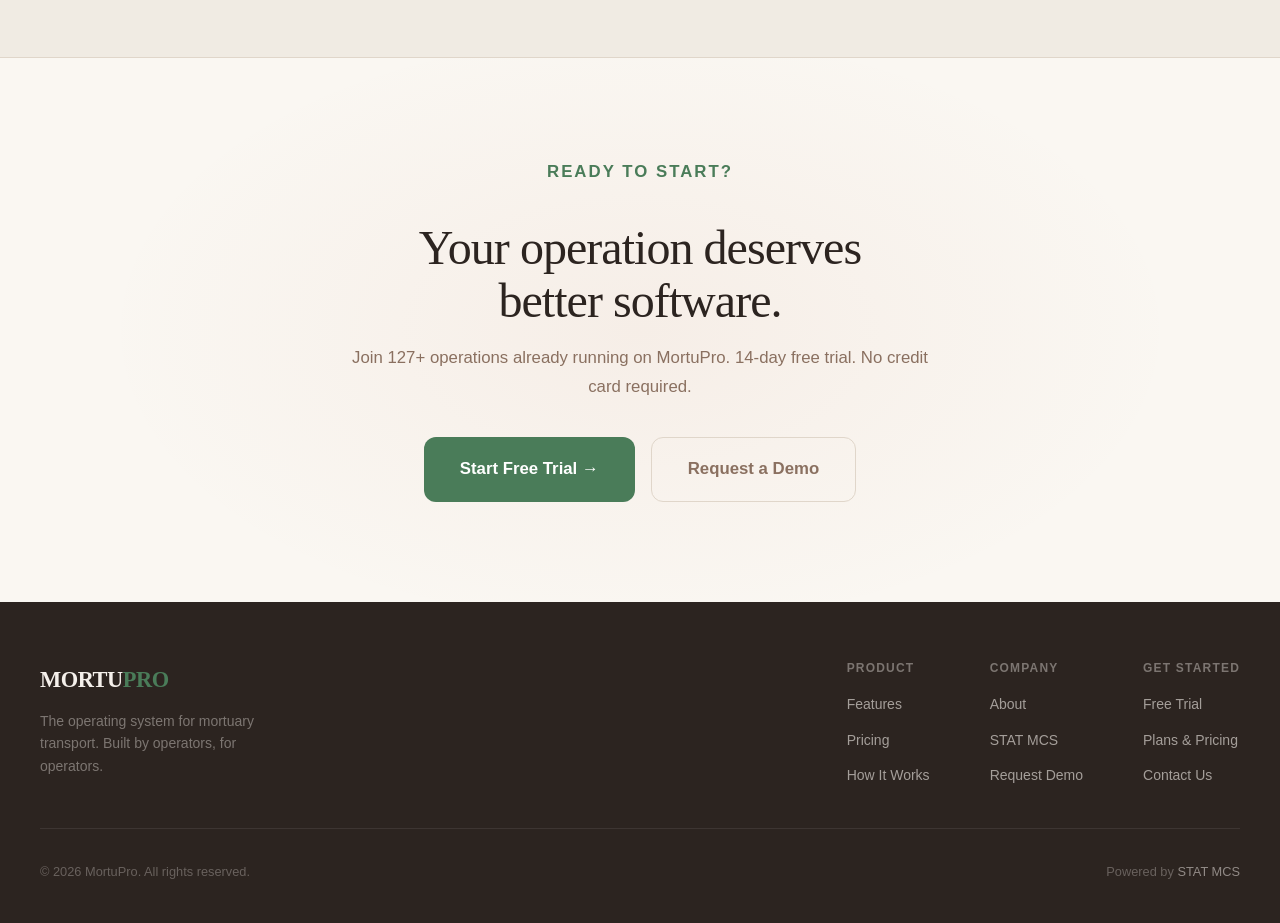
==== commit 40009be0: "fix: Funeral Transport → Mortuary Transport, First Call Removals → STAT MCS across all pages" ====
--- a/index.html
+++ b/index.html
@@ -3,20 +3,30 @@
 <head>
   <meta charset="UTF-8">
   <meta name="viewport" content="width=device-width, initial-scale=1.0">
-  <title>MortuPro — The Operating System for Funeral Transport</title>
+  <title>MortuPro — The Operating System for Mortuary Transport</title>
   <meta name="description" content="Dispatch, billing, driver tracking, and escalation — built specifically for funeral homes, crematories, and transport companies. Start your free trial today.">
-  <meta property="og:title" content="MortuPro — The Operating System for Funeral Transport">
-  <meta property="og:description" content="Built by people who run funeral transport. Smart dispatch, auto-billing, and driver tracking for modern funeral operations.">
+  <meta property="og:title" content="MortuPro — The Operating System for Mortuary Transport">
+  <meta property="og:description" content="Built by people who run mortuary transport. Smart dispatch, auto-billing, and driver tracking for modern funeral operations.">
   <meta property="og:type" content="website">
   <link rel="icon" type="image/x-icon" href="assets/favicon.ico">
   <link rel="apple-touch-icon" href="assets/apple-touch-icon.png">
-  <link rel="stylesheet" href="assets/styles.css">
+  <link rel="stylesheet" href="assets/styles.css?v=3">
+  <style>
+    .pricing-tier-row{display:flex;align-items:center;justify-content:space-between;margin-bottom:8px}
+    .pricing-was{font-size:1.5rem;opacity:0.45;font-family:var(--headline-font);white-space:nowrap;font-weight:700;line-height:1}
+    .pricing-was s{text-decoration-thickness:2px}
+    .pricing-founders-row{display:flex;align-items:center;gap:14px;margin-bottom:4px}
+    .founders-banner{position:relative;display:inline-block;background:var(--accent);color:#fff;font-family:var(--body-font);font-size:.62rem;font-weight:800;letter-spacing:.12em;text-transform:uppercase;padding:4px 10px 4px 8px;clip-path:polygon(0 0,100% 4%,96% 50%,100% 96%,0 100%);transform:rotate(-1.5deg) skewX(-2deg);box-shadow:2px 3px 8px rgba(0,0,0,.18);white-space:nowrap;transform-origin:left center;filter:drop-shadow(1px 2px 3px rgba(0,0,0,.2))}
+    .founders-banner::before{content:"";position:absolute;left:-5px;top:50%;transform:translateY(-50%);width:0;height:0;border-top:8px solid transparent;border-bottom:8px solid transparent;border-right:6px solid var(--accent)}
+    [data-theme="warm"] .founders-banner{background:#1a1a2e}
+    [data-theme="warm"] .founders-banner{background:#5c4a2a}
+  </style>
 
   <meta property="og:site_name" content="MortuPro" />
   <meta property="og:image" content="https://mortupro.com/assets/og-image.png" />
   <meta name="robots" content="index, follow" />
   <meta name="author" content="MortuPro" />
-  <meta name="keywords" content="funeral transport software, mortuary dispatch system, funeral home management software, crematory operations software, first call removal software, funeral transport dispatch, mortuary transport management" />
+  <meta name="keywords" content="mortuary transport software, mortuary dispatch system, funeral home management software, crematory operations software, first call removal software, mortuary transport dispatch, mortuary transport management" />
   <meta name="twitter:card" content="summary_large_image" />
   <meta name="twitter:site" content="@mortupro" />
   <meta name="twitter:image" content="https://mortupro.com/assets/og-image.png" />
@@ -56,13 +66,13 @@
 <section class="hero">
   <div class="hero-content">
     <span class="hero-eyebrow">🕊️ Built for the Death Care Industry</span>
-    <h1>The Operating System<br>for Funeral Transport</h1>
+    <h1>The Operating System<br>for Mortuary Transport</h1>
     <p class="hero-sub" id="hero-subline">
       Dispatch, billing, driver tracking, and escalation — built specifically for funeral operations.
     </p>
     <div class="hero-cta">
       <a href="https://firstcallremovals.com/onboard" class="btn btn-primary btn-lg" target="_blank">Start Free Trial →</a>
-      <a href="index.html#how-it-works" class="btn btn-ghost btn-lg">See how it works ↓</a>
+      <a href="https://calendly.com/mortupro" class="btn btn-ghost btn-lg" target="_blank">📅 Book a Demo</a>
     </div>
   </div>
 </section>
@@ -77,7 +87,7 @@
         <span class="label">Funeral Home</span>
       </div>
       <div class="quiz-tile" data-type="crematory" role="button" tabindex="0" aria-label="Crematory">
-        <span class="emoji">🔥</span>
+        <span class="emoji">⚱️</span>
         <span class="label">Crematory</span>
       </div>
       <div class="quiz-tile" data-type="transport" role="button" tabindex="0" aria-label="Transport Company">
@@ -197,17 +207,23 @@
     <div class="section-header">
       <p class="section-label">Simple Pricing</p>
       <h2>Start free. Scale when<br>you're ready.</h2>
-      <p>No contracts. No setup fees. Cancel anytime. A 30-day free trial on every plan.</p>
+      <p>No contracts. No setup fees. Cancel anytime. A 14-day free trial on every plan.</p>
     </div>
     <div class="pricing-grid">
 
       <!-- Foundational -->
       <div class="pricing-card fade-up">
-        <p class="pricing-tier">Foundational</p>
-        <div class="pricing-price">
-          <span class="currency">$</span>
-          <span class="amount">149</span>
-          <span class="period">/mo</span>
+        <div class="pricing-tier-row">
+          <p class="pricing-tier">Foundational</p>
+          <span class="pricing-was"><s>$199</s></span>
+        </div>
+        <div class="pricing-founders-row">
+          <div class="pricing-price" style="margin-bottom:0">
+            <span class="currency">$</span>
+            <span class="amount">149</span>
+            <span class="period">/mo</span>
+          </div>
+          <span class="founders-banner">Founders</span>
         </div>
         <p class="pricing-desc">For small operations getting started. Everything you need to run efficient transport.</p>
         <ul class="pricing-features">
@@ -224,11 +240,17 @@
       <!-- Professional -->
       <div class="pricing-card featured fade-up">
         <span class="pricing-badge">⭐ Most Popular</span>
-        <p class="pricing-tier">Professional</p>
-        <div class="pricing-price">
-          <span class="currency">$</span>
-          <span class="amount">249</span>
-          <span class="period">/mo</span>
+        <div class="pricing-tier-row">
+          <p class="pricing-tier">Professional</p>
+          <span class="pricing-was"><s>$349</s></span>
+        </div>
+        <div class="pricing-founders-row">
+          <div class="pricing-price" style="margin-bottom:0">
+            <span class="currency">$</span>
+            <span class="amount">279</span>
+            <span class="period">/mo</span>
+          </div>
+          <span class="founders-banner">Founders</span>
         </div>
         <p class="pricing-desc">For growing operations that need full automation, SMS escalation, and payment processing.</p>
         <ul class="pricing-features">
@@ -245,11 +267,17 @@
 
       <!-- Elite -->
       <div class="pricing-card fade-up">
-        <p class="pricing-tier">Elite</p>
-        <div class="pricing-price">
-          <span class="currency">$</span>
-          <span class="amount">399</span>
-          <span class="period">/mo</span>
+        <div class="pricing-tier-row">
+          <p class="pricing-tier">Elite</p>
+          <span class="pricing-was"><s>$499</s></span>
+        </div>
+        <div class="pricing-founders-row">
+          <div class="pricing-price" style="margin-bottom:0">
+            <span class="currency">$</span>
+            <span class="amount">399</span>
+            <span class="period">/mo</span>
+          </div>
+          <span class="founders-banner">Founders</span>
         </div>
         <p class="pricing-desc">For high-volume operations and fleets requiring unlimited volume and custom branding.</p>
         <ul class="pricing-features">
@@ -277,9 +305,9 @@
     <div class="trust-inner">
       <p class="section-label">Built Different</p>
       <blockquote class="trust-quote">
-        "MortuPro is built by people who run funeral transport operations. First Call Removals — our own company — runs on this platform every single day. We built what we wished existed."
+        "MortuPro is built by people who run mortuary transport operations. STAT MCS — our own company — runs on this platform every single day. We built what we wished existed."
       </blockquote>
-      <p class="trust-byline">— Tommy Morgado, Founder &amp; Director · <strong>First Call Removals</strong>, Southeast Texas</p>
+      <p class="trust-byline">— Tommy Morgado, Founder &amp; Director · <strong>STAT MCS</strong>, Southeast Texas</p>
       <div class="trust-badge">
         <span class="dot"></span>
         FCR is live on MortuPro right now — processing real transports daily
@@ -293,7 +321,7 @@
   <div class="cta-banner-inner">
     <p class="section-label">Ready to Start?</p>
     <h2>Your operation deserves<br>better software.</h2>
-    <p>Join 127+ operations already running on MortuPro. 30-day free trial. No credit card required.</p>
+    <p>Join 127+ operations already running on MortuPro. 14-day free trial. No credit card required.</p>
     <div class="hero-cta">
       <a href="https://firstcallremovals.com/onboard" class="btn btn-primary btn-lg" target="_blank">Start Free Trial →</a>
       <a href="#" class="btn btn-ghost btn-lg" data-demo-trigger>Request a Demo</a>
@@ -307,7 +335,7 @@
     <div class="footer-top">
       <div class="footer-brand">
         <a href="index.html" class="nav-logo">MORTU<span class="pro">PRO</span></a>
-        <p class="footer-tagline">The operating system for funeral transport. Built by operators, for operators.</p>
+        <p class="footer-tagline">The operating system for mortuary transport. Built by operators, for operators.</p>
       </div>
       <div class="footer-links">
         <div class="footer-col">
@@ -322,7 +350,7 @@
           <h4>Company</h4>
           <ul>
             <li><a href="about.html">About</a></li>
-            <li><a href="https://firstcallremovals.com" target="_blank">First Call Removals</a></li>
+            <li><a href="https://firstcallremovals.com" target="_blank">STAT MCS</a></li>
             <li><a href="#" data-demo-trigger>Request Demo</a></li>
           </ul>
         </div>
@@ -338,7 +366,7 @@
     </div>
     <div class="footer-bottom">
       <p class="footer-copy">© 2026 MortuPro. All rights reserved.</p>
-      <p class="footer-powered">Powered by <a href="https://firstcallremovals.com" target="_blank">First Call Removals</a></p>
+      <p class="footer-powered">Powered by <a href="https://firstcallremovals.com" target="_blank">STAT MCS</a></p>
     </div>
   </div>
 </footer>
@@ -384,7 +412,7 @@
       </div>
       <div class="form-group">
         <label class="form-label" for="demo-company">Company Name</label>
-        <input type="text" id="demo-company" name="company" class="form-control" placeholder="First Call Removals" required>
+        <input type="text" id="demo-company" name="company" class="form-control" placeholder="STAT MCS" required>
       </div>
       <button type="submit" class="btn btn-primary" style="width:100%;justify-content:center">Request Demo →</button>
     </form>
@@ -399,10 +427,10 @@
   "name": "MortuPro",
   "applicationCategory": "BusinessApplication",
   "operatingSystem": "Web",
-  "description": "The operating system for funeral transport operations. Smart dispatch, auto-billing, driver tracking, and voice escalation built for funeral homes, crematories, and transport companies.",
+  "description": "The operating system for mortuary transport operations. Smart dispatch, auto-billing, driver tracking, and voice escalation built for funeral homes, crematories, and transport companies.",
   "offers": [
     {"@type": "Offer", "name": "Foundational", "price": "149", "priceCurrency": "USD"},
-    {"@type": "Offer", "name": "Professional", "price": "249", "priceCurrency": "USD"},
+    {"@type": "Offer", "name": "Professional", "price": "279", "priceCurrency": "USD"},
     {"@type": "Offer", "name": "Elite", "price": "399", "priceCurrency": "USD"}
   ],
   "url": "https://mortupro.com",
--- a/assets/styles.css
+++ b/assets/styles.css
@@ -1205,3 +1205,75 @@
   .quiz-tiles { flex-direction: column; align-items: center; }
   .quiz-tile { width: 100%; max-width: 280px; flex-direction: row; justify-content: center; }
 }
+
+/* ── Founders Pricing ─────────────────────────────────────────────────── */
+.pricing-original {
+  display: flex;
+  align-items: baseline;
+  gap: 4px;
+  opacity: 0.45;
+  text-decoration: line-through;
+  text-decoration-thickness: 2px;
+  margin-bottom: 6px;
+}
+.pricing-original .amount { font-size: 2rem; }
+.pricing-original .currency { font-size: 0.9rem; padding-top: 4px; }
+.pricing-original .period { font-size: 0.75rem; }
+
+.pricing-founders-row {
+  display: flex;
+  align-items: center;
+  gap: 14px;
+  margin-bottom: 4px;
+}
+
+/* The waving banner — frozen mid-flutter */
+.founders-banner {
+  position: relative;
+  display: inline-block;
+  background: var(--accent);
+  color: #fff;
+  font-family: var(--body-font);
+  font-size: 0.62rem;
+  font-weight: 800;
+  letter-spacing: 0.12em;
+  text-transform: uppercase;
+  padding: 4px 10px 4px 8px;
+  /* Wave shape: left edge flat, right edge scalloped/folded */
+  clip-path: polygon(0 0, 100% 4%, 96% 50%, 100% 96%, 0 100%);
+  transform: rotate(-1.5deg) skewX(-2deg);
+  box-shadow: 2px 3px 8px rgba(0,0,0,0.18);
+  white-space: nowrap;
+  /* Gives it the "was waving, now frozen" look */
+  transform-origin: left center;
+  filter: drop-shadow(1px 2px 3px rgba(0,0,0,0.2));
+}
+/* Little folded tail on the left */
+.founders-banner::before {
+  content: '';
+  position: absolute;
+  left: -5px;
+  top: 50%;
+  transform: translateY(-50%);
+  width: 0;
+  height: 0;
+  border-top: 8px solid transparent;
+  border-bottom: 8px solid transparent;
+  border-right: 6px solid var(--accent);
+}
+/* Subtle crease shadow to sell the fabric illusion */
+.founders-banner::after {
+  content: '';
+  position: absolute;
+  inset: 0;
+  background: linear-gradient(105deg, rgba(255,255,255,0.12) 0%, transparent 45%, rgba(0,0,0,0.08) 100%);
+  clip-path: inherit;
+  pointer-events: none;
+}
+
+[data-theme="light"] .founders-banner {
+  background: #1a1a2e;
+}
+[data-theme="warm"] .founders-banner {
+  background: #5c4a2a;
+}
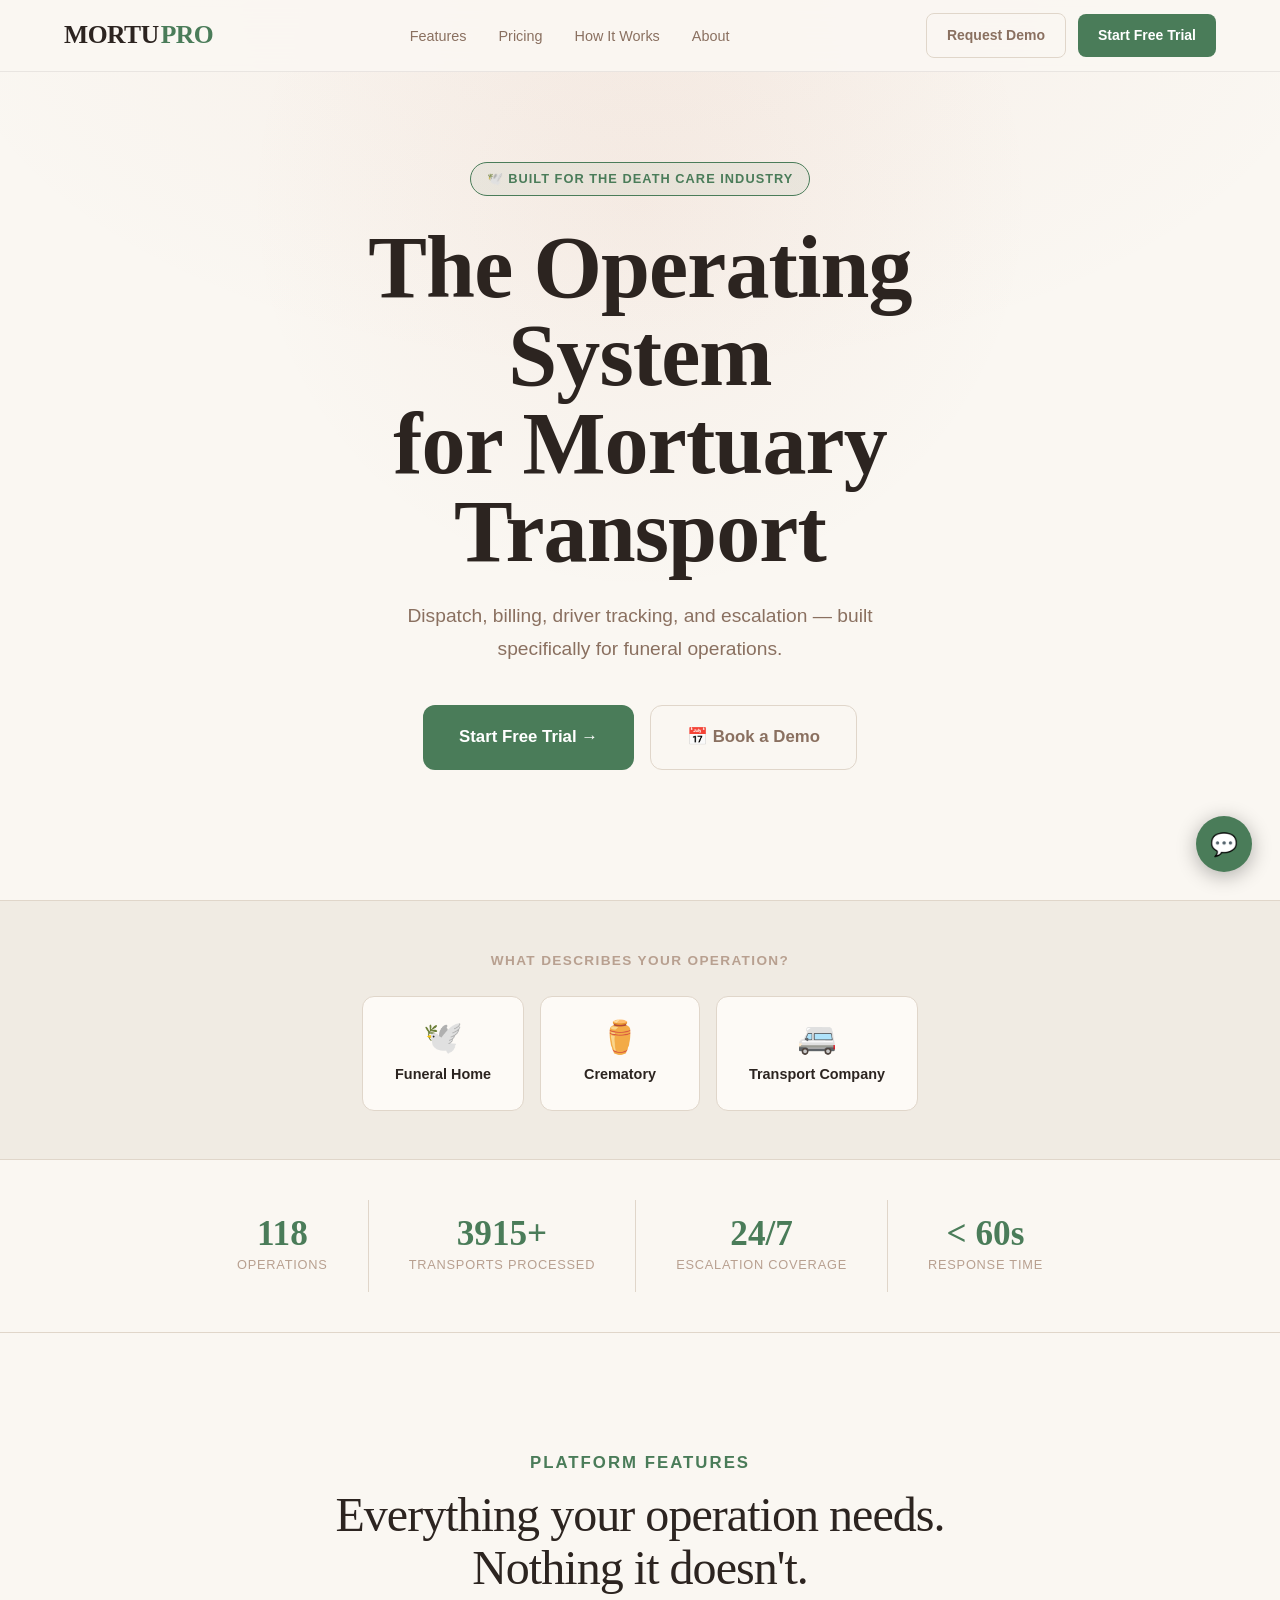
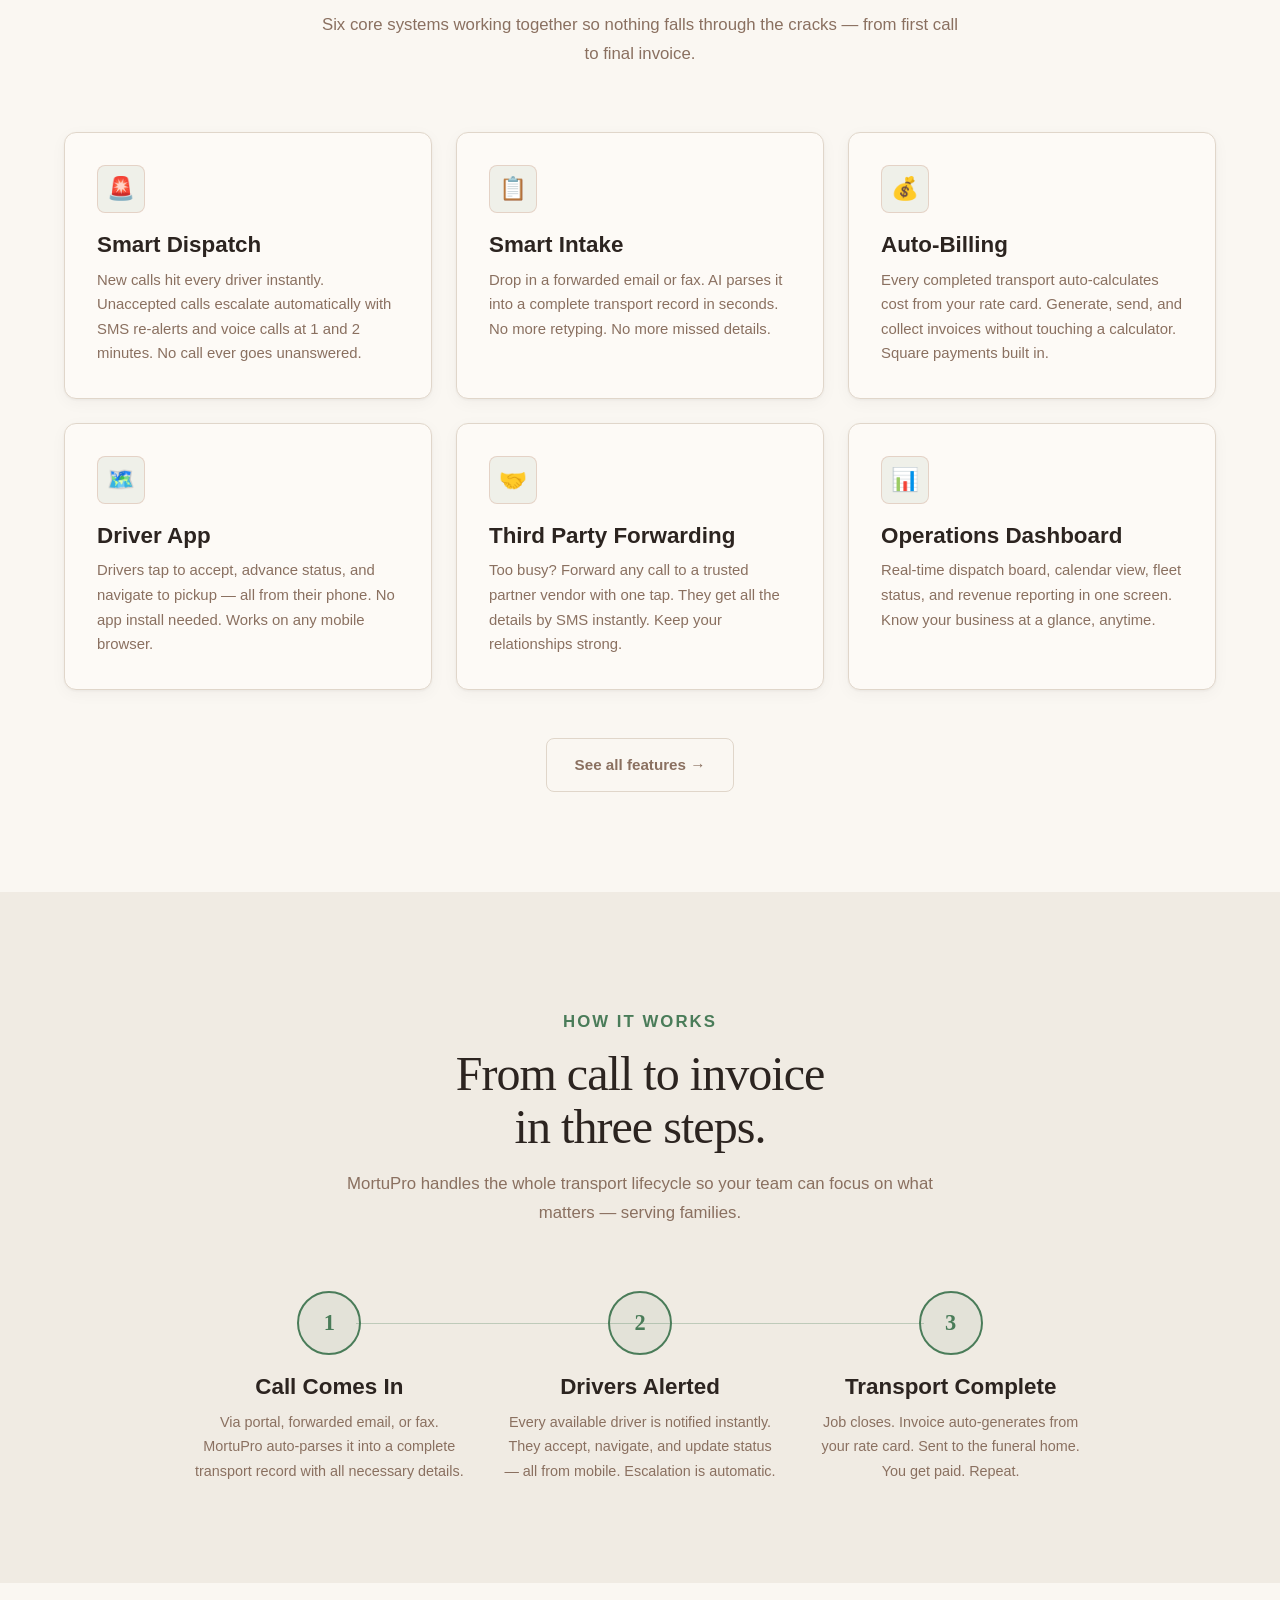
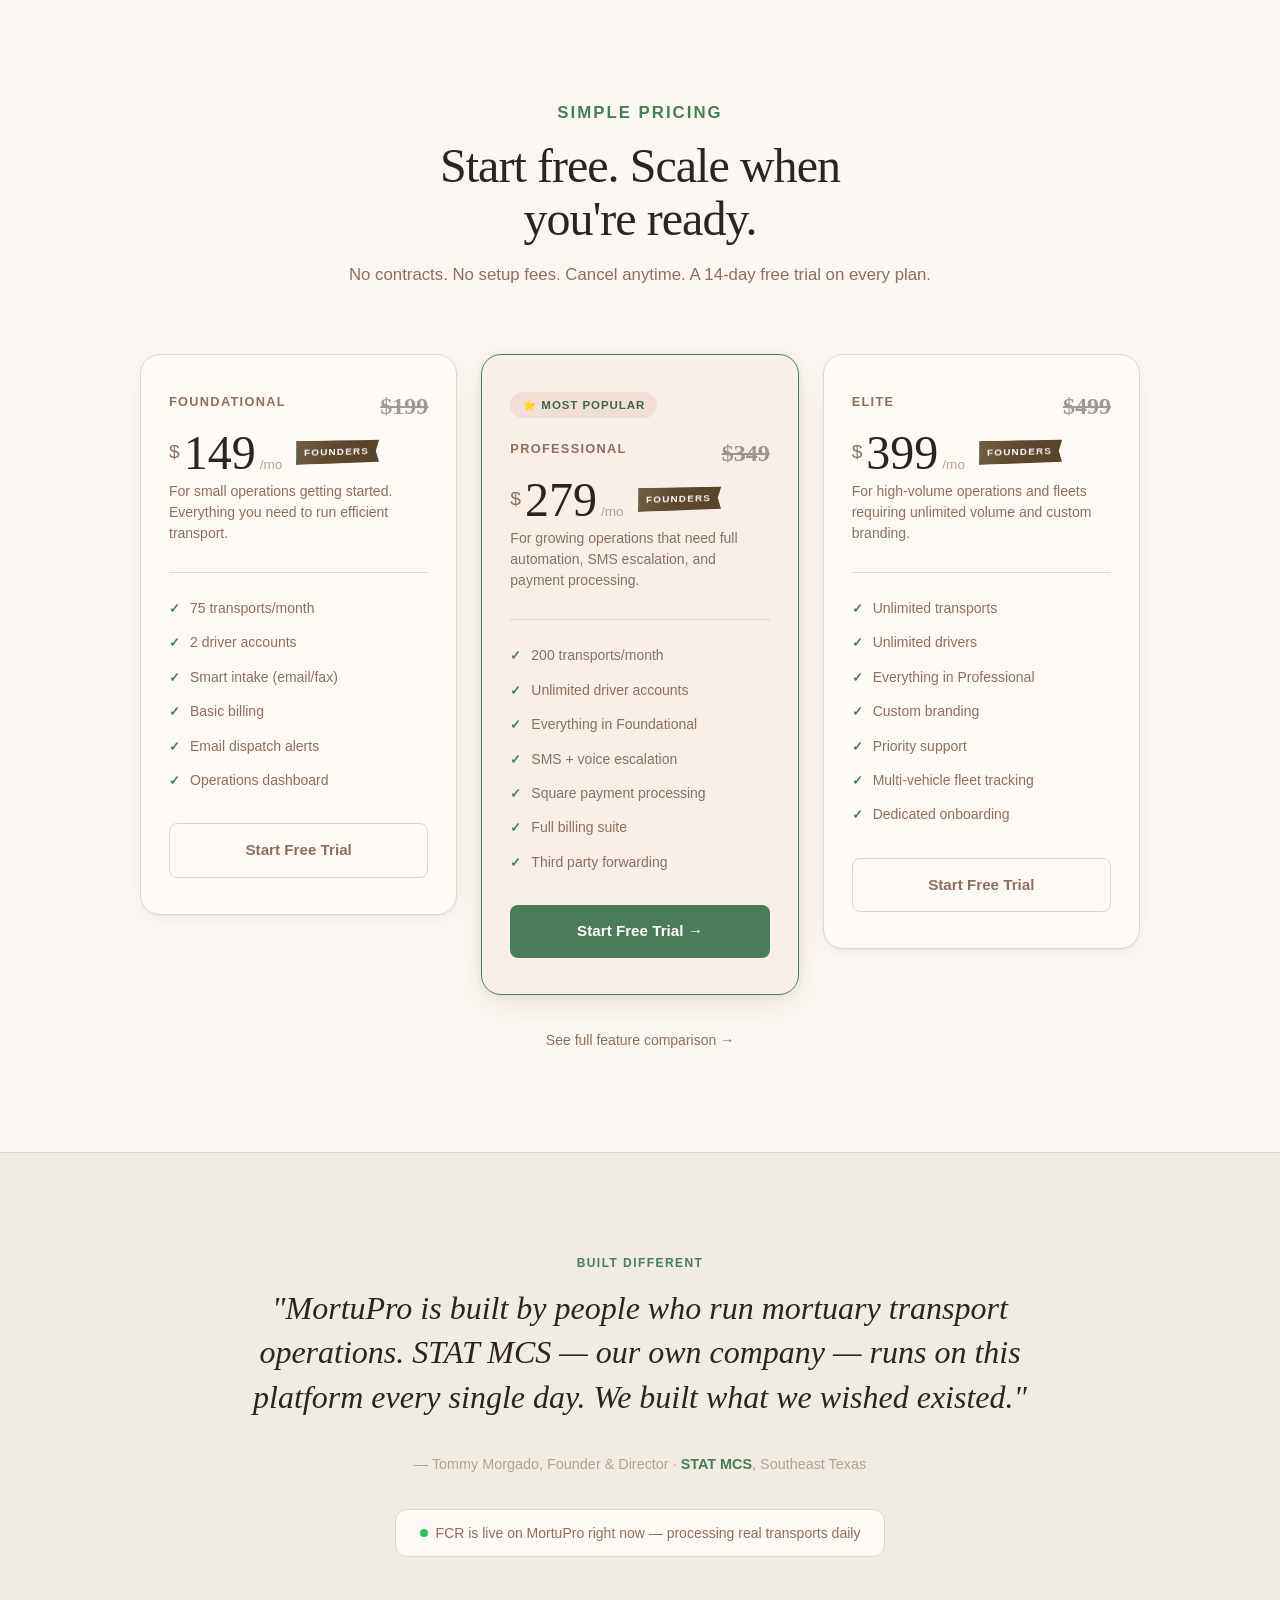
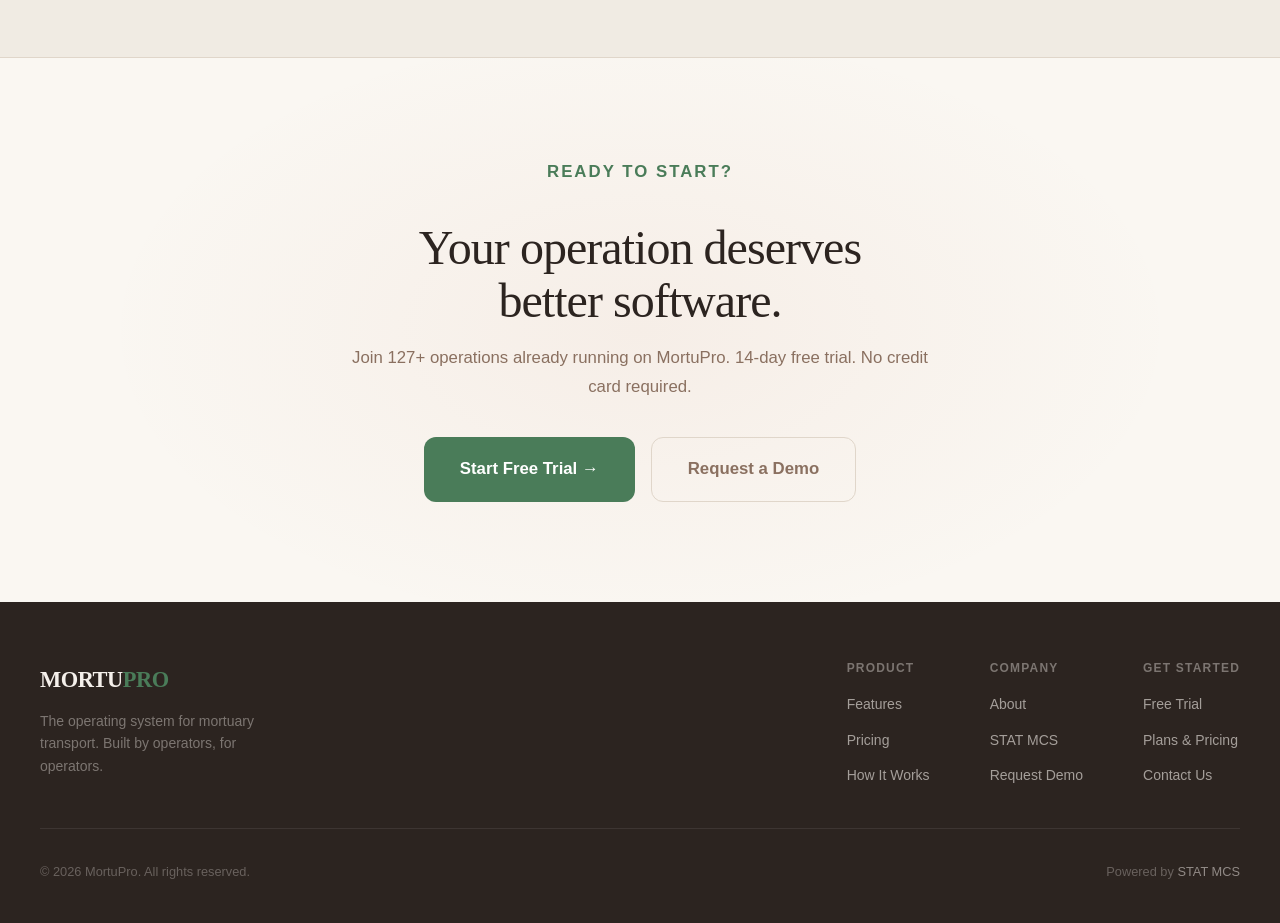
==== commit 0c214a38: "fix: restore form placeholders to generic examples, STAT MCS only in founder quote" ====
--- a/index.html
+++ b/index.html
@@ -395,7 +395,7 @@
     <form id="demo-form" action="https://formspree.io/f/xlgodrwr" method="POST">
       <div class="form-group">
         <label class="form-label" for="demo-name">Your Name</label>
-        <input type="text" id="demo-name" name="name" class="form-control" placeholder="Tommy Morgado" required>
+        <input type="text" id="demo-name" name="name" class="form-control" placeholder="Your Name" required>
       </div>
       <div class="form-group">
         <label class="form-label" for="demo-email">Email Address</label>
@@ -412,7 +412,7 @@
       </div>
       <div class="form-group">
         <label class="form-label" for="demo-company">Company Name</label>
-        <input type="text" id="demo-company" name="company" class="form-control" placeholder="STAT MCS" required>
+        <input type="text" id="demo-company" name="company" class="form-control" placeholder="Your Company Name" required>
       </div>
       <button type="submit" class="btn btn-primary" style="width:100%;justify-content:center">Request Demo →</button>
     </form>
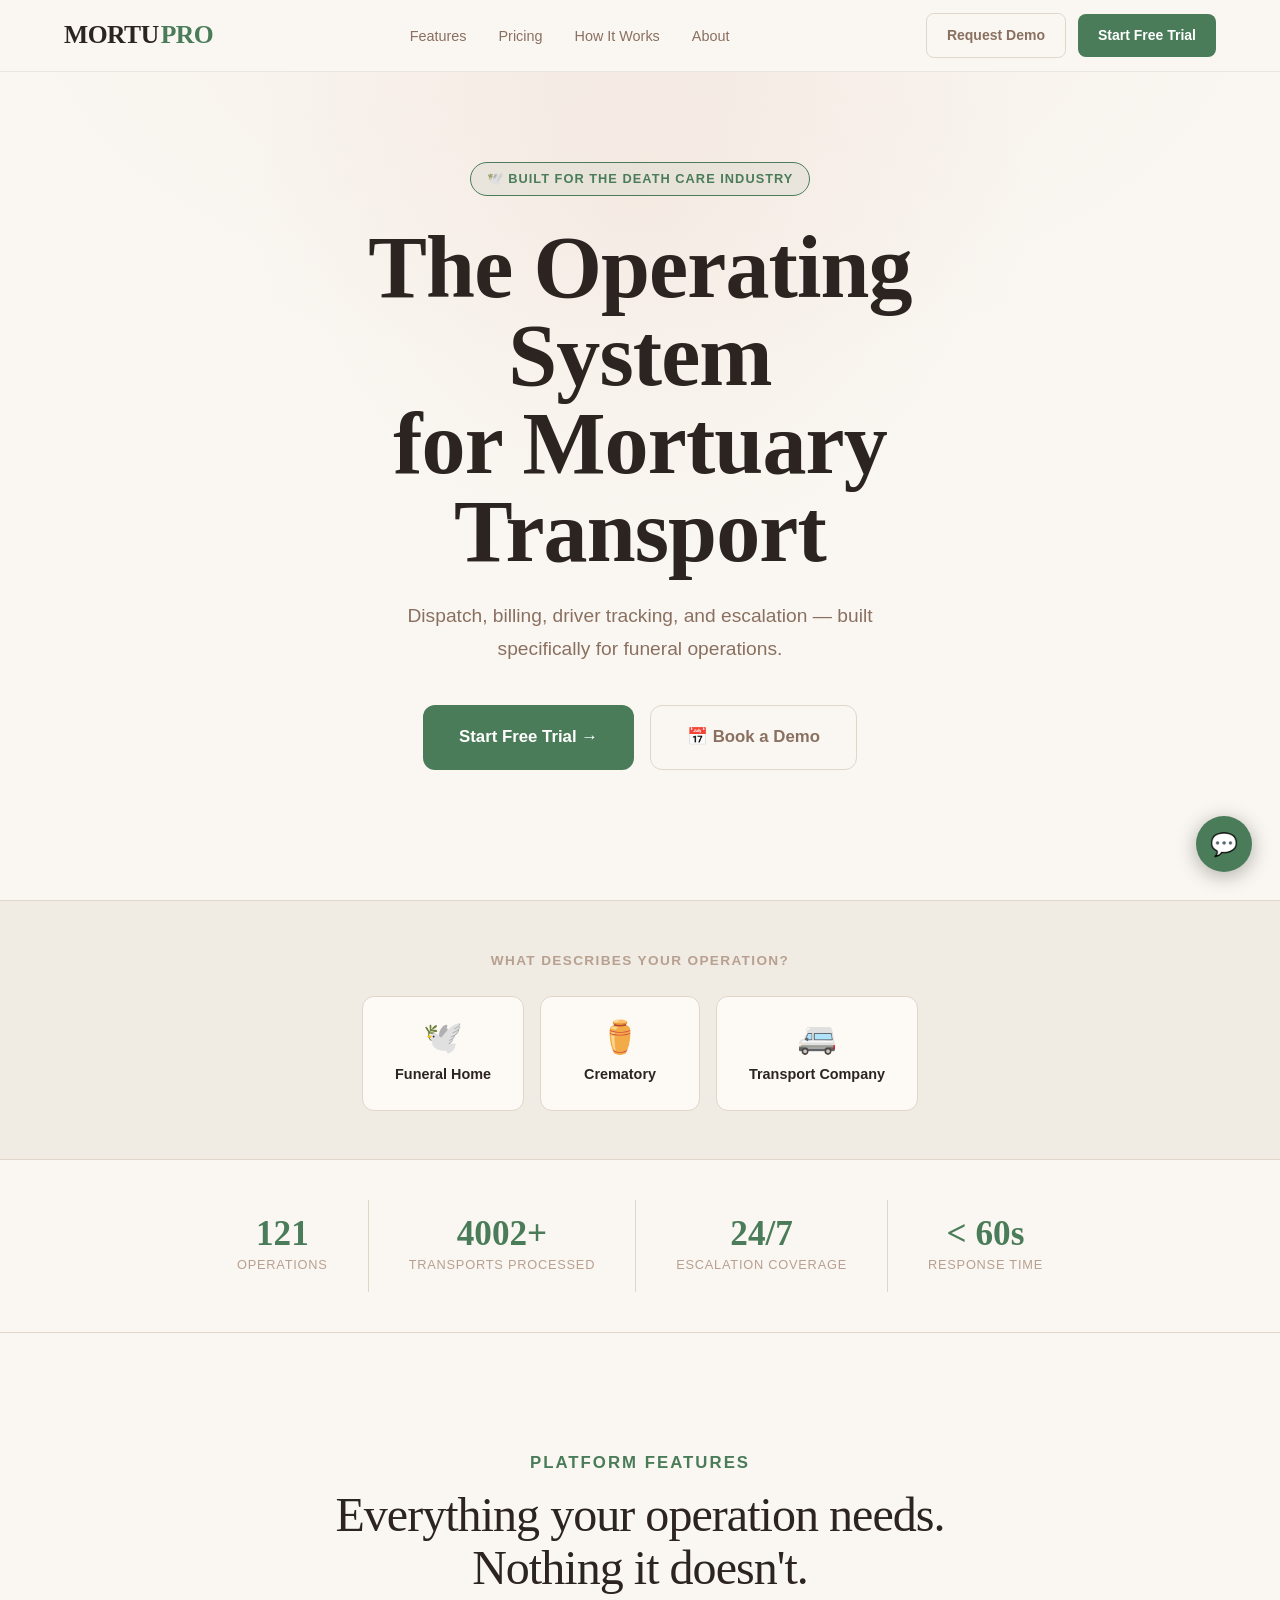
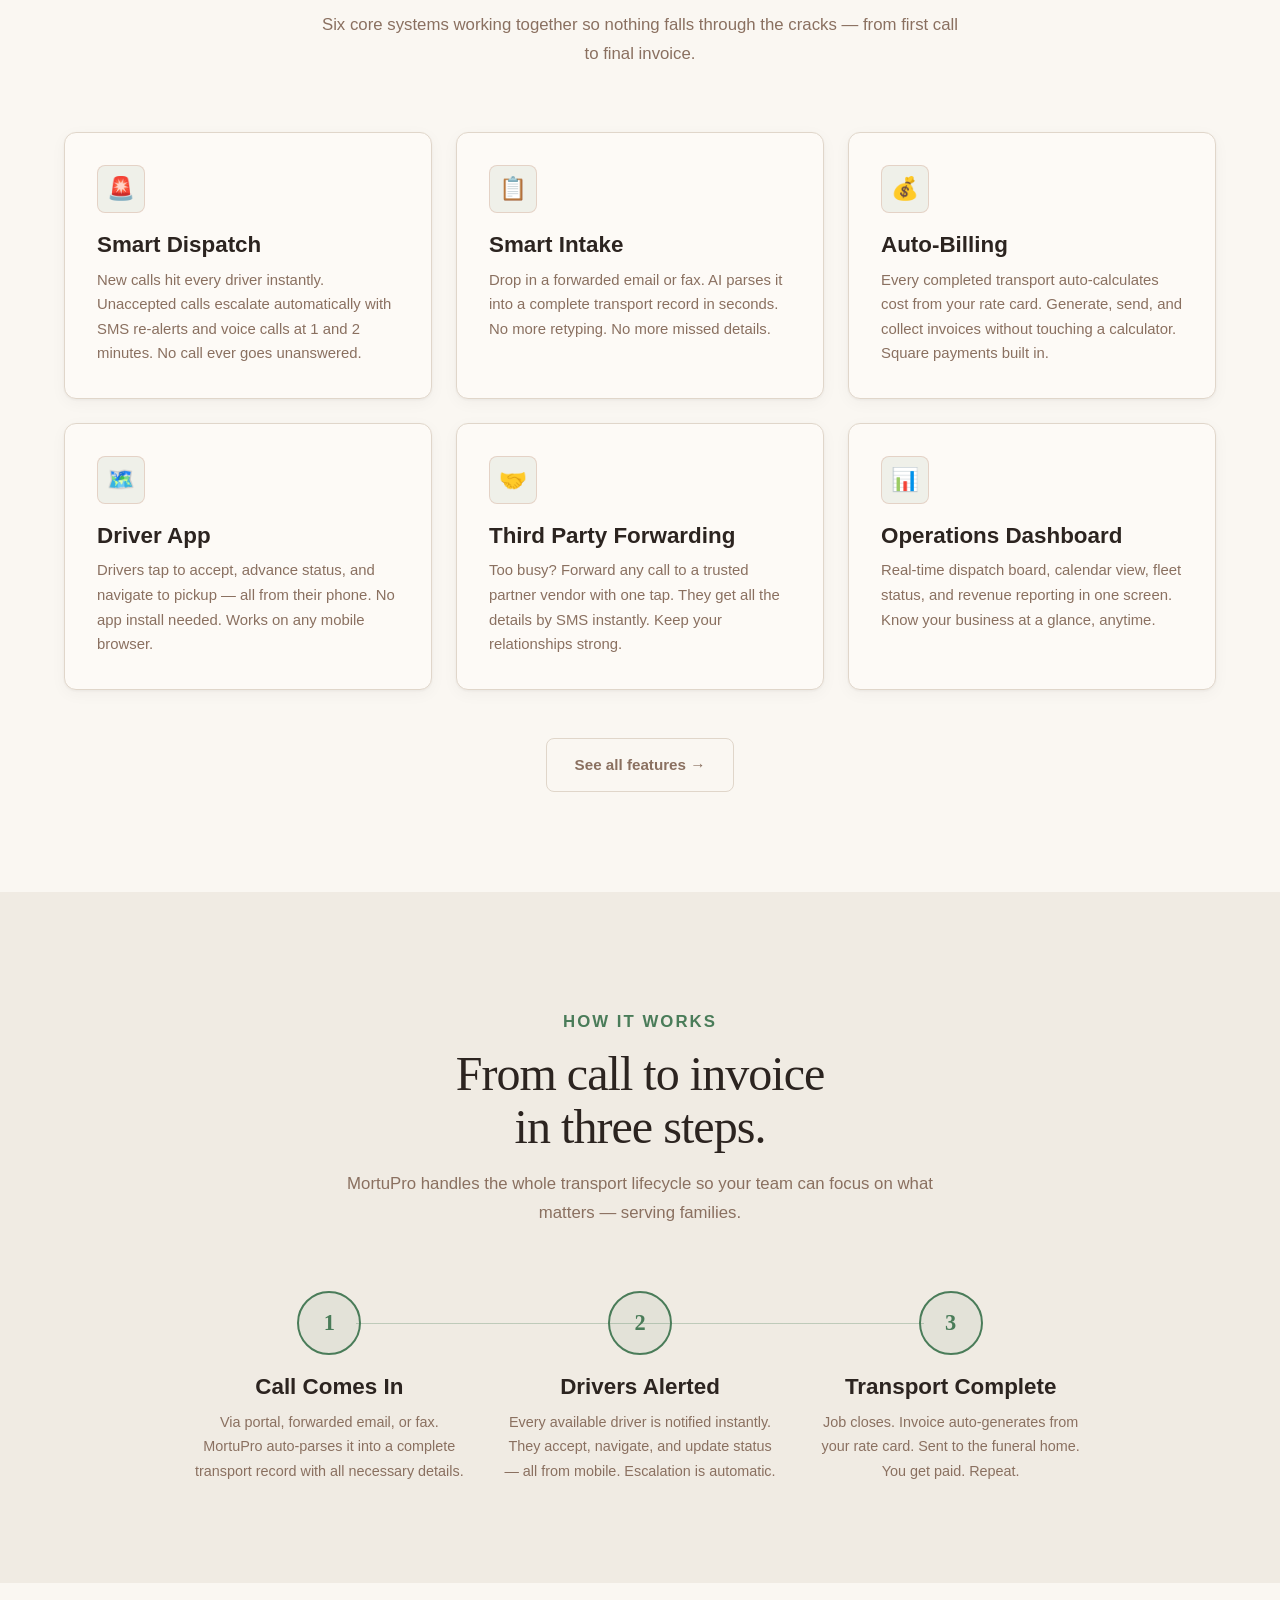
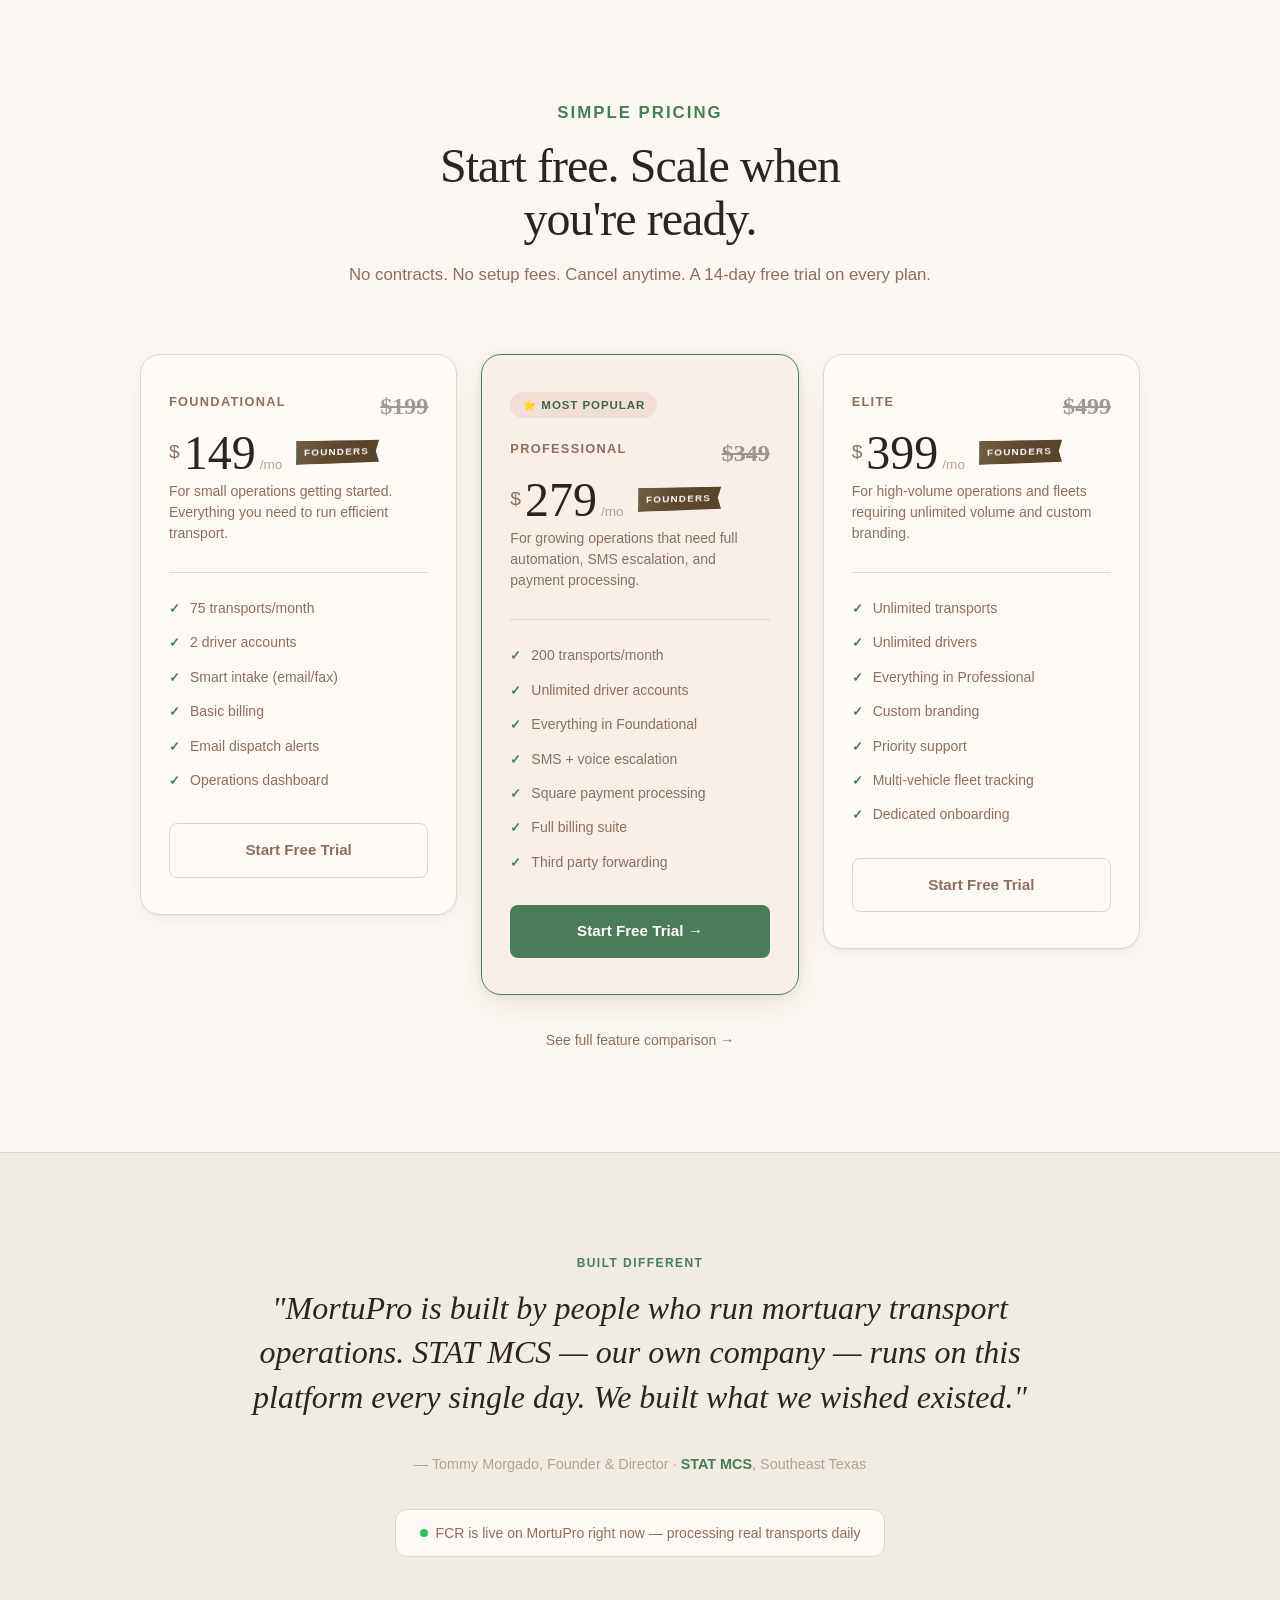
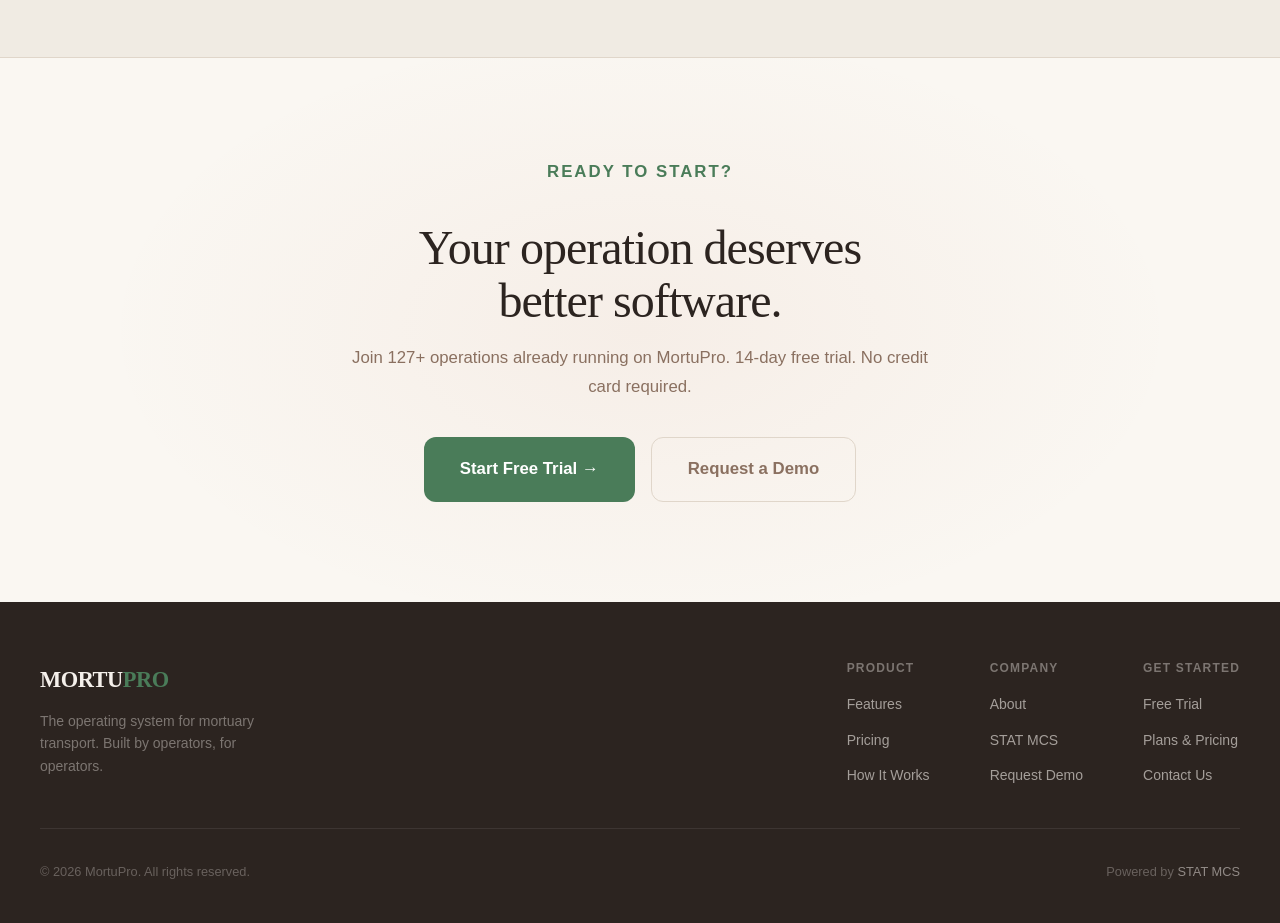
==== commit 1260181a: "feat: domain-aware theme switching — mortu.pro=light, mortupro.com=warm" ====
--- a/index.html
+++ b/index.html
@@ -1,6 +1,15 @@
 <!DOCTYPE html>
 <html lang="en" data-theme="warm">
-<head>
+<head><script>
+  (function() {
+    var h = window.location.hostname;
+    if (h === 'mortu.pro' || h === 'www.mortu.pro') {
+      document.documentElement.setAttribute('data-theme', 'light');
+    } else {
+      document.documentElement.setAttribute('data-theme', 'warm');
+    }
+  })();
+</script>
   <meta charset="UTF-8">
   <meta name="viewport" content="width=device-width, initial-scale=1.0">
   <title>MortuPro — The Operating System for Mortuary Transport</title>
